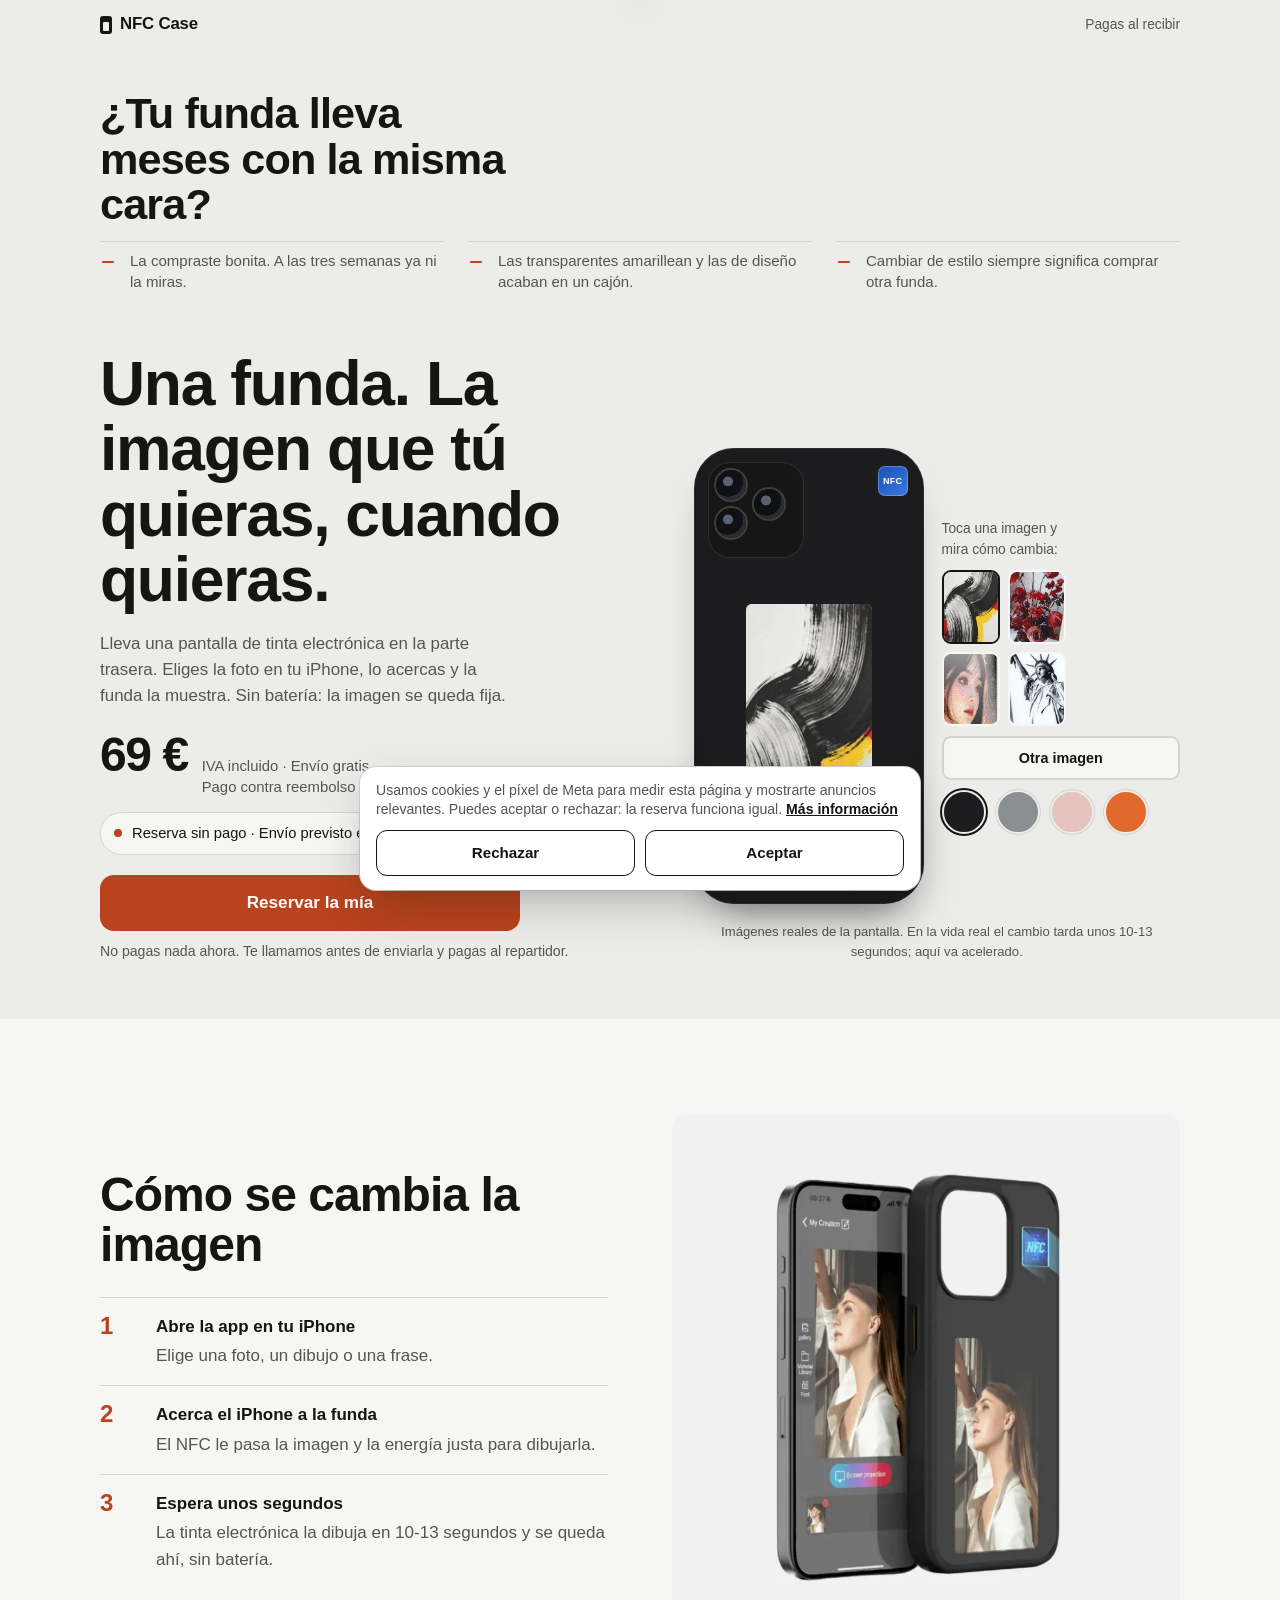
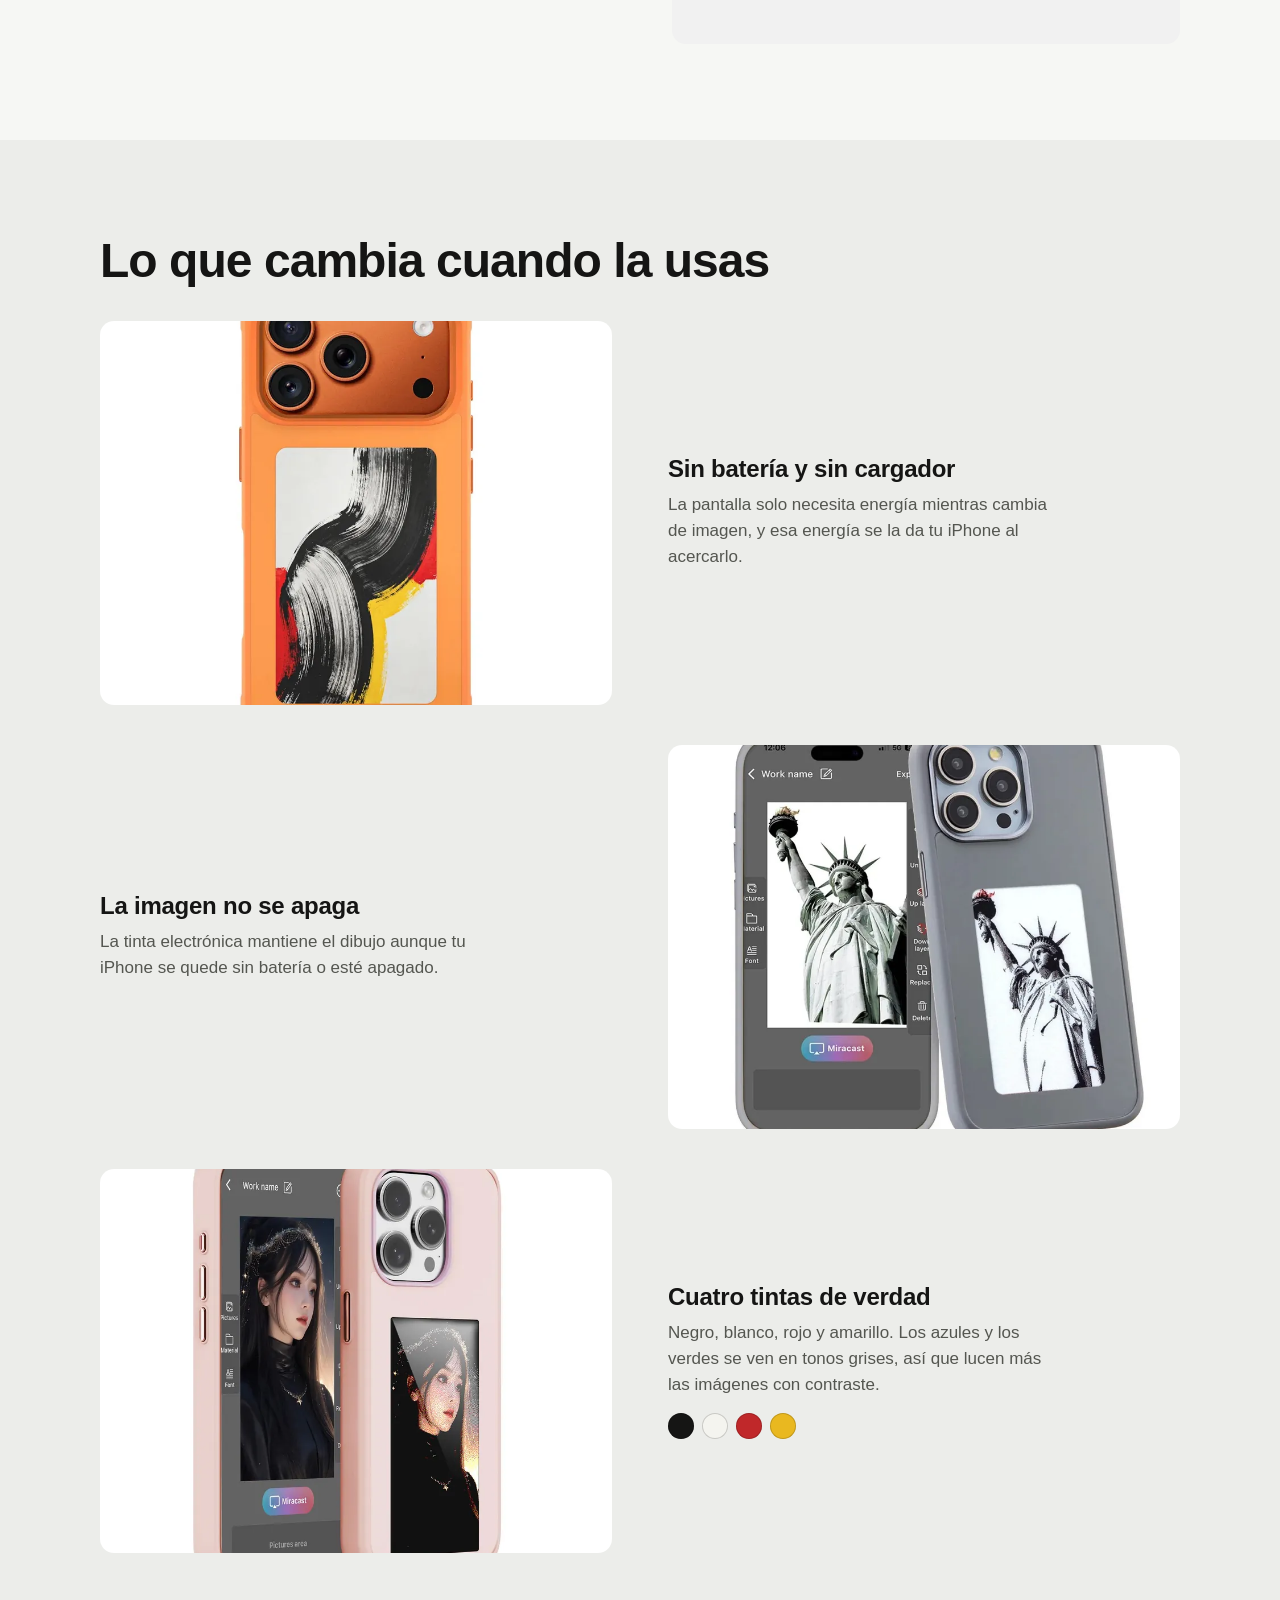
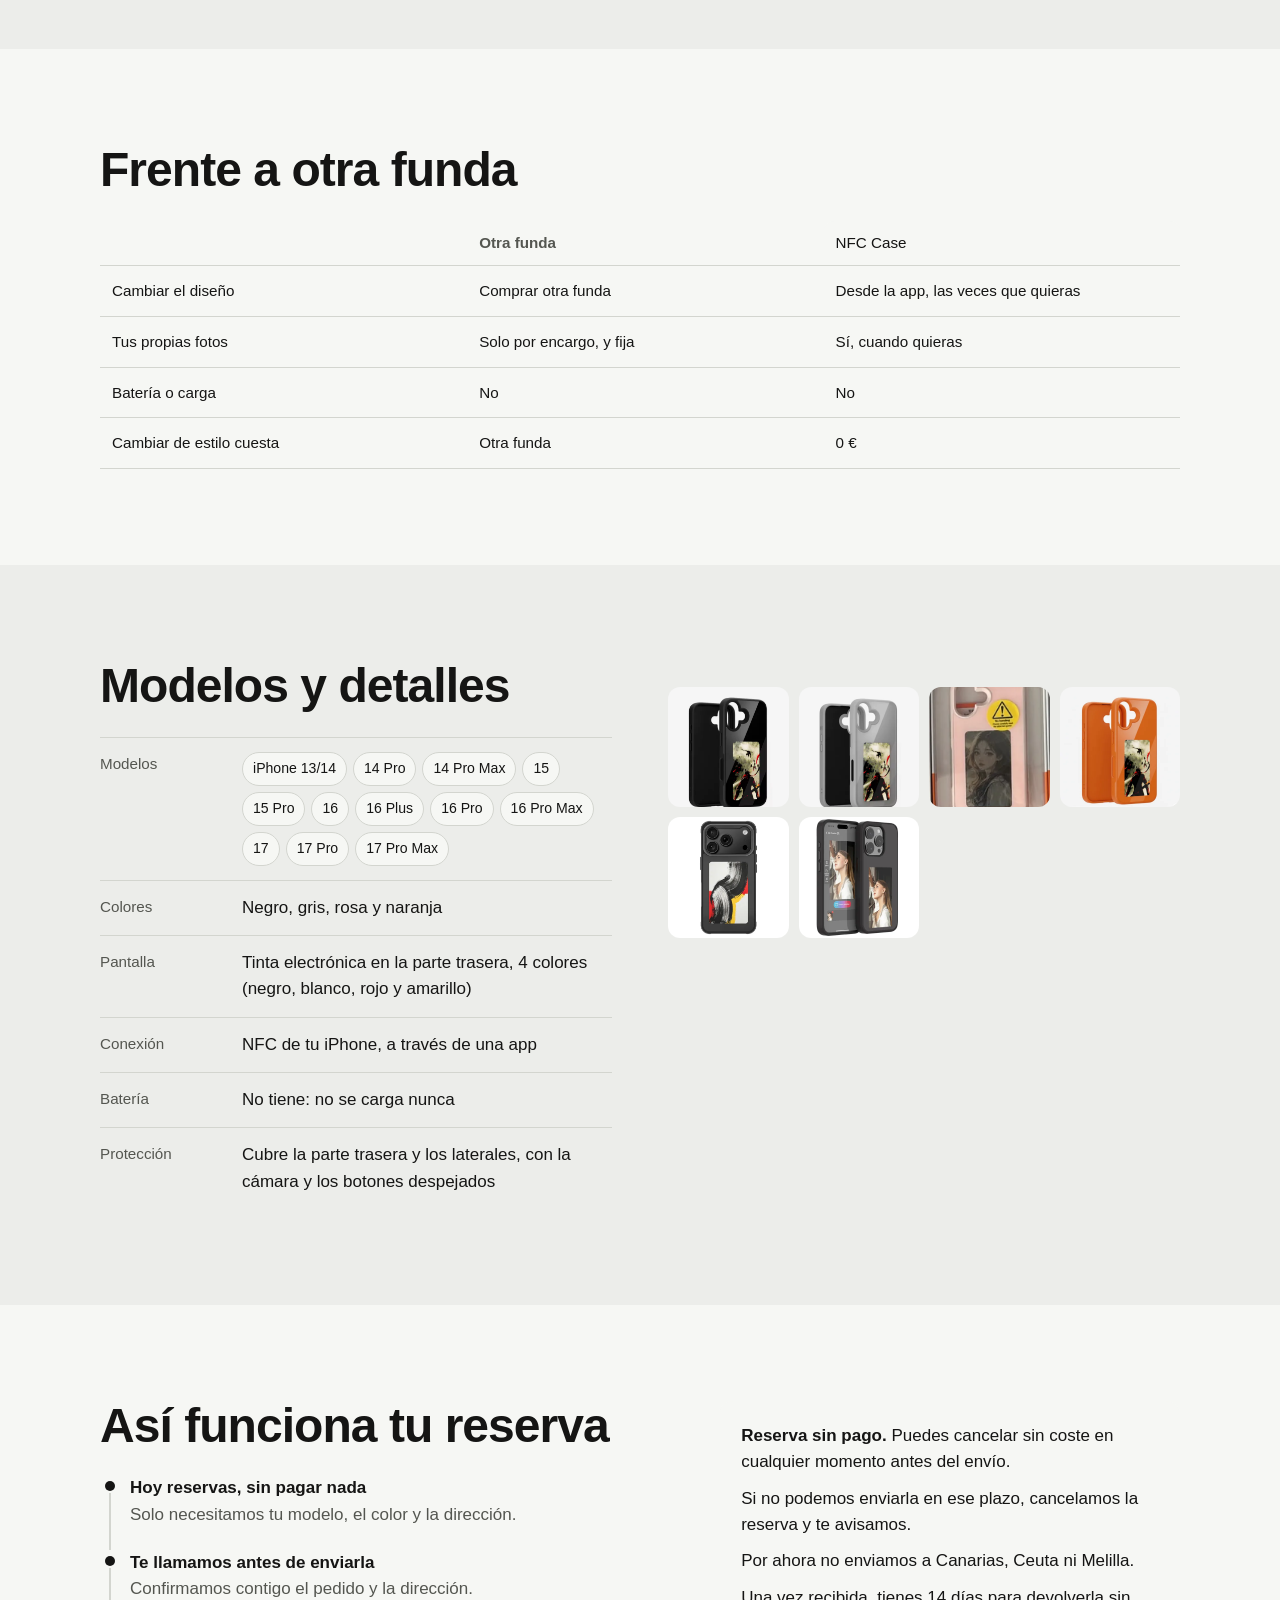
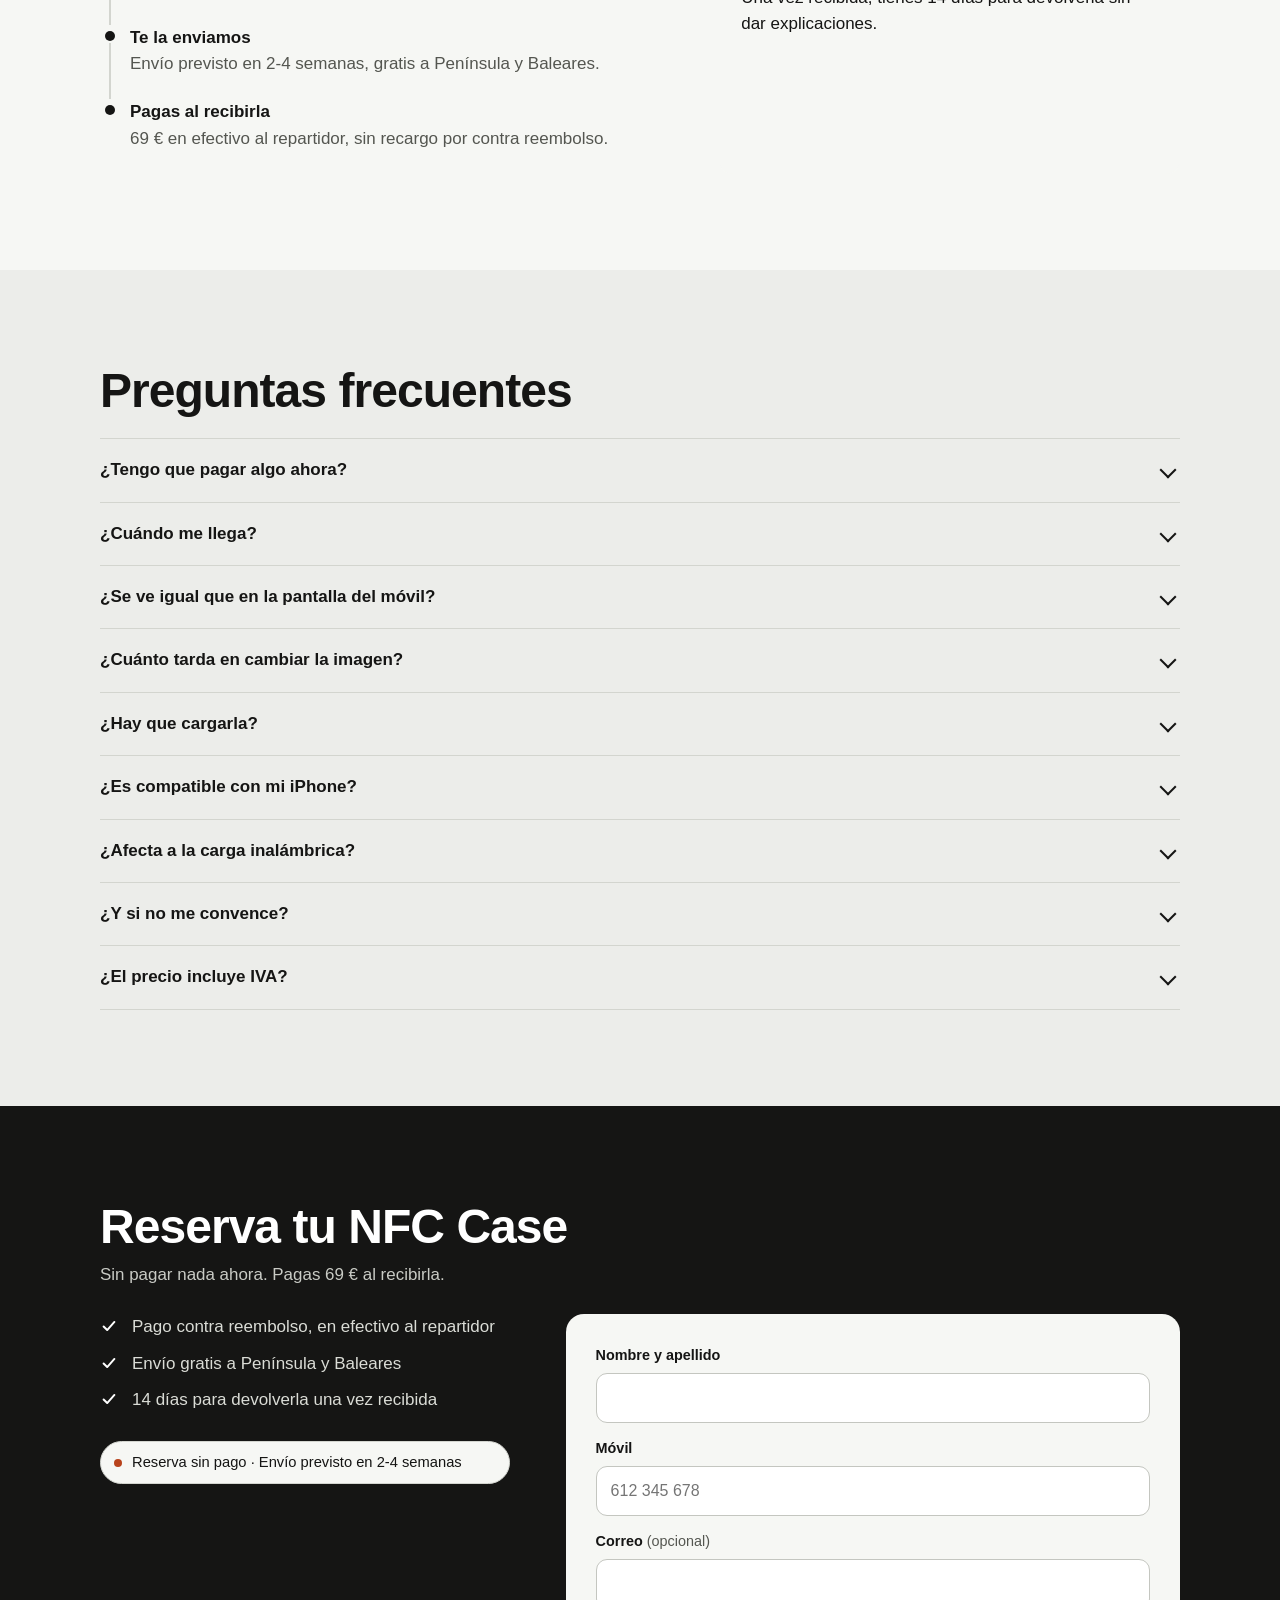
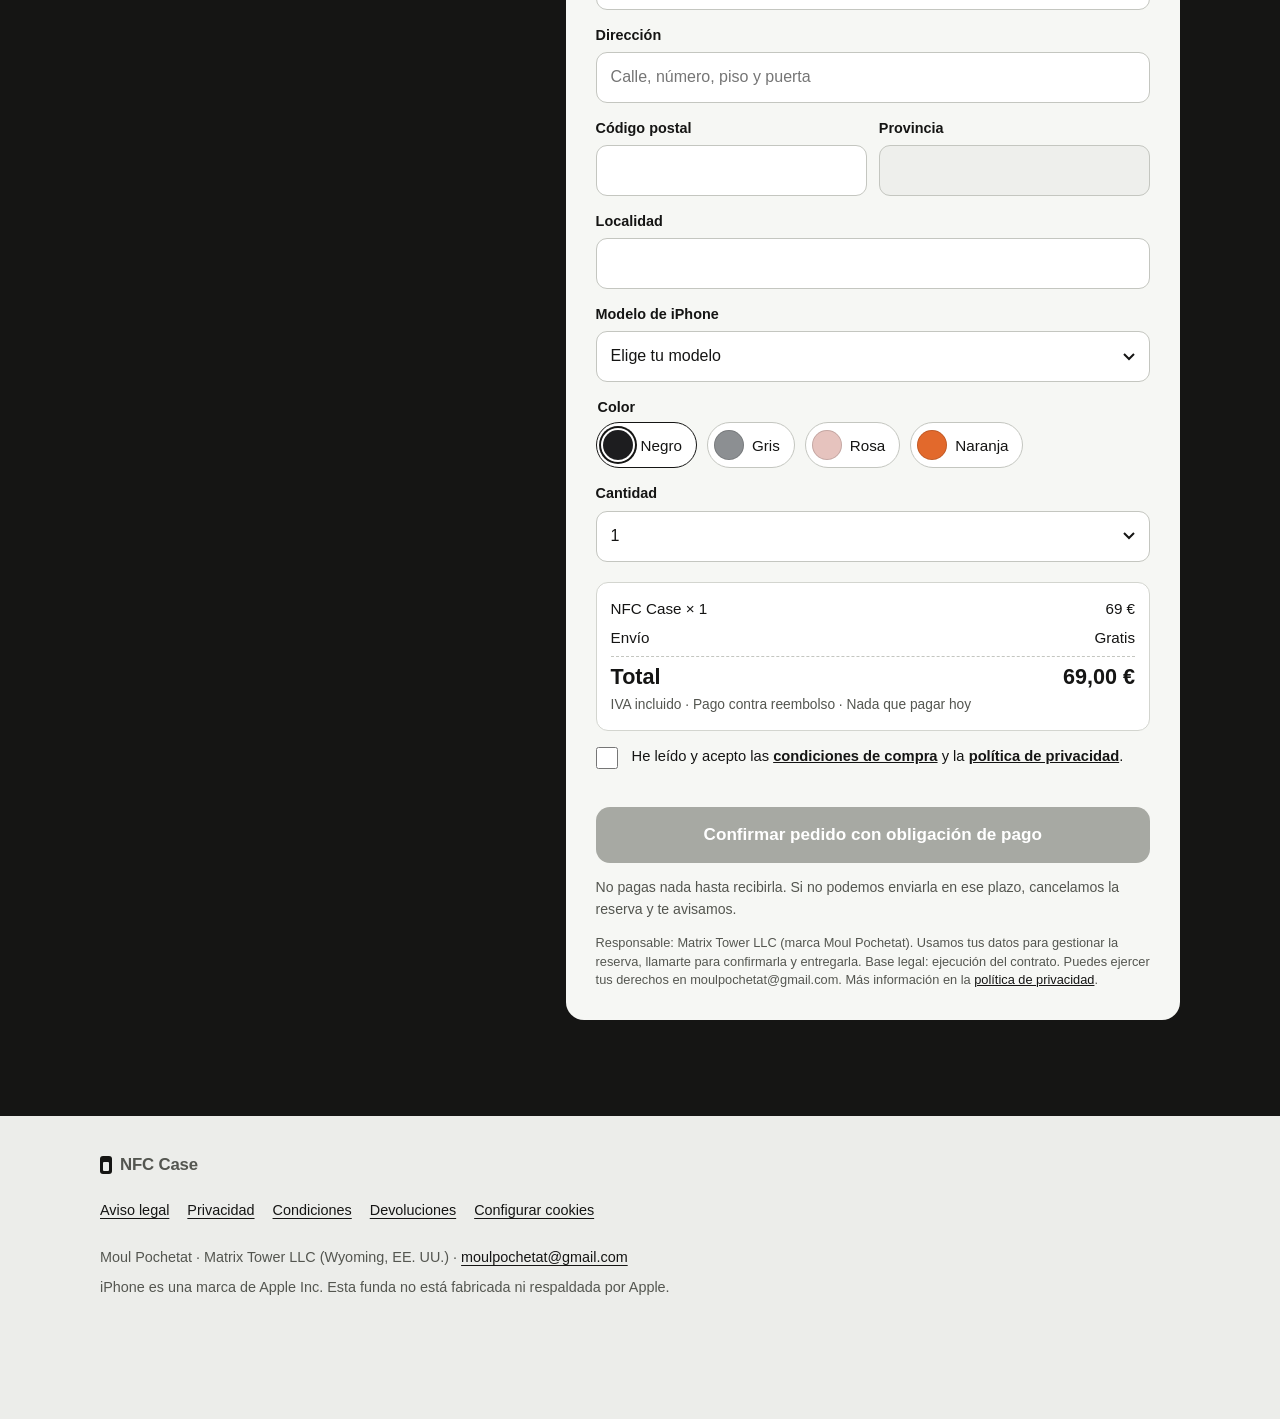
==== index.html @ f8959008 "deploy 2026-09-16T19:04Z from nfc-es@d1babb1" ====
<!doctype html>
<html lang="es">
<head>
<meta charset="utf-8">
<meta name="viewport" content="width=device-width,initial-scale=1,viewport-fit=cover">
<script>
window.ES_CFG={FN:'https://strocqxfyfohwbdntmsu.supabase.co/functions/v1',PIXEL:'',STORE_PIXEL:'619283237929783',PRICE:69,CURRENCY:'EUR',CAPI_VALUE:9.70,DELIVERY_NOTE:'Reserva sin pago · Envío previsto en 2-4 semanas'};
(function(){try{var C=window.ES_CFG,S={},u={},cid;
window.__esBeacon=function(c,x){var p={click_id:cid,event_id:window.__esEid,url:S.landing_url||location.href,ref:document.referrer||'',fbclid:S.fbclid||'',ad_id:u.utm_content||'',adset_id:u.utm_term||'',utm:u,consent:!!c},b,U=C.FN+'/nfc-es-pageview';if(window.__esTestKey)p.test=true;if(x)for(var k in x)p[k]=x[k];b=JSON.stringify(p);if(!(navigator.sendBeacon&&navigator.sendBeacon(U,b)))fetch(U,{method:'POST',body:b,keepalive:true,headers:{'Content-Type':'text/plain'}}).catch(function(){})};
var q=new URLSearchParams(location.search);
/* clé de test : lue puis retirée de l'URL (jamais en base ni chez Meta) */
if(q.get('nfc_test')){window.__esTestKey=q.get('nfc_test');q.delete('nfc_test');try{history.replaceState(null,'',location.pathname+(q.toString()?'?'+q.toString():'')+location.hash)}catch(e){}}
/* attribution : en mémoire + beacon ; sessionStorage seulement après « Aceptar » (LSSI 22.2) */
var ok=false;try{ok=(JSON.parse(localStorage.getItem('nfcConsentV1')||'null')||{}).v==='accept'}catch(e){}
if(ok){try{S=JSON.parse(sessionStorage.getItem('nfcUtmV1')||'{}')||{}}catch(e){S={}}}
var fresh=false,t={};['utm_source','utm_medium','utm_campaign','utm_content','utm_term','utm_id'].forEach(function(k){if(q.get(k)){t[k]=q.get(k);fresh=true}});
if(q.get('fbclid'))fresh=true;if(fresh)S={utm:t,fbclid:q.get('fbclid')||'',landing_url:location.href};u=S.utm||{};
window.__esPersistAttr=function(){try{if(S.landing_url||S.fbclid)sessionStorage.setItem('nfcUtmV1',JSON.stringify(S))}catch(e){}};if(ok)window.__esPersistAttr();
var a=new Uint8Array(8),r='';(window.crypto&&crypto.getRandomValues)?crypto.getRandomValues(a):a.forEach(function(_,i){a[i]=Math.random()*256});a.forEach(function(x){r+=('0'+x.toString(36)).slice(-2)});
cid='es_'+Date.now().toString(36)+r.replace(/[^a-z0-9]/g,'');window.__esClick=cid;window.__esEid='lpv_'+cid;window.__esAttr=S;
window.__esBeacon(false)}catch(e){}})();
</script>
<title>NFC Case · La funda con pantalla de tinta electrónica · Pagas al recibir</title>
<meta name="description" content="Funda para iPhone con pantalla de tinta electrónica: eliges la imagen en tu iPhone y la funda la muestra, sin batería. 69 € IVA incluido, envío gratis, pagas al recibir.">
<meta name="robots" content="noindex,nofollow">
<meta name="theme-color" content="#ECEDEA">
<link rel="icon" href="data:image/svg+xml,%3Csvg xmlns='http://www.w3.org/2000/svg' viewBox='0 0 32 32'%3E%3Crect x='7' y='2' width='18' height='28' rx='5' fill='%23151514'/%3E%3Crect x='11' y='12' width='10' height='14' rx='1.5' fill='%23ECEDEA'/%3E%3Crect x='19' y='5' width='4' height='4' rx='1' fill='%23B8431C'/%3E%3C/svg%3E">
<!--
  LP NFC Case · Espagne · COD « Reserva sin pago »
  VARIANCE 6 / MOTION 5 / DENSITY 5
  SIGNATURE: live DOM e-ink case — la coque est construite en HTML/CSS ; au tap sur une image (ou toutes les 4,5 s à l'écran),
             l'iPhone s'approche, la tinta electrónica fait son rafraîchissement noir/blanc et affiche l'écran RÉEL découpé des photos produit.
  Contrat DOM : docs/DOM_CONTRACT.md · Serveur : nfc-es-order / nfc-es-pageview (projet strocqxfyfohwbdntmsu)
-->

<link rel="preload" href="assets/fonts/bricolage-grotesque.woff2" as="font" type="font/woff2" crossorigin>
<link rel="preload" href="assets/fonts/geist.woff2" as="font" type="font/woff2" crossorigin>
<link rel="preload" as="image" href="assets/img/eink-trazo.webp" fetchpriority="high">
<style>
@font-face{font-family:'Bricolage Grotesque';src:url(assets/fonts/bricolage-grotesque.woff2) format('woff2');font-weight:200 800;font-display:swap}
@font-face{font-family:'Geist';src:url(assets/fonts/geist.woff2) format('woff2');font-weight:100 900;font-display:swap}
:root{
  --paper:#ECEDEA; --surface:#F6F7F4; --ink:#151514; --ink-2:#545650; --muted:#6B6D67; --line:#D3D5CF;
  --accent:#B8431C; --accent-ink:#A33A16; --ok:#2F6B45; --err:#9B2C22; --err-soft:#F6E4E1;
  --case-negro:#1D1D1F; --case-gris:#8C8F92; --case-rosa:#E6C3BE; --case-naranja:#E2692C;
  --case:var(--case-negro);
  --display:'Bricolage Grotesque', 'Geist', ui-sans-serif, sans-serif;
  --body:'Geist', ui-sans-serif, -apple-system, sans-serif;
  --r:14px; --ease:cubic-bezier(.25,1,.5,1);
  --wrap:min(1080px, 100% - 40px);
}
*{box-sizing:border-box}
html{-webkit-text-size-adjust:100%;scroll-behavior:smooth}
@media (prefers-reduced-motion:reduce){html{scroll-behavior:auto}*{animation-duration:.01ms!important;transition-duration:.01ms!important}}
body{margin:0;background:var(--paper);color:var(--ink);font:400 17px/1.55 var(--body);-webkit-font-smoothing:antialiased;padding-bottom:env(safe-area-inset-bottom)}
img{display:block;max-width:100%;height:auto}
a{color:inherit}
button,input,select,textarea{font:inherit;color:inherit}
:focus-visible{outline:3px solid var(--accent);outline-offset:2px;border-radius:6px}
.wrap{width:var(--wrap);margin-inline:auto}
h1,h2,h3{font-family:var(--display);font-weight:600;letter-spacing:-.02em;line-height:1.05;margin:0}
h2{font-size:clamp(1.9rem,6.4vw,3rem)}
h3{font-size:1.22rem;letter-spacing:-.01em;line-height:1.2}
p{margin:0}
.lead{color:var(--ink-2);font-size:1.06rem}
.sec{padding:64px 0}
.hair{border:0;border-top:1px solid var(--line);margin:0}

/* ── Barre du haut */
.top{display:flex;justify-content:space-between;align-items:center;padding:14px 0 0}
.mark{font:600 1.05rem/1 var(--display);letter-spacing:-.01em;display:flex;align-items:center;gap:8px}
.mark i{width:12px;height:18px;border-radius:3px;background:var(--ink);position:relative;display:inline-block}
.mark i:after{content:"";position:absolute;inset:6px 3px 3px;background:var(--paper);border-radius:1px}
.top small{font-size:.86rem;color:var(--ink-2)}

/* ── PROBLEMA */
.problema{padding:22px 0 14px}
.problema h2{font-size:clamp(1.5rem,6.2vw,2.7rem);max-width:17ch}
.pains{list-style:none;padding:0;margin:14px 0 0;display:grid;gap:0}
.pains li{padding:8px 0;border-top:1px solid var(--line);color:var(--ink-2);font-size:.94rem;line-height:1.4;display:grid;grid-template-columns:22px 1fr;gap:8px}
.pains li:last-child{border-bottom:1px solid var(--line)}
.pains svg{width:16px;height:16px;margin-top:4px;color:var(--accent)}

/* ── HERO + DÉMO (signature) */
.hero{padding:20px 0 56px}
.hero-grid{display:grid;gap:18px;align-items:center;grid-template-columns:minmax(0,1fr);grid-template-areas:'head' 'demo' 'body'}
.hero-head{grid-area:head}.hero-body{grid-area:body}#esDemo{grid-area:demo}
.hero h1{font-size:clamp(1.9rem,7.8vw,3.9rem);max-width:15ch}
.hero .lead{max-width:44ch}
.price-row:first-child{margin-top:0}
.price-row{display:flex;align-items:baseline;gap:14px;flex-wrap:wrap;margin-top:22px}
.price{font:600 3rem/1 var(--display);letter-spacing:-.03em}
.price-meta{font-size:.93rem;color:var(--ink-2);line-height:1.4}
.note{margin-top:14px;display:inline-flex;align-items:center;gap:10px;padding:9px 13px;border-radius:999px;background:var(--surface);border:1px solid var(--line);font-size:.92rem;font-weight:500}
.note b{width:8px;height:8px;border-radius:50%;background:var(--accent);flex:none}
.cta{display:flex;align-items:center;justify-content:center;gap:10px;min-height:56px;padding:0 26px;border-radius:14px;border:0;background:var(--accent);color:#fff;font:600 1.07rem/1 var(--body);text-decoration:none;cursor:pointer;transition:background-color .18s var(--ease),transform .12s var(--ease)}
.cta:hover{background:var(--accent-ink)}
.cta:active{transform:translateY(1px)}
.cta[disabled]{background:#A7A9A3;cursor:not-allowed}
.hero .cta{margin-top:20px;width:100%;max-width:420px}
.micro{margin-top:10px;font-size:.88rem;color:var(--ink-2)}

.demo{position:relative;display:grid;grid-template-columns:auto 1fr;gap:18px;align-items:center;justify-content:center}
.stage{position:relative;width:196px;height:388px;margin-inline:auto}
.case{position:absolute;inset:0;border-radius:40px;background:var(--case);box-shadow:inset 0 0 0 1px rgba(255,255,255,.08),inset 0 -10px 24px rgba(0,0,0,.18),0 26px 40px -22px rgba(21,21,20,.55);transition:background-color .35s var(--ease)}
.cam{position:absolute;left:14px;top:14px;width:84px;height:84px;border-radius:22px;background:rgba(0,0,0,.26);box-shadow:inset 0 0 0 1px rgba(255,255,255,.1)}
.cam i{position:absolute;width:30px;height:30px;border-radius:50%;background:radial-gradient(circle at 40% 38%,#5a6170 0 18%,#101114 20% 58%,#2a2c31 60% 100%);box-shadow:0 0 0 2px rgba(255,255,255,.18)}
.cam i:nth-child(1){left:8px;top:8px}.cam i:nth-child(2){left:8px;top:46px}.cam i:nth-child(3){left:46px;top:27px}
.nfc{position:absolute;right:16px;top:18px;width:30px;height:30px;border-radius:7px;background:linear-gradient(135deg,#1c4fb8,#3a7be0);color:#fff;font:700 9px/30px var(--body);text-align:center;letter-spacing:.02em;box-shadow:inset 0 0 0 1px rgba(255,255,255,.25)}
.screen{position:absolute;left:44px;right:44px;top:132px;bottom:34px;border-radius:6px;overflow:hidden;background:#dcdcd6;box-shadow:inset 0 0 0 3px rgba(0,0,0,.35)}
.screen img{width:100%;height:100%;object-fit:cover}
.flash{position:absolute;inset:0;opacity:0;pointer-events:none}
.flash.k{background:#151514}.flash.w{background:#ecece6}
.stage.refresh .flash.k{animation:ink-k .9s var(--ease) both}
.stage.refresh .flash.w{animation:ink-w .9s var(--ease) both}
@keyframes ink-k{0%{opacity:0}18%{opacity:1}34%{opacity:0}52%{opacity:.85}64%{opacity:0}100%{opacity:0}}
@keyframes ink-w{0%{opacity:0}34%{opacity:1}50%{opacity:0}64%{opacity:.9}82%{opacity:0}100%{opacity:0}}
.phone{position:absolute;left:50%;top:-40px;width:170px;height:92px;margin-left:-85px;border-radius:26px 26px 0 0;border:3px solid var(--ink);border-bottom:0;background:linear-gradient(var(--paper),rgba(236,237,234,.0));transform:translateY(-70px);opacity:0;transition:transform .45s var(--ease),opacity .3s var(--ease);pointer-events:none}
.phone:before{content:"";position:absolute;left:50%;top:10px;width:52px;height:12px;margin-left:-26px;border-radius:8px;background:var(--ink)}
.stage.near .phone{transform:translateY(22px);opacity:1}
.bar{position:absolute;left:44px;right:44px;bottom:16px;height:4px;border-radius:4px;background:rgba(255,255,255,.18);overflow:hidden}
.bar i{position:absolute;inset:0;background:#fff;transform:scaleX(0);transform-origin:left}
.stage.near .bar i{transition:transform .8s linear;transform:scaleX(1)}
.picker{display:grid;gap:10px;align-content:center}
.picker p{font-size:.86rem;color:var(--ink-2);max-width:18ch}
.thumbs{display:grid;grid-template-columns:repeat(2,58px);gap:8px}
.thumb{width:58px;height:74px;padding:0;border-radius:9px;border:2px solid transparent;background:var(--surface);overflow:hidden;cursor:pointer;transition:border-color .18s var(--ease)}
.thumb img{width:100%;height:100%;object-fit:cover}
.thumb[aria-pressed="true"]{border-color:var(--ink)}
.demo-note{grid-column:1/-1;text-align:center;font-size:.82rem;color:var(--ink-2)}
.swatches{display:flex;gap:10px;flex-wrap:wrap}
.sw{width:44px;height:44px;border-radius:50%;border:2px solid var(--paper);box-shadow:0 0 0 1px var(--line);cursor:pointer;padding:0;transition:box-shadow .18s var(--ease)}
.sw[aria-pressed="true"]{box-shadow:0 0 0 2px var(--ink)}
.sw-negro{background:var(--case-negro)}.sw-gris{background:var(--case-gris)}.sw-rosa{background:var(--case-rosa)}.sw-naranja{background:var(--case-naranja)}

@media (max-width:374px){
  .demo{gap:12px}
  .stage{width:150px;height:298px}
  .case{border-radius:32px}
  .cam{width:64px;height:64px;left:11px;top:11px;border-radius:17px}
  .cam i{width:23px;height:23px}
  .cam i:nth-child(1){left:6px;top:6px}.cam i:nth-child(2){left:6px;top:35px}.cam i:nth-child(3){left:35px;top:20px}
  .nfc{width:24px;height:24px;font-size:7px;line-height:24px;right:12px;top:14px}
  .screen{left:34px;right:34px;top:100px;bottom:26px}
  .bar{left:34px;right:34px;bottom:12px}
  .phone{width:130px;margin-left:-65px}
  .thumbs{grid-template-columns:repeat(2,50px)}
  .thumb{width:50px;height:64px}
  .picker p{font-size:.8rem}
}
/* ── CÓMO FUNCIONA */
.como{background:var(--surface)}
.como-grid{display:grid;gap:34px;align-items:center}
.steps{list-style:none;margin:26px 0 0;padding:0;counter-reset:s}
.steps li{counter-increment:s;display:grid;grid-template-columns:44px 1fr;gap:12px;padding:16px 0;border-top:1px solid var(--line)}
.steps li:before{content:counter(s);font:600 1.5rem/1 var(--display);color:var(--accent)}
.steps b{display:block;font-weight:600;margin-bottom:3px}
.steps span{color:var(--ink-2)}
.como figure{margin:0;border-radius:var(--r);overflow:hidden;background:#fff}

/* ── BENEFICIOS (zig-zag) */
.ben{display:grid;gap:40px;margin-top:34px}
.ben article{display:grid;gap:18px;align-items:center}
.ben figure{margin:0;border-radius:var(--r);overflow:hidden;background:#fff;aspect-ratio:1/1}
.ben figure img{width:100%;height:100%;object-fit:cover}
.ben h3{font-size:1.5rem}
.ben p{color:var(--ink-2);margin-top:8px;max-width:42ch}
.inks{display:flex;gap:8px;margin-top:14px}
.inks i{width:26px;height:26px;border-radius:50%;box-shadow:inset 0 0 0 1px rgba(0,0,0,.18)}

/* ── COMPARATIVA */
.cmp{margin-top:26px}
table{border-collapse:collapse;width:100%;font-size:.95rem;table-layout:fixed}
col.c1{width:34%}
th,td{text-align:left;padding:13px 12px;border-bottom:1px solid var(--line);vertical-align:top}
thead th{font:600 .95rem/1.2 var(--display);color:var(--ink-2)}
thead th:last-child,tbody td:last-child{background:var(--surface);color:var(--ink);font-weight:500}
thead th:last-child{color:var(--ink);border-radius:10px 10px 0 0}
tbody th{font-weight:500}

/* ── SPECS */
.specs dl{display:grid;grid-template-columns:1fr;margin:26px 0 0}
.specs dl > div{display:grid;grid-template-columns:1fr;gap:6px;padding:14px 0;border-top:1px solid var(--line)}
@media (min-width:600px){.specs dl > div{grid-template-columns:130px 1fr;gap:12px}}
.specs dt{color:var(--ink-2);font-size:.95rem}
.specs dd{margin:0}
.chips{display:flex;flex-wrap:wrap;gap:6px}
.chips span{padding:5px 10px;border-radius:999px;background:var(--surface);border:1px solid var(--line);font-size:.88rem}
.gal{display:grid;grid-template-columns:repeat(2,1fr);gap:10px;margin-top:26px}
.gal figure{margin:0;border-radius:12px;overflow:hidden;background:#fff;aspect-ratio:1/1}
.gal img{width:100%;height:100%;object-fit:cover}
.gal figcaption{position:absolute;left:-9999px}

/* ── ENVÍO */
.envio-grid{display:grid;gap:30px}
.timeline{list-style:none;margin:24px 0 0;padding:0}
.timeline li{position:relative;padding:0 0 22px 30px}
.timeline li:before{content:"";position:absolute;left:5px;top:6px;width:10px;height:10px;border-radius:50%;background:var(--ink)}
.timeline li:after{content:"";position:absolute;left:9px;top:18px;bottom:0;width:2px;background:var(--line)}
.timeline li:last-child:after{display:none}
.timeline b{display:block;font-weight:600}
.timeline span{color:var(--ink-2)}
.box{background:var(--surface);border-radius:var(--r);padding:22px}
.box p+p{margin-top:10px}
.box .warn{color:var(--ink);font-weight:500}

/* ── FAQ */
.faq{margin-top:22px}
.faq details{border-top:1px solid var(--line)}
.faq details:last-child{border-bottom:1px solid var(--line)}
.faq summary{list-style:none;cursor:pointer;padding:18px 34px 18px 0;font-weight:600;position:relative;min-height:44px}
.faq summary::-webkit-details-marker{display:none}
.faq summary:after{content:"";position:absolute;right:6px;top:25px;width:10px;height:10px;border-right:2px solid var(--ink);border-bottom:2px solid var(--ink);transform:rotate(45deg);transition:transform .2s var(--ease)}
.faq details[open] summary:after{transform:rotate(225deg);top:29px}
.faq details p{padding:0 0 18px;color:var(--ink-2);max-width:62ch}

/* ── PEDIDO */
.pedido{background:var(--ink);color:#F3F4F1}
.pedido h2{color:#fff}
.pedido .lead{color:#C9CBC5}
.form-wrap{display:grid;gap:26px;margin-top:26px}
form{background:var(--surface);color:var(--ink);border-radius:18px;padding:22px 18px}
.row{display:grid;gap:14px}
.f{display:grid;gap:6px}
.f label,.f legend{font-size:.9rem;font-weight:600}
.f .opt{font-weight:400;color:var(--ink-2)}
.in{width:100%;min-height:50px;padding:12px 14px;border-radius:11px;border:1.5px solid #C4C6C0;background:#fff;font-size:16px;transition:border-color .15s var(--ease)}
.in:focus{border-color:var(--ink);outline:none;box-shadow:0 0 0 3px rgba(21,21,20,.12)}
.in[aria-invalid="true"]{border-color:var(--err);background:#fff}
.in[readonly]{background:#EEEFEC;color:var(--ink-2)}
select.in{appearance:none;background-image:url("data:image/svg+xml,%3Csvg xmlns='http://www.w3.org/2000/svg' width='12' height='8'%3E%3Cpath d='M1 1l5 5 5-5' stroke='%23151514' stroke-width='2' fill='none'/%3E%3C/svg%3E");background-repeat:no-repeat;background-position:right 14px center;padding-right:38px}
.es-err{min-height:0;font-size:.86rem;color:var(--err);font-weight:500}
.es-err:empty{display:none}
fieldset{border:0;margin:0;padding:0}
.colors{display:flex;gap:10px;flex-wrap:wrap;margin-top:4px}
.colors label{position:relative;display:flex;align-items:center;gap:8px;min-height:46px;padding:6px 14px 6px 6px;border-radius:999px;border:1.5px solid #C4C6C0;background:#fff;cursor:pointer;font-weight:500;font-size:.95rem}
.colors input{position:absolute;opacity:0;width:1px;height:1px}
.colors i{width:30px;height:30px;border-radius:50%;box-shadow:inset 0 0 0 1px rgba(0,0,0,.15)}
.colors input:checked+i{box-shadow:0 0 0 2px #fff,0 0 0 4px var(--ink)}
.colors label:has(input:checked){border-color:var(--ink)}
.colors input:focus-visible+i{outline:3px solid var(--accent);outline-offset:3px}
.two{display:grid;grid-template-columns:1fr 1fr;gap:12px}
.sum{margin-top:6px;padding:14px;border-radius:12px;background:#fff;border:1px solid var(--line);display:grid;gap:6px;font-size:.95rem}
.sum div{display:flex;justify-content:space-between;gap:10px}
.sum .tot{font:600 1.35rem/1.1 var(--display);padding-top:8px;border-top:1px dashed #C4C6C0}
.sum small{color:var(--ink-2);font-size:.86rem}
.terms{display:grid;grid-template-columns:26px 1fr;gap:10px;align-items:start;font-size:.92rem;cursor:pointer;min-height:44px}
.terms input{width:22px;height:22px;margin:2px 0 0;accent-color:var(--ink)}
.terms a{font-weight:600}
.privacy{font-size:.8rem;color:var(--ink-2);line-height:1.45}
.privacy a{color:var(--ink)}
form .cta{width:100%;margin-top:4px}
.cancel-note{font-size:.88rem;color:var(--ink-2)}
.hp{position:absolute!important;left:-10000px;top:auto;width:1px;height:1px;overflow:hidden}
.aside-pedido{display:grid;gap:14px;align-content:start}
.aside-pedido ul{list-style:none;padding:0;margin:0;display:grid;gap:10px}
.aside-pedido li{display:grid;grid-template-columns:22px 1fr;gap:10px;color:#DADCD6}
.aside-pedido svg{width:18px;height:18px;margin-top:3px;color:#fff}

/* ── Pied */
footer{padding:40px 0 120px;font-size:.9rem;color:var(--ink-2)}
footer nav{display:flex;flex-wrap:wrap;gap:8px 18px;margin:14px 0}
footer a,footer button{color:var(--ink);text-underline-offset:3px}
footer button{background:none;border:0;padding:0;text-decoration:underline;cursor:pointer;font-size:.9rem;min-height:44px}
footer nav a{display:inline-flex;align-items:center;min-height:44px}

/* ── Barre collante */
#esSticky{position:fixed;left:0;right:0;bottom:0;z-index:40;padding:10px 16px calc(10px + env(safe-area-inset-bottom));background:rgba(236,237,234,.94);-webkit-backdrop-filter:saturate(1.4) blur(10px);backdrop-filter:saturate(1.4) blur(10px);border-top:1px solid var(--line);display:flex;align-items:center;gap:12px;transform:translateY(110%);transition:transform .3s var(--ease)}
#esSticky.on{transform:none}
#esSticky .p{font:600 1.35rem/1 var(--display)}
#esSticky small{display:block;font:400 .78rem/1.2 var(--body);color:var(--ink-2)}
#esSticky .cta{flex:1;min-height:50px;font-size:1rem}

/* ── Bandeau cookies */
#esConsent{position:fixed;left:10px;right:10px;bottom:calc(10px + env(safe-area-inset-bottom));z-index:60;max-width:560px;margin-inline:auto;background:#fff;border-radius:16px;box-shadow:0 18px 50px -12px rgba(21,21,20,.35),0 0 0 1px var(--line);padding:14px 16px;font-size:.88rem;line-height:1.4;display:none}
#esConsent.on{display:block}
#esConsent p{color:var(--ink-2)}
#esConsent a{color:var(--ink);font-weight:600}
#esConsent .btns{display:grid;grid-template-columns:1fr 1fr;gap:10px;margin-top:10px}
#esConsent button{min-height:46px;border-radius:11px;border:1.5px solid var(--ink);background:#fff;color:var(--ink);font-weight:600;font-size:.95rem;cursor:pointer}

/* ── Toast + modal */
#esToast{position:fixed;left:50%;top:14px;z-index:80;transform:translate(-50%,-160%);max-width:calc(100% - 28px);width:max-content;padding:12px 16px;border-radius:12px;background:var(--err);color:#fff;font-weight:500;font-size:.95rem;box-shadow:0 10px 30px -10px rgba(0,0,0,.4);transition:transform .3s var(--ease)}
#esToast.on{transform:translate(-50%,0)}
#esModal{border:0;padding:0;border-radius:20px;width:min(440px,calc(100% - 28px));max-height:calc(100dvh - 40px);color:var(--ink);background:var(--surface)}
#esModal::backdrop{background:rgba(21,21,20,.55)}
#esModal .in-modal{padding:26px 22px 22px;display:grid;gap:14px}
#esModal .check{width:54px;height:54px;border-radius:50%;background:var(--ok);display:grid;place-items:center}
#esModal .check svg{width:28px;height:28px;color:#fff}
#esModal h3{font-size:1.6rem}
#esModal .ref{font:600 1.05rem/1 var(--body);letter-spacing:.02em;background:#fff;border:1px dashed #BFC1BB;border-radius:10px;padding:11px 12px;display:flex;justify-content:space-between}
#esModal ol{margin:0;padding-left:20px;color:var(--ink-2);display:grid;gap:6px}
#esModal .cta{width:100%}

/* ── Desktop */
@media (min-width:900px){
  .sec{padding:96px 0}
  .problema{padding:56px 0 30px}
  .pains{grid-template-columns:repeat(3,1fr);gap:24px}
  .pains li,.pains li:last-child{border-bottom:0}
  .hero-grid{grid-template-columns:1.05fr .95fr;column-gap:56px;row-gap:18px;grid-template-areas:'head demo' 'body demo';align-items:end}
  .hero-body{align-self:start}
  .stage{width:230px;height:456px}
  .screen{top:156px;left:52px;right:52px;bottom:40px}
  .cam{width:96px;height:96px}
  .como-grid{grid-template-columns:1fr 1fr;gap:64px}
  .ben article{grid-template-columns:1fr 1fr;gap:56px}
  .ben article:nth-child(even) figure{order:2}
  .ben figure{aspect-ratio:4/3}
  .gal{grid-template-columns:repeat(4,1fr)}
  .specs .cols{display:grid;grid-template-columns:1fr 1fr;gap:56px;align-items:start}
  .envio-grid{grid-template-columns:1.1fr .9fr;gap:56px}
  .form-wrap{grid-template-columns:.8fr 1.2fr;gap:56px}
  form{padding:30px}
  #esSticky{display:none}
}
</style>
</head>
<body>

<div class="wrap top" role="banner">
  <span class="mark"><i aria-hidden="true"></i>NFC Case</span>
  <small>Pagas al recibir</small>
</div>

<section class="problema wrap" data-sec="problema" aria-labelledby="t-problema">
  <h2 id="t-problema">¿Tu funda lleva meses con la misma cara?</h2>
  <ul class="pains">
    <li><svg viewBox="0 0 16 16" aria-hidden="true"><path d="M3 8h10" stroke="currentColor" stroke-width="2" stroke-linecap="round"/></svg>La compraste bonita. A las tres semanas ya ni la miras.</li>
    <li><svg viewBox="0 0 16 16" aria-hidden="true"><path d="M3 8h10" stroke="currentColor" stroke-width="2" stroke-linecap="round"/></svg>Las transparentes amarillean y las de diseño acaban en un cajón.</li>
    <li><svg viewBox="0 0 16 16" aria-hidden="true"><path d="M3 8h10" stroke="currentColor" stroke-width="2" stroke-linecap="round"/></svg>Cambiar de estilo siempre significa comprar otra funda.</li>
  </ul>
</section>

<section class="hero wrap" data-sec="hero" id="hero" aria-labelledby="t-hero">
  <div class="hero-grid">
    <div class="hero-head">
      <h1 id="t-hero">Una funda. La imagen que tú quieras, cuando quieras.</h1>
    </div>
    <div class="hero-body">
      <p class="lead">Lleva una pantalla de tinta electrónica en la parte trasera. Eliges la foto en tu iPhone, lo acercas y la funda la muestra. Sin batería: la imagen se queda fija.</p>
      <div class="price-row">
        <span class="price" data-price>69 €</span>
        <span class="price-meta">IVA incluido · Envío gratis<br>Pago contra reembolso</span>
      </div>
      <div class="note" data-delivery-note><b aria-hidden="true"></b><span>Reserva sin pago · Envío previsto en 2-4 semanas</span></div>
      <a class="cta" href="#pedido" id="esHeroCta">Reservar la mía</a>
      <p class="micro">No pagas nada ahora. Te llamamos antes de enviarla y pagas al repartidor.</p>
    </div>

    <div class="demo" id="esDemo" aria-label="Demostración: cambia la imagen de la funda">
      <div class="stage" id="esStage">
        <div class="case" aria-hidden="true">
          <div class="cam"><i></i><i></i><i></i></div>
          <div class="nfc">NFC</div>
        </div>
        <div class="screen">
          <img data-demo-screen src="assets/img/eink-trazo.webp" width="330" height="600" alt="Pantalla de tinta electrónica mostrando un trazo de pincel negro, rojo y amarillo" fetchpriority="high">
          <div class="flash k"></div><div class="flash w"></div>
        </div>
        <div class="bar" aria-hidden="true"><i></i></div>
        <div class="phone" aria-hidden="true"></div>
      </div>
      <div class="picker">
        <p>Toca una imagen y mira cómo cambia:</p>
        <div class="thumbs" role="group" aria-label="Imágenes de ejemplo">
          <button type="button" class="thumb" data-img="trazo" aria-pressed="true" aria-label="Trazo de pincel"><img src="assets/img/eink-trazo.webp" width="330" height="600" alt="" loading="lazy"></button>
          <button type="button" class="thumb" data-img="flores" aria-pressed="false" aria-label="Flores"><img src="assets/img/eink-flores.webp" width="330" height="600" alt="" loading="lazy"></button>
          <button type="button" class="thumb" data-img="anime" aria-pressed="false" aria-label="Ilustración de una chica"><img src="assets/img/eink-anime.webp" width="330" height="600" alt="" loading="lazy"></button>
          <button type="button" class="thumb" data-img="libertad" aria-pressed="false" aria-label="Estatua de la Libertad"><img src="assets/img/eink-libertad.webp" width="330" height="600" alt="" loading="lazy"></button>
        </div>
        <button type="button" class="thumb" data-demo-next style="width:auto;height:44px;padding:0 14px;font-weight:600;font-size:.9rem;background:var(--surface);border-color:var(--line)">Otra imagen</button>
        <div class="swatches" role="group" aria-label="Color de la funda">
          <button type="button" class="sw sw-negro" data-case="negro" aria-pressed="true" aria-label="Negro"></button>
          <button type="button" class="sw sw-gris" data-case="gris" aria-pressed="false" aria-label="Gris"></button>
          <button type="button" class="sw sw-rosa" data-case="rosa" aria-pressed="false" aria-label="Rosa"></button>
          <button type="button" class="sw sw-naranja" data-case="naranja" aria-pressed="false" aria-label="Naranja"></button>
        </div>
      </div>
      <p class="demo-note">Imágenes reales de la pantalla. En la vida real el cambio tarda unos 10-13 segundos; aquí va acelerado.</p>
    </div>
  </div>
</section>

<section class="como sec" data-sec="como" aria-labelledby="t-como">
  <div class="wrap como-grid">
    <div>
      <h2 id="t-como">Cómo se cambia la imagen</h2>
      <ol class="steps">
        <li><div><b>Abre la app en tu iPhone</b><span>Elige una foto, un dibujo o una frase.</span></div></li>
        <li><div><b>Acerca el iPhone a la funda</b><span>El NFC le pasa la imagen y la energía justa para dibujarla.</span></div></li>
        <li><div><b>Espera unos segundos</b><span>La tinta electrónica la dibuja en 10-13 segundos y se queda ahí, sin batería.</span></div></li>
      </ol>
    </div>
    <figure>
      <img src="assets/img/negro-app-900.webp" srcset="assets/img/negro-app-480.webp 480w, assets/img/negro-app-900.webp 900w" sizes="(min-width:900px) 520px, 100vw" width="900" height="938" alt="iPhone con la app abierta junto a la funda NFC Case negra mostrando la misma foto" loading="lazy">
    </figure>
  </div>
</section>

<section class="sec wrap" data-sec="beneficios" aria-labelledby="t-ben">
  <h2 id="t-ben">Lo que cambia cuando la usas</h2>
  <div class="ben">
    <article>
      <figure><img src="assets/img/naranja-pro-900.webp" srcset="assets/img/naranja-pro-480.webp 480w, assets/img/naranja-pro-900.webp 900w" sizes="(min-width:900px) 500px, 100vw" width="900" height="900" alt="Funda NFC Case naranja con un trazo rojo y amarillo en la pantalla" loading="lazy"></figure>
      <div><h3>Sin batería y sin cargador</h3><p>La pantalla solo necesita energía mientras cambia de imagen, y esa energía se la da tu iPhone al acercarlo.</p></div>
    </article>
    <article>
      <figure><img src="assets/img/gris-app-900.webp" srcset="assets/img/gris-app-480.webp 480w, assets/img/gris-app-900.webp 900w" sizes="(min-width:900px) 500px, 100vw" width="900" height="900" alt="Funda gris con la Estatua de la Libertad en la pantalla y el iPhone con la app" loading="lazy"></figure>
      <div><h3>La imagen no se apaga</h3><p>La tinta electrónica mantiene el dibujo aunque tu iPhone se quede sin batería o esté apagado.</p></div>
    </article>
    <article>
      <figure><img src="assets/img/rosa-app-900.webp" srcset="assets/img/rosa-app-480.webp 480w, assets/img/rosa-app-900.webp 900w" sizes="(min-width:900px) 500px, 100vw" width="900" height="900" alt="Funda rosa con un retrato en la pantalla junto al iPhone" loading="lazy"></figure>
      <div>
        <h3>Cuatro tintas de verdad</h3>
        <p>Negro, blanco, rojo y amarillo. Los azules y los verdes se ven en tonos grises, así que lucen más las imágenes con contraste.</p>
        <div class="inks" aria-label="Colores de la tinta"><i style="background:#151514"></i><i style="background:#F4F4EF"></i><i style="background:#C0282A"></i><i style="background:#E9B820"></i></div>
      </div>
    </article>
  </div>
</section>

<section class="sec" data-sec="comparativa" aria-labelledby="t-cmp" style="background:var(--surface)">
  <div class="wrap">
    <h2 id="t-cmp">Frente a otra funda</h2>
    <div class="cmp" role="region" aria-label="Tabla comparativa">
      <table>
        <colgroup><col class="c1"><col><col></colgroup>
        <thead><tr><th scope="col"><span class="hp">Criterio</span></th><th scope="col">Otra funda</th><th scope="col">NFC Case</th></tr></thead>
        <tbody>
          <tr><th scope="row">Cambiar el diseño</th><td>Comprar otra funda</td><td>Desde la app, las veces que quieras</td></tr>
          <tr><th scope="row">Tus propias fotos</th><td>Solo por encargo, y fija</td><td>Sí, cuando quieras</td></tr>
          <tr><th scope="row">Batería o carga</th><td>No</td><td>No</td></tr>
          <tr><th scope="row">Cambiar de estilo cuesta</th><td>Otra funda</td><td>0 €</td></tr>
        </tbody>
      </table>
    </div>
  </div>
</section>

<section class="sec wrap specs" data-sec="specs" aria-labelledby="t-specs">
  <div class="cols">
    <div>
      <h2 id="t-specs">Modelos y detalles</h2>
      <dl>
        <div><dt>Modelos</dt><dd><div class="chips"><span>iPhone 13/14</span><span>14 Pro</span><span>14 Pro Max</span><span>15</span><span>15 Pro</span><span>16</span><span>16 Plus</span><span>16 Pro</span><span>16 Pro Max</span><span>17</span><span>17 Pro</span><span>17 Pro Max</span></div></dd></div>
        <div><dt>Colores</dt><dd>Negro, gris, rosa y naranja</dd></div>
        <div><dt>Pantalla</dt><dd>Tinta electrónica en la parte trasera, 4 colores (negro, blanco, rojo y amarillo)</dd></div>
        <div><dt>Conexión</dt><dd>NFC de tu iPhone, a través de una app</dd></div>
        <div><dt>Batería</dt><dd>No tiene: no se carga nunca</dd></div>
        <div><dt>Protección</dt><dd>Cubre la parte trasera y los laterales, con la cámara y los botones despejados</dd></div>
      </dl>
    </div>
    <div class="gal">
      <figure><img src="assets/img/negro-480.webp" width="480" height="480" alt="Funda NFC Case negra" loading="lazy"></figure>
      <figure><img src="assets/img/gris-480.webp" width="480" height="480" alt="Funda NFC Case gris" loading="lazy"></figure>
      <figure><img src="assets/img/rosa-caja-480.webp" width="480" height="480" alt="Funda NFC Case rosa en su embalaje" loading="lazy"></figure>
      <figure><img src="assets/img/naranja-480.webp" width="480" height="480" alt="Funda NFC Case naranja" loading="lazy"></figure>
      <figure><img src="assets/img/negro-pro-480.webp" width="480" height="480" alt="Funda NFC Case negra para modelos Pro" loading="lazy"></figure>
      <figure><img src="assets/img/negro-app2-480.webp" width="480" height="480" alt="Funda negra y app con la misma imagen" loading="lazy"></figure>
    </div>
  </div>
</section>

<section class="sec" data-sec="envio" aria-labelledby="t-envio" style="background:var(--surface)">
  <div class="wrap envio-grid">
    <div>
      <h2 id="t-envio">Así funciona tu reserva</h2>
      <ol class="timeline">
        <li><b>Hoy reservas, sin pagar nada</b><span>Solo necesitamos tu modelo, el color y la dirección.</span></li>
        <li><b>Te llamamos antes de enviarla</b><span>Confirmamos contigo el pedido y la dirección.</span></li>
        <li><b>Te la enviamos</b><span>Envío previsto en 2-4 semanas, gratis a Península y Baleares.</span></li>
        <li><b>Pagas al recibirla</b><span>69 € en efectivo al repartidor, sin recargo por contra reembolso.</span></li>
      </ol>
    </div>
    <div class="box">
      <p><b>Reserva sin pago.</b> Puedes cancelar sin coste en cualquier momento antes del envío.</p>
      <p class="warn">Si no podemos enviarla en ese plazo, cancelamos la reserva y te avisamos.</p>
      <p>Por ahora no enviamos a Canarias, Ceuta ni Melilla.</p>
      <p>Una vez recibida, tienes 14 días para devolverla sin dar explicaciones.</p>
    </div>
  </div>
</section>

<section class="sec wrap" data-sec="faq" aria-labelledby="t-faq">
  <h2 id="t-faq">Preguntas frecuentes</h2>
  <div class="faq">
    <details><summary>¿Tengo que pagar algo ahora?</summary><p>No. Reservas sin pagar. Pagas 69 € en efectivo al repartidor cuando recibes la funda.</p></details>
    <details><summary>¿Cuándo me llega?</summary><p>El envío está previsto en 2-4 semanas. Te llamamos antes de enviarla. Si no podemos enviarla en ese plazo, cancelamos la reserva y te avisamos.</p></details>
    <details><summary>¿Se ve igual que en la pantalla del móvil?</summary><p>No exactamente. Es tinta electrónica de 4 colores: negro, blanco, rojo y amarillo. De cerca se ven los puntos de tinta y los azules y verdes salen en grises. Las imágenes con contraste son las que mejor quedan.</p></details>
    <details><summary>¿Cuánto tarda en cambiar la imagen?</summary><p>Entre 10 y 13 segundos. Mantén el iPhone quieto sobre la funda hasta que termine.</p></details>
    <details><summary>¿Hay que cargarla?</summary><p>No. No tiene batería: la energía para cambiar la imagen la pone tu iPhone por NFC, y la imagen se queda fija sin consumir nada.</p></details>
    <details><summary>¿Es compatible con mi iPhone?</summary><p>Hay versión para iPhone 13/14, 14 Pro, 14 Pro Max, 15, 15 Pro, 16, 16 Plus, 16 Pro, 16 Pro Max, 17, 17 Pro y 17 Pro Max. Elige tu modelo en el formulario.</p></details>
    <details><summary>¿Afecta a la carga inalámbrica?</summary><p>La funda añade grosor, así que la carga inalámbrica puede ir más lenta. Si quieres cargar rápido, quítala.</p></details>
    <details><summary>¿Y si no me convence?</summary><p>Tienes 14 días desde que la recibes para devolverla sin dar explicaciones. Los gastos de devolución corren a tu cargo y te devolvemos el importe en un máximo de 14 días. Más detalles en <a href="legal/devoluciones.html">Devoluciones</a>.</p></details>
    <details><summary>¿El precio incluye IVA?</summary><p>Sí. 69 € con IVA incluido, envío gratis y sin recargo por pago contra reembolso.</p></details>
  </div>
</section>

<section class="sec pedido" data-sec="pedido" id="pedido" aria-labelledby="t-pedido">
  <div class="wrap">
    <h2 id="t-pedido">Reserva tu NFC Case</h2>
    <p class="lead" style="margin-top:10px">Sin pagar nada ahora. Pagas 69 € al recibirla.</p>
    <div class="form-wrap">
      <div class="aside-pedido">
        <ul>
          <li><svg viewBox="0 0 20 20" aria-hidden="true"><path d="M4 10.5l4 4 8-9" stroke="currentColor" stroke-width="2.2" fill="none" stroke-linecap="round" stroke-linejoin="round"/></svg>Pago contra reembolso, en efectivo al repartidor</li>
          <li><svg viewBox="0 0 20 20" aria-hidden="true"><path d="M4 10.5l4 4 8-9" stroke="currentColor" stroke-width="2.2" fill="none" stroke-linecap="round" stroke-linejoin="round"/></svg>Envío gratis a Península y Baleares</li>
          <li><svg viewBox="0 0 20 20" aria-hidden="true"><path d="M4 10.5l4 4 8-9" stroke="currentColor" stroke-width="2.2" fill="none" stroke-linecap="round" stroke-linejoin="round"/></svg>14 días para devolverla una vez recibida</li>
        </ul>
        <p class="note" data-delivery-note style="color:var(--ink)"><b aria-hidden="true"></b><span>Reserva sin pago · Envío previsto en 2-4 semanas</span></p>
      </div>

      <form id="esForm" novalidate autocomplete="on">
        <div class="row">
          <div class="f"><label for="esName">Nombre y apellido</label>
            <input class="in" id="esName" name="name" type="text" autocomplete="name" enterkeyhint="next" required maxlength="120">
            <div class="es-err" data-for="name" aria-live="polite"></div></div>

          <div class="f"><label for="esPhone">Móvil</label>
            <input class="in" id="esPhone" name="phone" type="tel" inputmode="tel" autocomplete="tel" placeholder="612 345 678" enterkeyhint="next" required>
            <div class="es-err" data-for="phone" aria-live="polite"></div></div>

          <div class="f"><label for="esEmail">Correo <span class="opt">(opcional)</span></label>
            <input class="in" id="esEmail" name="email" type="email" inputmode="email" autocomplete="email" enterkeyhint="next">
            <div class="es-err" data-for="email" aria-live="polite"></div></div>

          <div class="f"><label for="esAddr">Dirección</label>
            <input class="in" id="esAddr" name="address" type="text" autocomplete="street-address" placeholder="Calle, número, piso y puerta" enterkeyhint="next" required maxlength="250">
            <div class="es-err" data-for="address" aria-live="polite"></div></div>

          <div class="two">
            <div class="f"><label for="esCp">Código postal</label>
              <input class="in" id="esCp" name="cp" type="text" inputmode="numeric" autocomplete="postal-code" maxlength="5" pattern="[0-9]{5}" enterkeyhint="next" required></div>
            <div class="f"><label for="esProv">Provincia</label>
              <input class="in" id="esProv" name="provincia" type="text" readonly tabindex="-1" aria-describedby="esProvHelp"></div>
          </div>
          <div class="es-err" data-for="cp" aria-live="polite" style="margin-top:-8px"></div>
          <span id="esProvHelp" class="hp">Se rellena con el código postal</span>

          <div class="f"><label for="esCity">Localidad</label>
            <input class="in" id="esCity" name="city" type="text" autocomplete="address-level2" enterkeyhint="next" required maxlength="80">
            <div class="es-err" data-for="city" aria-live="polite"></div></div>

          <div class="f"><label for="esModel">Modelo de iPhone</label>
            <select class="in" id="esModel" name="model" required>
              <option value="">Elige tu modelo</option>
              <option value="13/14">iPhone 13 / 14</option>
              <option value="14 Pro">iPhone 14 Pro</option>
              <option value="14 Pro Max">iPhone 14 Pro Max</option>
              <option value="15">iPhone 15</option>
              <option value="15 Pro">iPhone 15 Pro</option>
              <option value="16">iPhone 16</option>
              <option value="16 Plus">iPhone 16 Plus</option>
              <option value="16 Pro">iPhone 16 Pro</option>
              <option value="16 Pro Max">iPhone 16 Pro Max</option>
              <option value="17">iPhone 17</option>
              <option value="17 Pro">iPhone 17 Pro</option>
              <option value="17 Pro Max">iPhone 17 Pro Max</option>
            </select>
            <div class="es-err" data-for="model" aria-live="polite"></div></div>

          <fieldset class="f"><legend>Color</legend>
            <div class="colors">
              <label><input type="radio" name="color" value="negro" checked><i style="background:var(--case-negro)"></i>Negro</label>
              <label><input type="radio" name="color" value="gris"><i style="background:var(--case-gris)"></i>Gris</label>
              <label><input type="radio" name="color" value="rosa"><i style="background:var(--case-rosa)"></i>Rosa</label>
              <label><input type="radio" name="color" value="naranja"><i style="background:var(--case-naranja)"></i>Naranja</label>
            </div>
            <div class="es-err" data-for="color" aria-live="polite"></div>
          </fieldset>

          <div class="f"><label for="esQty">Cantidad</label>
            <select class="in" id="esQty" name="quantity"><option value="1">1</option><option value="2">2</option><option value="3">3</option></select>
            <div class="es-err" data-for="quantity" aria-live="polite"></div></div>

          <div class="sum" aria-live="polite">
            <div><span>NFC Case × <span id="esQtyLbl">1</span></span><span data-price id="esLine">69 €</span></div>
            <div><span>Envío</span><span>Gratis</span></div>
            <div class="tot"><span>Total</span><span id="esTotal">69,00 €</span></div>
            <small>IVA incluido · Pago contra reembolso · Nada que pagar hoy</small>
          </div>

          <label class="terms"><input type="checkbox" id="esTerms" name="terms" required><span>He leído y acepto las <a href="legal/condiciones.html" target="_blank" rel="noopener">condiciones de compra</a> y la <a href="legal/privacidad.html" target="_blank" rel="noopener">política de privacidad</a>.</span></label>
          <div class="es-err" data-for="consent_terms" aria-live="polite"></div>

          <div class="hp" aria-hidden="true"><label for="esHp">No rellenar</label><input id="esHp" name="es_ref_9c41" type="text" tabindex="-1" autocomplete="off"></div>

          <button class="cta" id="esSubmit" type="submit" disabled>Confirmar pedido con obligación de pago</button>
          <p class="cancel-note">No pagas nada hasta recibirla. Si no podemos enviarla en ese plazo, cancelamos la reserva y te avisamos.</p>
          <p class="privacy">Responsable: Matrix Tower LLC (marca Moul Pochetat). Usamos tus datos para gestionar la reserva, llamarte para confirmarla y entregarla. Base legal: ejecución del contrato. Puedes ejercer tus derechos en moulpochetat@gmail.com. Más información en la <a href="legal/privacidad.html">política de privacidad</a>.</p>
        </div>
      </form>
    </div>
  </div>
</section>

<footer class="wrap" data-sec="legal">
  <span class="mark"><i aria-hidden="true"></i>NFC Case</span>
  <nav aria-label="Información legal">
    <a href="legal/aviso-legal.html">Aviso legal</a>
    <a href="legal/privacidad.html">Privacidad</a>
    <a href="legal/condiciones.html">Condiciones</a>
    <a href="legal/devoluciones.html">Devoluciones</a>
    <button type="button" id="esCookieSettings">Configurar cookies</button>
  </nav>
  <p>Moul Pochetat · Matrix Tower LLC (Wyoming, EE. UU.) · <a href="mailto:moulpochetat@gmail.com">moulpochetat@gmail.com</a></p>
  <p style="margin-top:8px">iPhone es una marca de Apple Inc. Esta funda no está fabricada ni respaldada por Apple.</p>
</footer>

<div id="esSticky" aria-hidden="true">
  <div><span class="p" data-price>69 €</span><small>Pagas al recibir</small></div>
  <a class="cta" href="#pedido" tabindex="-1">Reservar la mía</a>
</div>

<div id="esConsent" role="dialog" aria-live="polite" aria-label="Cookies">
  <p>Usamos cookies y el píxel de Meta para medir esta página y mostrarte anuncios relevantes. Puedes aceptar o rechazar: la reserva funciona igual. <a id="esConsentMore" href="legal/privacidad.html#cookies">Más información</a></p>
  <div class="btns">
    <button type="button" id="esConsentReject">Rechazar</button>
    <button type="button" id="esConsentAccept">Aceptar</button>
  </div>
</div>

<div id="esToast" role="alert" aria-live="assertive"></div>

<dialog id="esModal" aria-labelledby="esModalT">
  <div class="in-modal">
    <div class="check"><svg viewBox="0 0 24 24" aria-hidden="true"><path d="M5 12.5l4.5 4.5L19 7.5" stroke="currentColor" stroke-width="2.6" fill="none" stroke-linecap="round" stroke-linejoin="round"/></svg></div>
    <h3 id="esModalT">Reserva recibida</h3>
    <p id="esModalSub">No pagas nada ahora.</p>
    <div class="ref"><span>Nº de reserva</span><span id="esModalRef"></span></div>
    <ol>
      <li>Te llamaremos para confirmar antes de enviarla.</li>
      <li>Envío previsto en 2-4 semanas, gratis.</li>
      <li>Pagas <span data-price id="esModalTot">69 €</span> al repartidor al recibirla.</li>
    </ol>
    <p class="cancel-note">Si no podemos enviarla en ese plazo, cancelamos la reserva y te avisamos.</p>
    <button type="button" class="cta" id="esModalClose">Entendido</button>
  </div>
</dialog>

<script>
(function () {
  'use strict';
  var CFG = window.ES_CFG, $ = function (s, r) { return (r || document).querySelector(s); }, $$ = function (s, r) { return Array.prototype.slice.call((r || document).querySelectorAll(s)); };
  var reduce = window.matchMedia && matchMedia('(prefers-reduced-motion: reduce)').matches;
  var eur = function (n) { return (Math.round(n * 100) / 100).toFixed(2).replace('.', ',') + ' €'; };
  var eurShort = function (n) { return (n % 1 ? n.toFixed(2).replace('.', ',') : String(n)) + ' €'; };
  var testKey = window.__esTestKey || '';
  var sticky = $('#esSticky'), banner = $('#esConsent'), heroOut = false, formIn = false;
  function updateSticky() { if (sticky && banner) sticky.classList.toggle('on', heroOut && !formIn && !banner.classList.contains('on')); }

  /* ── Consentement + pixel (jamais avant « Aceptar », jamais le pixel boutique) */
  var consent = null; try { var c = JSON.parse(localStorage.getItem('nfcConsentV1') || 'null'); if (c && (c.v === 'accept' || c.v === 'reject')) consent = c.v; } catch (e) {}
  var pixelOn = false, fired = {};
  function loadPixel() {
    if (pixelOn || !CFG.PIXEL || CFG.PIXEL === CFG.STORE_PIXEL) return;
    pixelOn = true;
    !function (f, b, e, v, n, t, s) { if (f.fbq) return; n = f.fbq = function () { n.callMethod ? n.callMethod.apply(n, arguments) : n.queue.push(arguments); }; if (!f._fbq) f._fbq = n; n.push = n; n.loaded = !0; n.version = '2.0'; n.queue = []; t = b.createElement(e); t.async = !0; t.src = v; s = b.getElementsByTagName(e)[0]; s.parentNode.insertBefore(t, s); }(window, document, 'script', 'https://connect.facebook.net/en_US/fbevents.js');
    fbq('init', CFG.PIXEL);
    fbq('track', 'PageView', {}, { eventID: window.__esEid });
    track('ViewContent', { content_name: 'nfc-case-es', content_type: 'product', value: CFG.PRICE, currency: CFG.CURRENCY });
  }
  function track(ev, data, opts) { if (consent !== 'accept' || !pixelOn || typeof window.fbq !== 'function') return; try { opts ? fbq('track', ev, data || {}, opts) : fbq('track', ev, data || {}); } catch (e) {} }
  function cookie(n) { var m = document.cookie.match(new RegExp('(?:^|;\\s*)' + n + '=([^;]+)')); return m ? decodeURIComponent(m[1]) : ''; }
  function grant() {
    if (window.__esPersistAttr) window.__esPersistAttr();
    loadPixel();
    setTimeout(function () { window.__esBeacon && window.__esBeacon(true, { fbp: cookie('_fbp'), fbc: cookie('_fbc') }); }, pixelOn ? 1200 : 0);
  }
  function showBanner(on) { banner.classList.toggle('on', !!on); updateSticky(); }
  function choose(v) {
    consent = v; try { localStorage.setItem('nfcConsentV1', JSON.stringify({ v: v, at: Date.now() })); } catch (e) {}
    showBanner(false);
    if (v === 'accept') grant();
  }
  $('#esConsentAccept').addEventListener('click', function () { choose('accept'); });
  $('#esConsentReject').addEventListener('click', function () { choose('reject'); });
  $('#esCookieSettings').addEventListener('click', function () { showBanner(true); $('#esConsentAccept').focus(); });
  if (consent === 'accept') grant(); else if (consent !== 'reject') showBanner(true);

  /* ── Démo e-ink (signature) */
  var stage = $('#esStage'), screenImg = $('[data-demo-screen]'), thumbs = $$('.thumb[data-img]'), order = thumbs.map(function (t) { return t.getAttribute('data-img'); });
  var ALT = { trazo: 'un trazo de pincel negro, rojo y amarillo', flores: 'un ramo de flores rojas', retrato: 'el retrato de una mujer', libertad: 'la Estatua de la Libertad', anime: 'la ilustración de una chica' };
  var cur = 0, timer = null, visible = false, T = [];
  function clearT() { T.forEach(clearTimeout); T = []; }
  function swap(name) { screenImg.src = 'assets/img/eink-' + name + '.webp'; screenImg.alt = 'Pantalla de tinta electrónica mostrando ' + ALT[name]; screenImg.setAttribute('data-current', name); }
  function show(i) {
    i = (i + order.length) % order.length;
    if (i === cur) return;
    clearT(); stage.classList.remove('refresh', 'near'); void stage.offsetWidth;   /* un nouveau clic interrompt l'animation en cours */
    cur = i; var name = order[i];
    thumbs.forEach(function (t, k) { t.setAttribute('aria-pressed', String(k === i)); });
    if (reduce) { swap(name); return; }
    stage.classList.add('near');
    T.push(setTimeout(function () {
      stage.classList.add('refresh');
      T.push(setTimeout(function () { swap(name); }, 420));
      T.push(setTimeout(function () { stage.classList.remove('refresh', 'near'); }, 950));
    }, 450));
  }
  thumbs.forEach(function (t, k) { t.addEventListener('click', function () { stop(); show(k); }); });
  $('[data-demo-next]').addEventListener('click', function () { stop(); show(cur + 1); });
  function stop() { if (timer) { clearInterval(timer); timer = null; } }
  function start() { if (reduce || timer) return; timer = setInterval(function () { if (visible && !document.hidden) show(cur + 1); }, 4500); }
  if ('IntersectionObserver' in window) new IntersectionObserver(function (es) { visible = es[0].isIntersecting; }, { threshold: .4 }).observe(stage); else visible = true;
  start();

  /* Couleur de coque : démo ↔ formulaire synchronisés */
  function setCase(v, fromForm) {
    document.documentElement.style.setProperty('--case', 'var(--case-' + v + ')');
    $$('.sw').forEach(function (b) { b.setAttribute('aria-pressed', String(b.getAttribute('data-case') === v)); });
    if (!fromForm) { var r = $('input[name=color][value="' + v + '"]'); if (r) { r.checked = true; validate(); } }
  }
  $$('.sw').forEach(function (b) { b.addEventListener('click', function () { setCase(b.getAttribute('data-case')); }); });

  /* ── Formulaire */
  var PROV = { '01':'Araba/Álava','02':'Albacete','03':'Alicante','04':'Almería','05':'Ávila','06':'Badajoz','07':'Illes Balears','08':'Barcelona','09':'Burgos','10':'Cáceres','11':'Cádiz','12':'Castellón','13':'Ciudad Real','14':'Córdoba','15':'A Coruña','16':'Cuenca','17':'Girona','18':'Granada','19':'Guadalajara','20':'Gipuzkoa','21':'Huelva','22':'Huesca','23':'Jaén','24':'León','25':'Lleida','26':'La Rioja','27':'Lugo','28':'Madrid','29':'Málaga','30':'Murcia','31':'Navarra','32':'Ourense','33':'Asturias','34':'Palencia','35':'Las Palmas','36':'Pontevedra','37':'Salamanca','38':'Santa Cruz de Tenerife','39':'Cantabria','40':'Segovia','41':'Sevilla','42':'Soria','43':'Tarragona','44':'Teruel','45':'Toledo','46':'Valencia','47':'Valladolid','48':'Bizkaia','49':'Zamora','50':'Zaragoza','51':'Ceuta','52':'Melilla' };
  var EXCL = ['35', '38', '51', '52'];
  var PHONE_RE = /^(?:\+34|0034|34)?(6\d{8}|7[1-9]\d{7})$/, CP_RE = /^(0[1-9]|[1-4]\d|5[0-2])\d{3}$/, MAIL_RE = /^[^\s@]{1,64}@[^\s@]{1,190}\.[a-z]{2,24}$/i;
  var form = $('#esForm'), submit = $('#esSubmit'), touched = {};
  var F = { name: $('#esName'), phone: $('#esPhone'), email: $('#esEmail'), address: $('#esAddr'), cp: $('#esCp'), city: $('#esCity'), model: $('#esModel'), quantity: $('#esQty'), terms: $('#esTerms') };
  function val(k) { return (F[k].value || '').trim(); }
  function rules() {
    var e = {}, n = val('name').replace(/\s+/g, ' ');
    if (n.length < 3 || n.indexOf(' ') < 0) e.name = 'Escribe tu nombre y apellido';
    if (!PHONE_RE.test(val('phone').replace(/[\s.\-()]/g, ''))) e.phone = 'Escribe un móvil español válido (6XX XXX XXX)';
    if (val('email') && !MAIL_RE.test(val('email'))) e.email = 'El correo no es válido';
    if (val('address').length < 8) e.address = 'Escribe la dirección completa (calle, número, piso)';
    var cp = val('cp');
    if (!CP_RE.test(cp)) e.cp = 'El código postal no es válido';
    else if (EXCL.indexOf(cp.slice(0, 2)) >= 0) e.cp = 'Por ahora no enviamos a Canarias, Ceuta ni Melilla';
    if (val('city').length < 2) e.city = 'Escribe tu localidad';
    if (!val('model')) e.model = 'Elige el modelo de tu iPhone';
    if (!$('input[name=color]:checked')) e.color = 'Elige un color';
    if (!F.terms.checked) e.consent_terms = 'Acepta las condiciones para confirmar el pedido';
    return e;
  }
  var serverErr = {};
  function paint(errs, all) {
    Object.keys({ name: 1, phone: 1, email: 1, address: 1, cp: 1, city: 1, model: 1, color: 1, consent_terms: 1 }).forEach(function (k) {
      var show = all || touched[k], msg = (show ? (errs[k] || '') : '') || serverErr[k] || '';
      var box = $('.es-err[data-for="' + k + '"]'); if (box) box.textContent = msg;
      var input = k === 'consent_terms' ? F.terms : (k === 'color' ? null : F[k]);
      if (input) { if (msg) input.setAttribute('aria-invalid', 'true'); else input.removeAttribute('aria-invalid'); }
    });
  }
  function totals() {
    var q = parseInt(F.quantity.value, 10) || 1;
    $('#esQtyLbl').textContent = q; $('#esTotal').textContent = eur(CFG.PRICE * q);
    $('#esLine').textContent = eurShort(CFG.PRICE * q); $('#esModalTot').textContent = eurShort(CFG.PRICE * q);
  }
  function validate() {
    var cp = val('cp'); F.cp.value = cp.replace(/\D/g, '').slice(0, 5);
    $('#esProv').value = CP_RE.test(F.cp.value) ? PROV[F.cp.value.slice(0, 2)] : '';
    var errs = rules(); paint(errs, false); totals();
    submit.disabled = Object.keys(errs).length > 0;
    return errs;
  }
  Object.keys(F).forEach(function (k) {
    var el = F[k], key = k === 'terms' ? 'consent_terms' : k;
    el.addEventListener('input', function () { delete serverErr[key]; validate(); }); el.addEventListener('change', function () { delete serverErr[key]; touched[key] = true; validate(); });
    el.addEventListener('blur', function () { if (el.value || k === 'terms') { touched[key] = true; validate(); } });
  });
  $$('input[name=color]').forEach(function (r) { r.addEventListener('change', function () { setCase(r.value, true); validate(); }); });
  var atc = false, ic = false;
  F.model.addEventListener('change', function () { if (!atc && F.model.value) { atc = true; track('AddToCart', { content_name: 'nfc-case-es', value: CFG.PRICE, currency: CFG.CURRENCY }); } });
  form.addEventListener('focusin', function () { if (!ic) { ic = true; track('InitiateCheckout', { value: CFG.PRICE, currency: CFG.CURRENCY }); } });

  var toastT = null;
  function toast(msg) { var t = $('#esToast'); t.textContent = msg; t.classList.add('on'); clearTimeout(toastT); toastT = setTimeout(function () { t.classList.remove('on'); }, 5200); }
  var modal = $('#esModal');
  function openModal(ref, dup) {
    $('#esModalRef').textContent = ref || '';
    $('#esModalT').textContent = dup ? 'Ya tenemos tu reserva' : 'Reserva recibida';
    $('#esModalSub').textContent = dup ? 'Ya registramos una reserva con este móvil hoy. No hace falta repetirla.' : 'No pagas nada ahora.';
    if (modal.showModal) { try { modal.showModal(); } catch (e) { modal.setAttribute('open', ''); } } else modal.setAttribute('open', '');
    modal.classList.add('is-open');
  }
  $('#esModalClose').addEventListener('click', function () { modal.classList.remove('is-open'); if (modal.close) modal.close(); else modal.removeAttribute('open'); });
  modal.addEventListener('close', function () { modal.classList.remove('is-open'); });

  var sending = false;
  form.addEventListener('submit', function (ev) {
    ev.preventDefault();
    var errs = validate();
    if (Object.keys(errs).length) { paint(errs, true); var first = Object.keys(errs)[0]; var el = first === 'consent_terms' ? F.terms : (F[first] || null); if (el) el.focus(); return; }
    if (sending) return;
    if ($('#esHp').value) { toast('No hemos podido enviar la reserva. Inténtalo de nuevo.'); return; }
    sending = true; submit.setAttribute('aria-busy', 'true'); submit.disabled = true; var label = submit.textContent; submit.textContent = 'Enviando…';
    var A = window.__esAttr || {}, q = parseInt(F.quantity.value, 10) || 1;
    var body = {
      name: val('name').replace(/\s+/g, ' '), phone: val('phone'), email: val('email'), address: val('address'), cp: val('cp'), city: val('city'),
      model: F.model.value, color: ($('input[name=color]:checked') || {}).value, quantity: q,
      consent_terms: true, consent_ads: consent === 'accept', click_id: window.__esClick,
      url: A.landing_url || location.href, utm: A.utm || {}, fbclid: A.fbclid || '',
      fbp: consent === 'accept' ? cookie('_fbp') : '', fbc: consent === 'accept' ? cookie('_fbc') : '', hp: $('#esHp').value
    };
    if (testKey) body.test_key = testKey;
    fetch(CFG.FN + '/nfc-es-order', { method: 'POST', headers: { 'Content-Type': 'application/json' }, body: JSON.stringify(body) })
      .then(function (r) { return r.json().catch(function () { return {}; }).then(function (j) { return { s: r.status, j: j }; }); })
      .then(function (res) {
        var s = res.s, j = res.j || {};
        if (s === 200 && j.success) {
          openModal(j.order_ref, false);
          track('Purchase', { value: Math.round(CFG.CAPI_VALUE * q * 100) / 100, currency: CFG.CURRENCY, content_type: 'product', content_name: 'nfc-case-es', num_items: q }, { eventID: 'es_' + j.lead_id });
        } else if (s === 409) {
          openModal(j.order_ref, true);
        } else {
          toast(j.error || 'No hemos podido enviar la reserva. Inténtalo de nuevo.');
          if (j.field) {
            serverErr[j.field] = j.error || 'Revisa este campo';
            var fld = j.field === 'consent_terms' ? F.terms : F[j.field];
            var box = $('.es-err[data-for="' + j.field + '"]'); if (box) box.textContent = j.error || '';
            if (fld) { fld.setAttribute('aria-invalid', 'true'); fld.focus(); }
          }
        }
      })
      .catch(function () { toast('Sin conexión. Comprueba tu red e inténtalo de nuevo.'); })
      .then(function () { sending = false; submit.removeAttribute('aria-busy'); submit.textContent = label; validate(); });
  });
  validate();

  /* ── Prix : le serveur fait foi (congruence pub ↔ page ↔ serveur) */
  fetch(CFG.FN + '/nfc-es-order?config=1').then(function (r) { return r.json(); }).then(function (c) {
    if (c && typeof c.price_eur === 'number' && c.price_eur !== CFG.PRICE) {
      CFG.PRICE = c.price_eur; $$('[data-price]').forEach(function (el) { if (!el.id) el.textContent = eurShort(c.price_eur); }); totals();
    }
  }).catch(function () {});

  /* ── Barre collante : après le hero, masquée sur le formulaire et sous le bandeau cookies */

  /* Position recalculée au défilement (1×/frame) : un IntersectionObserver rate le cas où le défilement saute par-dessus le CTA. */
  var heroCta = $('#esHeroCta'), pedido = $('#pedido'), ticking = false;
  function measure() { ticking = false; heroOut = heroCta.getBoundingClientRect().bottom < 0; var r = pedido.getBoundingClientRect(); formIn = r.top < innerHeight * .9 && r.bottom > 0; updateSticky(); }
  addEventListener('scroll', function () { if (!ticking) { ticking = true; requestAnimationFrame(measure); } }, { passive: true });
  addEventListener('resize', measure, { passive: true });
  measure();
})();
</script>
</body>
</html>
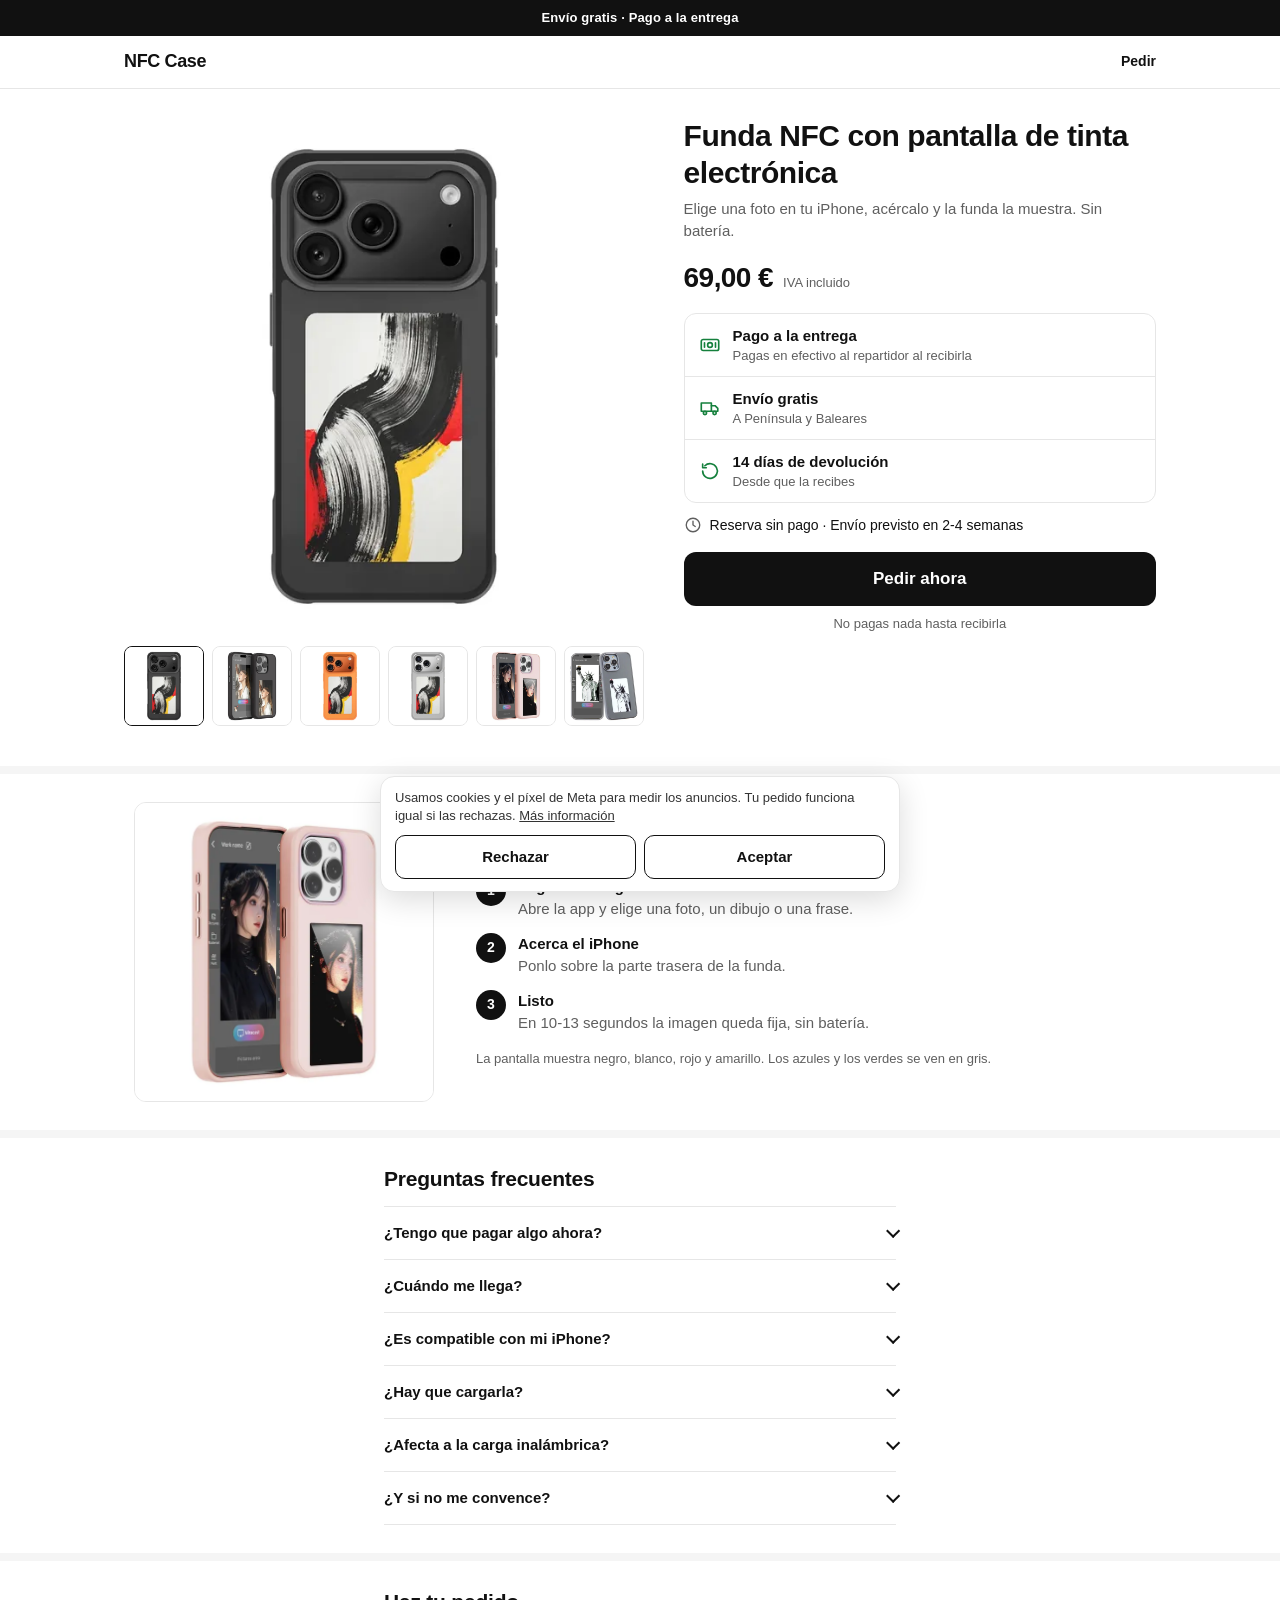
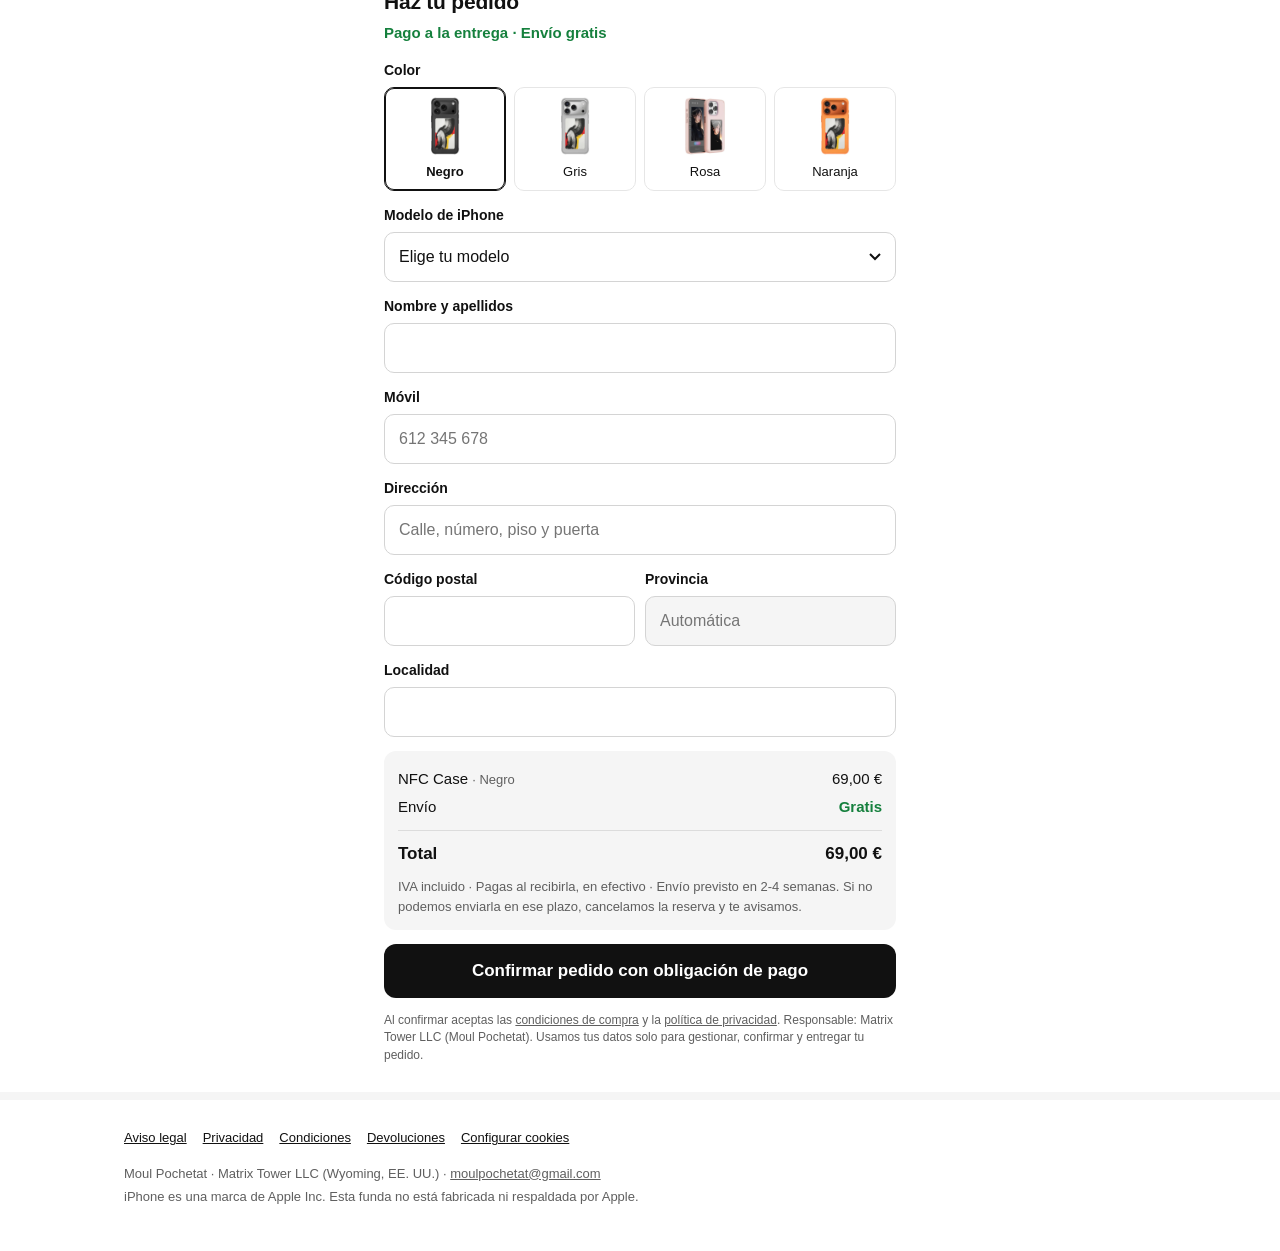
==== commit 56041d0d: "deploy 2026-09-16T20:04Z from nfc-es@0e513f4" ====
--- a/index.html
+++ b/index.html
@@ -4,7 +4,7 @@
 <meta charset="utf-8">
 <meta name="viewport" content="width=device-width,initial-scale=1,viewport-fit=cover">
 <script>
-window.ES_CFG={FN:'https://strocqxfyfohwbdntmsu.supabase.co/functions/v1',PIXEL:'',STORE_PIXEL:'619283237929783',PRICE:69,CURRENCY:'EUR',CAPI_VALUE:9.70,DELIVERY_NOTE:'Reserva sin pago · Envío previsto en 2-4 semanas'};
+window.ES_CFG={FN:'https://strocqxfyfohwbdntmsu.supabase.co/functions/v1',PIXEL:'619283237929783',PRICE:69,CURRENCY:'EUR',CAPI_VALUE:9.70,DELIVERY_NOTE:'Reserva sin pago · Envío previsto en 2-4 semanas'};
 (function(){try{var C=window.ES_CFG,S={},u={},cid;
 window.__esBeacon=function(c,x){var p={click_id:cid,event_id:window.__esEid,url:S.landing_url||location.href,ref:document.referrer||'',fbclid:S.fbclid||'',ad_id:u.utm_content||'',adset_id:u.utm_term||'',utm:u,consent:!!c},b,U=C.FN+'/nfc-es-pageview';if(window.__esTestKey)p.test=true;if(x)for(var k in x)p[k]=x[k];b=JSON.stringify(p);if(!(navigator.sendBeacon&&navigator.sendBeacon(U,b)))fetch(U,{method:'POST',body:b,keepalive:true,headers:{'Content-Type':'text/plain'}}).catch(function(){})};
 var q=new URLSearchParams(location.search);
@@ -20,622 +20,349 @@
 cid='es_'+Date.now().toString(36)+r.replace(/[^a-z0-9]/g,'');window.__esClick=cid;window.__esEid='lpv_'+cid;window.__esAttr=S;
 window.__esBeacon(false)}catch(e){}})();
 </script>
-<title>NFC Case · La funda con pantalla de tinta electrónica · Pagas al recibir</title>
-<meta name="description" content="Funda para iPhone con pantalla de tinta electrónica: eliges la imagen en tu iPhone y la funda la muestra, sin batería. 69 € IVA incluido, envío gratis, pagas al recibir.">
+<title>Funda NFC con pantalla de tinta electrónica · Pago a la entrega · Envío gratis</title>
+<meta name="description" content="Funda para iPhone con pantalla de tinta electrónica: eliges la imagen en tu iPhone y la funda la muestra, sin batería. 69 € IVA incluido, envío gratis y pago a la entrega.">
 <meta name="robots" content="noindex,nofollow">
-<meta name="theme-color" content="#ECEDEA">
-<link rel="icon" href="data:image/svg+xml,%3Csvg xmlns='http://www.w3.org/2000/svg' viewBox='0 0 32 32'%3E%3Crect x='7' y='2' width='18' height='28' rx='5' fill='%23151514'/%3E%3Crect x='11' y='12' width='10' height='14' rx='1.5' fill='%23ECEDEA'/%3E%3Crect x='19' y='5' width='4' height='4' rx='1' fill='%23B8431C'/%3E%3C/svg%3E">
+<meta name="theme-color" content="#ffffff">
+<meta name="format-detection" content="telephone=no">
+<link rel="icon" href="data:image/svg+xml,%3Csvg xmlns='http://www.w3.org/2000/svg' viewBox='0 0 32 32'%3E%3Crect x='7' y='2' width='18' height='28' rx='5' fill='%23111'/%3E%3Crect x='11' y='12' width='10' height='14' rx='1.5' fill='%23fff'/%3E%3C/svg%3E">
+<link rel="preload" as="image" href="assets/img/p-negro-600.webp" imagesrcset="assets/img/p-negro-600.webp 600w, assets/img/p-negro-1000.webp 1000w" imagesizes="(min-width:900px) 520px, 100vw" fetchpriority="high">
 <!--
-  LP NFC Case · Espagne · COD « Reserva sin pago »
-  VARIANCE 6 / MOTION 5 / DENSITY 5
-  SIGNATURE: live DOM e-ink case — la coque est construite en HTML/CSS ; au tap sur une image (ou toutes les 4,5 s à l'écran),
-             l'iPhone s'approche, la tinta electrónica fait son rafraîchissement noir/blanc et affiche l'écran RÉEL découpé des photos produit.
-  Contrat DOM : docs/DOM_CONTRACT.md · Serveur : nfc-es-order / nfc-es-pageview (projet strocqxfyfohwbdntmsu)
+  LP NFC Case · Espagne · COD — v2 (16/09, owner : « trop de détails, photos produit, choix simplifié, mobile, pas l'air IA,
+  pago a la entrega + envío gratis »). Fiche produit classique : galerie de VRAIES photos, prix, 3 garanties, 3 étapes, FAQ, formulaire.
+  Police système (SF Pro sur iPhone : 100 % du trafic ciblé iOS), aucun webfont. Contrat DOM : docs/DOM_CONTRACT.md.
 -->
-
-<link rel="preload" href="assets/fonts/bricolage-grotesque.woff2" as="font" type="font/woff2" crossorigin>
-<link rel="preload" href="assets/fonts/geist.woff2" as="font" type="font/woff2" crossorigin>
-<link rel="preload" as="image" href="assets/img/eink-trazo.webp" fetchpriority="high">
 <style>
-@font-face{font-family:'Bricolage Grotesque';src:url(assets/fonts/bricolage-grotesque.woff2) format('woff2');font-weight:200 800;font-display:swap}
-@font-face{font-family:'Geist';src:url(assets/fonts/geist.woff2) format('woff2');font-weight:100 900;font-display:swap}
-:root{
-  --paper:#ECEDEA; --surface:#F6F7F4; --ink:#151514; --ink-2:#545650; --muted:#6B6D67; --line:#D3D5CF;
-  --accent:#B8431C; --accent-ink:#A33A16; --ok:#2F6B45; --err:#9B2C22; --err-soft:#F6E4E1;
-  --case-negro:#1D1D1F; --case-gris:#8C8F92; --case-rosa:#E6C3BE; --case-naranja:#E2692C;
-  --case:var(--case-negro);
-  --display:'Bricolage Grotesque', 'Geist', ui-sans-serif, sans-serif;
-  --body:'Geist', ui-sans-serif, -apple-system, sans-serif;
-  --r:14px; --ease:cubic-bezier(.25,1,.5,1);
-  --wrap:min(1080px, 100% - 40px);
-}
-*{box-sizing:border-box}
+:root{--ink:#111;--mute:#5f5f5f;--line:#e6e6e6;--soft:#f5f5f5;--ok:#15803d;--okbg:#effaf2;--err:#b42318;--r:12px;
+  --font:-apple-system,BlinkMacSystemFont,"SF Pro Text","Helvetica Neue",Helvetica,Arial,sans-serif}
+*,*::before,*::after{box-sizing:border-box}
 html{-webkit-text-size-adjust:100%;scroll-behavior:smooth}
-@media (prefers-reduced-motion:reduce){html{scroll-behavior:auto}*{animation-duration:.01ms!important;transition-duration:.01ms!important}}
-body{margin:0;background:var(--paper);color:var(--ink);font:400 17px/1.55 var(--body);-webkit-font-smoothing:antialiased;padding-bottom:env(safe-area-inset-bottom)}
+@media (prefers-reduced-motion:reduce){html{scroll-behavior:auto}}
+body{margin:0;background:#fff;color:var(--ink);font:16px/1.5 var(--font);-webkit-font-smoothing:antialiased;overflow-x:hidden}
 img{display:block;max-width:100%;height:auto}
 a{color:inherit}
-button,input,select,textarea{font:inherit;color:inherit}
-:focus-visible{outline:3px solid var(--accent);outline-offset:2px;border-radius:6px}
-.wrap{width:var(--wrap);margin-inline:auto}
-h1,h2,h3{font-family:var(--display);font-weight:600;letter-spacing:-.02em;line-height:1.05;margin:0}
-h2{font-size:clamp(1.9rem,6.4vw,3rem)}
-h3{font-size:1.22rem;letter-spacing:-.01em;line-height:1.2}
-p{margin:0}
-.lead{color:var(--ink-2);font-size:1.06rem}
-.sec{padding:64px 0}
-.hair{border:0;border-top:1px solid var(--line);margin:0}
-
-/* ── Barre du haut */
-.top{display:flex;justify-content:space-between;align-items:center;padding:14px 0 0}
-.mark{font:600 1.05rem/1 var(--display);letter-spacing:-.01em;display:flex;align-items:center;gap:8px}
-.mark i{width:12px;height:18px;border-radius:3px;background:var(--ink);position:relative;display:inline-block}
-.mark i:after{content:"";position:absolute;inset:6px 3px 3px;background:var(--paper);border-radius:1px}
-.top small{font-size:.86rem;color:var(--ink-2)}
-
-/* ── PROBLEMA */
-.problema{padding:22px 0 14px}
-.problema h2{font-size:clamp(1.5rem,6.2vw,2.7rem);max-width:17ch}
-.pains{list-style:none;padding:0;margin:14px 0 0;display:grid;gap:0}
-.pains li{padding:8px 0;border-top:1px solid var(--line);color:var(--ink-2);font-size:.94rem;line-height:1.4;display:grid;grid-template-columns:22px 1fr;gap:8px}
-.pains li:last-child{border-bottom:1px solid var(--line)}
-.pains svg{width:16px;height:16px;margin-top:4px;color:var(--accent)}
-
-/* ── HERO + DÉMO (signature) */
-.hero{padding:20px 0 56px}
-.hero-grid{display:grid;gap:18px;align-items:center;grid-template-columns:minmax(0,1fr);grid-template-areas:'head' 'demo' 'body'}
-.hero-head{grid-area:head}.hero-body{grid-area:body}#esDemo{grid-area:demo}
-.hero h1{font-size:clamp(1.9rem,7.8vw,3.9rem);max-width:15ch}
-.hero .lead{max-width:44ch}
-.price-row:first-child{margin-top:0}
-.price-row{display:flex;align-items:baseline;gap:14px;flex-wrap:wrap;margin-top:22px}
-.price{font:600 3rem/1 var(--display);letter-spacing:-.03em}
-.price-meta{font-size:.93rem;color:var(--ink-2);line-height:1.4}
-.note{margin-top:14px;display:inline-flex;align-items:center;gap:10px;padding:9px 13px;border-radius:999px;background:var(--surface);border:1px solid var(--line);font-size:.92rem;font-weight:500}
-.note b{width:8px;height:8px;border-radius:50%;background:var(--accent);flex:none}
-.cta{display:flex;align-items:center;justify-content:center;gap:10px;min-height:56px;padding:0 26px;border-radius:14px;border:0;background:var(--accent);color:#fff;font:600 1.07rem/1 var(--body);text-decoration:none;cursor:pointer;transition:background-color .18s var(--ease),transform .12s var(--ease)}
-.cta:hover{background:var(--accent-ink)}
-.cta:active{transform:translateY(1px)}
-.cta[disabled]{background:#A7A9A3;cursor:not-allowed}
-.hero .cta{margin-top:20px;width:100%;max-width:420px}
-.micro{margin-top:10px;font-size:.88rem;color:var(--ink-2)}
-
-.demo{position:relative;display:grid;grid-template-columns:auto 1fr;gap:18px;align-items:center;justify-content:center}
-.stage{position:relative;width:196px;height:388px;margin-inline:auto}
-.case{position:absolute;inset:0;border-radius:40px;background:var(--case);box-shadow:inset 0 0 0 1px rgba(255,255,255,.08),inset 0 -10px 24px rgba(0,0,0,.18),0 26px 40px -22px rgba(21,21,20,.55);transition:background-color .35s var(--ease)}
-.cam{position:absolute;left:14px;top:14px;width:84px;height:84px;border-radius:22px;background:rgba(0,0,0,.26);box-shadow:inset 0 0 0 1px rgba(255,255,255,.1)}
-.cam i{position:absolute;width:30px;height:30px;border-radius:50%;background:radial-gradient(circle at 40% 38%,#5a6170 0 18%,#101114 20% 58%,#2a2c31 60% 100%);box-shadow:0 0 0 2px rgba(255,255,255,.18)}
-.cam i:nth-child(1){left:8px;top:8px}.cam i:nth-child(2){left:8px;top:46px}.cam i:nth-child(3){left:46px;top:27px}
-.nfc{position:absolute;right:16px;top:18px;width:30px;height:30px;border-radius:7px;background:linear-gradient(135deg,#1c4fb8,#3a7be0);color:#fff;font:700 9px/30px var(--body);text-align:center;letter-spacing:.02em;box-shadow:inset 0 0 0 1px rgba(255,255,255,.25)}
-.screen{position:absolute;left:44px;right:44px;top:132px;bottom:34px;border-radius:6px;overflow:hidden;background:#dcdcd6;box-shadow:inset 0 0 0 3px rgba(0,0,0,.35)}
-.screen img{width:100%;height:100%;object-fit:cover}
-.flash{position:absolute;inset:0;opacity:0;pointer-events:none}
-.flash.k{background:#151514}.flash.w{background:#ecece6}
-.stage.refresh .flash.k{animation:ink-k .9s var(--ease) both}
-.stage.refresh .flash.w{animation:ink-w .9s var(--ease) both}
-@keyframes ink-k{0%{opacity:0}18%{opacity:1}34%{opacity:0}52%{opacity:.85}64%{opacity:0}100%{opacity:0}}
-@keyframes ink-w{0%{opacity:0}34%{opacity:1}50%{opacity:0}64%{opacity:.9}82%{opacity:0}100%{opacity:0}}
-.phone{position:absolute;left:50%;top:-40px;width:170px;height:92px;margin-left:-85px;border-radius:26px 26px 0 0;border:3px solid var(--ink);border-bottom:0;background:linear-gradient(var(--paper),rgba(236,237,234,.0));transform:translateY(-70px);opacity:0;transition:transform .45s var(--ease),opacity .3s var(--ease);pointer-events:none}
-.phone:before{content:"";position:absolute;left:50%;top:10px;width:52px;height:12px;margin-left:-26px;border-radius:8px;background:var(--ink)}
-.stage.near .phone{transform:translateY(22px);opacity:1}
-.bar{position:absolute;left:44px;right:44px;bottom:16px;height:4px;border-radius:4px;background:rgba(255,255,255,.18);overflow:hidden}
-.bar i{position:absolute;inset:0;background:#fff;transform:scaleX(0);transform-origin:left}
-.stage.near .bar i{transition:transform .8s linear;transform:scaleX(1)}
-.picker{display:grid;gap:10px;align-content:center}
-.picker p{font-size:.86rem;color:var(--ink-2);max-width:18ch}
-.thumbs{display:grid;grid-template-columns:repeat(2,58px);gap:8px}
-.thumb{width:58px;height:74px;padding:0;border-radius:9px;border:2px solid transparent;background:var(--surface);overflow:hidden;cursor:pointer;transition:border-color .18s var(--ease)}
-.thumb img{width:100%;height:100%;object-fit:cover}
-.thumb[aria-pressed="true"]{border-color:var(--ink)}
-.demo-note{grid-column:1/-1;text-align:center;font-size:.82rem;color:var(--ink-2)}
-.swatches{display:flex;gap:10px;flex-wrap:wrap}
-.sw{width:44px;height:44px;border-radius:50%;border:2px solid var(--paper);box-shadow:0 0 0 1px var(--line);cursor:pointer;padding:0;transition:box-shadow .18s var(--ease)}
-.sw[aria-pressed="true"]{box-shadow:0 0 0 2px var(--ink)}
-.sw-negro{background:var(--case-negro)}.sw-gris{background:var(--case-gris)}.sw-rosa{background:var(--case-rosa)}.sw-naranja{background:var(--case-naranja)}
-
-@media (max-width:374px){
-  .demo{gap:12px}
-  .stage{width:150px;height:298px}
-  .case{border-radius:32px}
-  .cam{width:64px;height:64px;left:11px;top:11px;border-radius:17px}
-  .cam i{width:23px;height:23px}
-  .cam i:nth-child(1){left:6px;top:6px}.cam i:nth-child(2){left:6px;top:35px}.cam i:nth-child(3){left:35px;top:20px}
-  .nfc{width:24px;height:24px;font-size:7px;line-height:24px;right:12px;top:14px}
-  .screen{left:34px;right:34px;top:100px;bottom:26px}
-  .bar{left:34px;right:34px;bottom:12px}
-  .phone{width:130px;margin-left:-65px}
-  .thumbs{grid-template-columns:repeat(2,50px)}
-  .thumb{width:50px;height:64px}
-  .picker p{font-size:.8rem}
+button,input,select{font:inherit;color:inherit}
+.wrap{width:100%;max-width:1080px;margin:0 auto;padding:0 16px}
+.bar{background:var(--ink);color:#fff;text-align:center;font-size:13px;font-weight:600;padding:8px 12px;letter-spacing:.01em}
+.bar span{white-space:nowrap}
+header.top{border-bottom:1px solid var(--line)}
+header.top .wrap{display:flex;align-items:center;justify-content:space-between;height:52px}
+.logo{font-weight:800;font-size:18px;letter-spacing:-.02em;text-decoration:none}
+.top a.go{font-size:14px;font-weight:600;text-decoration:none;padding:8px 0}
+
+/* Produit */
+.product{display:grid;gap:18px;padding-top:12px;padding-bottom:28px}
+.gal{position:relative;margin:0 -16px}
+.slides{display:flex;overflow-x:auto;scroll-snap-type:x mandatory;scrollbar-width:none;-webkit-overflow-scrolling:touch}
+.slides::-webkit-scrollbar{display:none}
+.slides figure{flex:0 0 100%;margin:0;scroll-snap-align:center;aspect-ratio:1/1;background:#fff}
+.slides img{width:100%;height:100%;object-fit:contain}
+.dots{display:flex;justify-content:center;gap:6px;margin-top:8px}
+.dots i{width:6px;height:6px;border-radius:50%;background:#cfcfcf;transition:background .2s}
+.dots i.on{background:var(--ink)}
+.thumbs{display:none}
+.info h1{font-size:23px;line-height:1.25;letter-spacing:-.015em;margin:0 0 6px;font-weight:700}
+.info .sub{margin:0;color:var(--mute);font-size:15px}
+.price{display:flex;align-items:baseline;gap:10px;margin:14px 0 4px}
+.price b{font-size:28px;letter-spacing:-.02em}
+.price small{color:var(--mute);font-size:13px}
+.perks{list-style:none;margin:14px 0 0;padding:0;border:1px solid var(--line);border-radius:var(--r)}
+.perks li{display:flex;gap:12px;align-items:center;padding:11px 14px;font-size:15px}
+.perks li+li{border-top:1px solid var(--line)}
+.perks svg{flex:0 0 22px;width:22px;height:22px;color:var(--ok)}
+.perks b{display:block;font-weight:650}
+.perks span{display:block;color:var(--mute);font-size:13px;line-height:1.35}
+.note{display:flex;gap:8px;align-items:center;margin:12px 0 0;font-size:14px;color:var(--ink)}
+.note svg{flex:0 0 18px;width:18px;height:18px;color:var(--mute)}
+.btn{display:flex;align-items:center;justify-content:center;width:100%;min-height:54px;border:0;border-radius:var(--r);background:var(--ink);color:#fff;font-size:17px;font-weight:700;text-decoration:none;cursor:pointer;-webkit-tap-highlight-color:transparent}
+.btn:active{transform:scale(.99)}
+.btn[aria-busy=true]{opacity:.7}
+.info .btn{margin-top:16px}
+.under{text-align:center;color:var(--mute);font-size:13px;margin:8px 0 0}
+
+/* Sections */
+.sec{padding:28px 0;border-top:8px solid var(--soft)}
+.sec h2{font-size:21px;line-height:1.25;letter-spacing:-.01em;margin:0 0 14px;font-weight:700}
+.how{display:grid;gap:16px}
+.how img{border-radius:var(--r);background:#fff;border:1px solid var(--line);width:100%;max-width:300px;margin:0 auto}
+.steps{list-style:none;margin:0;padding:0;counter-reset:s;display:grid;gap:12px}
+.steps li{counter-increment:s;display:grid;grid-template-columns:30px 1fr;gap:12px;align-items:start;font-size:15px}
+.steps li::before{content:counter(s);width:30px;height:30px;border-radius:50%;background:var(--ink);color:#fff;font-weight:700;font-size:14px;display:grid;place-items:center}
+.steps b{display:block}
+.steps span{color:var(--mute)}
+.fine{color:var(--mute);font-size:13px;margin:14px 0 0}
+details{border-bottom:1px solid var(--line)}
+details:first-of-type{border-top:1px solid var(--line)}
+summary{list-style:none;cursor:pointer;display:flex;justify-content:space-between;align-items:center;gap:12px;min-height:52px;padding:10px 0;font-weight:600;font-size:15px}
+summary::-webkit-details-marker{display:none}
+summary::after{content:"";flex:0 0 10px;width:10px;height:10px;border-right:2px solid var(--ink);border-bottom:2px solid var(--ink);transform:rotate(45deg) translateY(-3px);transition:transform .2s}
+details[open] summary::after{transform:rotate(225deg) translateY(-2px)}
+details p{margin:0 0 14px;color:#333;font-size:15px}
+
+/* Formulaire */
+.pedido .lead{margin:-8px 0 16px;color:var(--ok);font-weight:600;font-size:15px}
+form{display:grid;gap:14px}
+.lbl,legend{display:block;font-size:14px;font-weight:600;margin:0 0 6px;padding:0}
+fieldset{border:0;margin:0;padding:0;min-width:0}
+.colors{display:grid;grid-template-columns:repeat(4,minmax(0,1fr));gap:8px}
+.colors label{position:relative;display:grid;justify-items:center;gap:4px;padding:6px 4px 8px;border:1.5px solid var(--line);border-radius:10px;font-size:13px;cursor:pointer;-webkit-tap-highlight-color:transparent}
+.colors img{width:100%;max-width:64px;aspect-ratio:1/1;object-fit:contain}
+.colors input{position:absolute;opacity:0;pointer-events:none}
+.colors label:has(input:checked){border-color:var(--ink);box-shadow:inset 0 0 0 1px var(--ink);font-weight:600}
+.colors label.on{border-color:var(--ink);box-shadow:inset 0 0 0 1px var(--ink);font-weight:600}
+.colors label:has(input:focus-visible){outline:2px solid var(--ink);outline-offset:2px}
+.in{display:block;width:100%;min-height:50px;padding:12px 14px;border:1.5px solid #d4d4d4;border-radius:10px;background:#fff;font-size:16px;-webkit-appearance:none;appearance:none}
+select.in{background:#fff url("data:image/svg+xml,%3Csvg xmlns='http://www.w3.org/2000/svg' width='12' height='8'%3E%3Cpath d='M1 1l5 5 5-5' stroke='%23111' stroke-width='2' fill='none'/%3E%3C/svg%3E") no-repeat right 14px center;padding-right:36px}
+.in:focus{outline:none;border-color:var(--ink);box-shadow:0 0 0 3px rgba(17,17,17,.08)}
+.in[aria-invalid=true]{border-color:var(--err)}
+.in[readonly]{background:var(--soft);color:var(--mute)}
+.two{display:grid;grid-template-columns:minmax(0,1fr) minmax(0,1fr);gap:10px}
+.es-err{color:var(--err);font-size:13px;margin-top:4px;min-height:0}
+.es-err:empty{display:none}
+.sum{background:var(--soft);border-radius:var(--r);padding:14px;font-size:15px}
+.sum div{display:flex;justify-content:space-between;gap:12px;padding:3px 0}
+.sum .sel{color:var(--mute);font-size:13px}
+.sum .tot{border-top:1px solid #dcdcdc;margin-top:8px;padding-top:10px;font-weight:700;font-size:17px}
+.sum .ok{color:var(--ok);font-weight:600}
+.sum p{margin:8px 0 0;font-size:13px;color:var(--mute)}
+.legal-note{font-size:12px;line-height:1.45;color:var(--mute);margin:0}
+.hp{position:absolute!important;left:-9999px;width:1px;height:1px;overflow:hidden}
+
+footer{border-top:8px solid var(--soft);padding:22px 0 110px;font-size:13px;color:var(--mute)}
+footer nav{display:flex;flex-wrap:wrap;gap:6px 16px;margin-bottom:10px}
+footer nav a,footer nav button{color:var(--ink);text-decoration:underline;background:none;border:0;padding:6px 0;font-size:13px;cursor:pointer}
+footer p{margin:4px 0}
+
+/* Barre collante */
+#esSticky{position:fixed;left:0;right:0;bottom:0;z-index:40;background:#fff;border-top:1px solid var(--line);padding:10px 16px calc(10px + env(safe-area-inset-bottom));display:flex;align-items:center;gap:12px;transform:translateY(110%);transition:transform .25s}
+#esSticky.on{transform:none}
+#esSticky .p{line-height:1.2}
+#esSticky .p b{display:block;font-size:17px}
+#esSticky .p span{font-size:12px;color:var(--ok);font-weight:600}
+#esSticky .btn{flex:1;min-height:48px;font-size:16px}
+
+/* Cookies */
+#esConsent{position:fixed;left:8px;right:8px;bottom:8px;z-index:60;background:#fff;border:1px solid var(--line);border-radius:14px;box-shadow:0 8px 30px rgba(0,0,0,.14);padding:12px 14px calc(12px + env(safe-area-inset-bottom));display:none;max-width:520px;margin:0 auto}
+#esConsent.on{display:block}
+#esConsent p{margin:0 0 10px;font-size:13px;line-height:1.4;color:#333}
+#esConsent .row{display:grid;grid-template-columns:1fr 1fr;gap:8px}
+#esConsent button{min-height:44px;border-radius:10px;border:1.5px solid var(--ink);background:#fff;font-size:15px;font-weight:600;cursor:pointer}
+
+/* Toast + modal */
+#esToast{position:fixed;left:12px;right:12px;top:12px;z-index:70;background:var(--err);color:#fff;border-radius:10px;padding:12px 14px;font-size:14px;font-weight:600;transform:translateY(calc(-100% - 24px));visibility:hidden;transition:transform .25s,visibility 0s .25s;max-width:520px;margin:0 auto}
+#esToast.on{transform:none;visibility:visible;transition:transform .25s}
+#esModal{border:0;border-radius:16px;padding:0;width:min(92vw,420px);max-width:420px}
+#esModal::backdrop{background:rgba(0,0,0,.45)}
+#esModal .in-m{padding:24px 20px 20px;text-align:center}
+#esModal .chk{width:52px;height:52px;border-radius:50%;background:var(--okbg);color:var(--ok);display:grid;place-items:center;margin:0 auto 12px}
+#esModal h3{margin:0 0 4px;font-size:20px}
+#esModal .ref{display:inline-block;margin:10px 0;padding:6px 12px;border-radius:8px;background:var(--soft);font-weight:700;letter-spacing:.02em}
+#esModal ul{list-style:none;padding:0;margin:8px 0 16px;text-align:left;font-size:14px;color:#333;display:grid;gap:6px}
+#esModal li{position:relative;padding-left:22px}
+#esModal li::before{content:"✓";position:absolute;left:0;top:0;color:var(--ok);font-weight:700}
+
+@media (min-width:900px){
+  .wrap{padding:0 24px}
+  .product{grid-template-columns:minmax(0,1.1fr) minmax(0,1fr);gap:40px;padding-top:28px;padding-bottom:40px;align-items:start}
+  .gal{margin:0}
+  .slides figure{border-radius:var(--r)}
+  .dots{display:none}
+  .thumbs{display:grid;grid-template-columns:repeat(6,1fr);gap:8px;margin-top:10px}
+  .thumbs button{padding:0;border:1.5px solid var(--line);border-radius:8px;background:#fff;cursor:pointer;aspect-ratio:1/1;overflow:hidden}
+  .thumbs button[aria-current=true]{border-color:var(--ink)}
+  .info{position:sticky;top:20px}
+  .info h1{font-size:30px}
+  .how{grid-template-columns:320px 1fr;align-items:center;gap:32px}
+  .sec .narrow,.pedido .narrow{max-width:560px}
+  .pedido .narrow{margin:0 auto}
+  #esSticky{display:none}
+  footer{padding-bottom:40px}
 }
-/* ── CÓMO FUNCIONA */
-.como{background:var(--surface)}
-.como-grid{display:grid;gap:34px;align-items:center}
-.steps{list-style:none;margin:26px 0 0;padding:0;counter-reset:s}
-.steps li{counter-increment:s;display:grid;grid-template-columns:44px 1fr;gap:12px;padding:16px 0;border-top:1px solid var(--line)}
-.steps li:before{content:counter(s);font:600 1.5rem/1 var(--display);color:var(--accent)}
-.steps b{display:block;font-weight:600;margin-bottom:3px}
-.steps span{color:var(--ink-2)}
-.como figure{margin:0;border-radius:var(--r);overflow:hidden;background:#fff}
-
-/* ── BENEFICIOS (zig-zag) */
-.ben{display:grid;gap:40px;margin-top:34px}
-.ben article{display:grid;gap:18px;align-items:center}
-.ben figure{margin:0;border-radius:var(--r);overflow:hidden;background:#fff;aspect-ratio:1/1}
-.ben figure img{width:100%;height:100%;object-fit:cover}
-.ben h3{font-size:1.5rem}
-.ben p{color:var(--ink-2);margin-top:8px;max-width:42ch}
-.inks{display:flex;gap:8px;margin-top:14px}
-.inks i{width:26px;height:26px;border-radius:50%;box-shadow:inset 0 0 0 1px rgba(0,0,0,.18)}
-
-/* ── COMPARATIVA */
-.cmp{margin-top:26px}
-table{border-collapse:collapse;width:100%;font-size:.95rem;table-layout:fixed}
-col.c1{width:34%}
-th,td{text-align:left;padding:13px 12px;border-bottom:1px solid var(--line);vertical-align:top}
-thead th{font:600 .95rem/1.2 var(--display);color:var(--ink-2)}
-thead th:last-child,tbody td:last-child{background:var(--surface);color:var(--ink);font-weight:500}
-thead th:last-child{color:var(--ink);border-radius:10px 10px 0 0}
-tbody th{font-weight:500}
-
-/* ── SPECS */
-.specs dl{display:grid;grid-template-columns:1fr;margin:26px 0 0}
-.specs dl > div{display:grid;grid-template-columns:1fr;gap:6px;padding:14px 0;border-top:1px solid var(--line)}
-@media (min-width:600px){.specs dl > div{grid-template-columns:130px 1fr;gap:12px}}
-.specs dt{color:var(--ink-2);font-size:.95rem}
-.specs dd{margin:0}
-.chips{display:flex;flex-wrap:wrap;gap:6px}
-.chips span{padding:5px 10px;border-radius:999px;background:var(--surface);border:1px solid var(--line);font-size:.88rem}
-.gal{display:grid;grid-template-columns:repeat(2,1fr);gap:10px;margin-top:26px}
-.gal figure{margin:0;border-radius:12px;overflow:hidden;background:#fff;aspect-ratio:1/1}
-.gal img{width:100%;height:100%;object-fit:cover}
-.gal figcaption{position:absolute;left:-9999px}
-
-/* ── ENVÍO */
-.envio-grid{display:grid;gap:30px}
-.timeline{list-style:none;margin:24px 0 0;padding:0}
-.timeline li{position:relative;padding:0 0 22px 30px}
-.timeline li:before{content:"";position:absolute;left:5px;top:6px;width:10px;height:10px;border-radius:50%;background:var(--ink)}
-.timeline li:after{content:"";position:absolute;left:9px;top:18px;bottom:0;width:2px;background:var(--line)}
-.timeline li:last-child:after{display:none}
-.timeline b{display:block;font-weight:600}
-.timeline span{color:var(--ink-2)}
-.box{background:var(--surface);border-radius:var(--r);padding:22px}
-.box p+p{margin-top:10px}
-.box .warn{color:var(--ink);font-weight:500}
-
-/* ── FAQ */
-.faq{margin-top:22px}
-.faq details{border-top:1px solid var(--line)}
-.faq details:last-child{border-bottom:1px solid var(--line)}
-.faq summary{list-style:none;cursor:pointer;padding:18px 34px 18px 0;font-weight:600;position:relative;min-height:44px}
-.faq summary::-webkit-details-marker{display:none}
-.faq summary:after{content:"";position:absolute;right:6px;top:25px;width:10px;height:10px;border-right:2px solid var(--ink);border-bottom:2px solid var(--ink);transform:rotate(45deg);transition:transform .2s var(--ease)}
-.faq details[open] summary:after{transform:rotate(225deg);top:29px}
-.faq details p{padding:0 0 18px;color:var(--ink-2);max-width:62ch}
-
-/* ── PEDIDO */
-.pedido{background:var(--ink);color:#F3F4F1}
-.pedido h2{color:#fff}
-.pedido .lead{color:#C9CBC5}
-.form-wrap{display:grid;gap:26px;margin-top:26px}
-form{background:var(--surface);color:var(--ink);border-radius:18px;padding:22px 18px}
-.row{display:grid;gap:14px}
-.f{display:grid;gap:6px}
-.f label,.f legend{font-size:.9rem;font-weight:600}
-.f .opt{font-weight:400;color:var(--ink-2)}
-.in{width:100%;min-height:50px;padding:12px 14px;border-radius:11px;border:1.5px solid #C4C6C0;background:#fff;font-size:16px;transition:border-color .15s var(--ease)}
-.in:focus{border-color:var(--ink);outline:none;box-shadow:0 0 0 3px rgba(21,21,20,.12)}
-.in[aria-invalid="true"]{border-color:var(--err);background:#fff}
-.in[readonly]{background:#EEEFEC;color:var(--ink-2)}
-select.in{appearance:none;background-image:url("data:image/svg+xml,%3Csvg xmlns='http://www.w3.org/2000/svg' width='12' height='8'%3E%3Cpath d='M1 1l5 5 5-5' stroke='%23151514' stroke-width='2' fill='none'/%3E%3C/svg%3E");background-repeat:no-repeat;background-position:right 14px center;padding-right:38px}
-.es-err{min-height:0;font-size:.86rem;color:var(--err);font-weight:500}
-.es-err:empty{display:none}
-fieldset{border:0;margin:0;padding:0}
-.colors{display:flex;gap:10px;flex-wrap:wrap;margin-top:4px}
-.colors label{position:relative;display:flex;align-items:center;gap:8px;min-height:46px;padding:6px 14px 6px 6px;border-radius:999px;border:1.5px solid #C4C6C0;background:#fff;cursor:pointer;font-weight:500;font-size:.95rem}
-.colors input{position:absolute;opacity:0;width:1px;height:1px}
-.colors i{width:30px;height:30px;border-radius:50%;box-shadow:inset 0 0 0 1px rgba(0,0,0,.15)}
-.colors input:checked+i{box-shadow:0 0 0 2px #fff,0 0 0 4px var(--ink)}
-.colors label:has(input:checked){border-color:var(--ink)}
-.colors input:focus-visible+i{outline:3px solid var(--accent);outline-offset:3px}
-.two{display:grid;grid-template-columns:1fr 1fr;gap:12px}
-.sum{margin-top:6px;padding:14px;border-radius:12px;background:#fff;border:1px solid var(--line);display:grid;gap:6px;font-size:.95rem}
-.sum div{display:flex;justify-content:space-between;gap:10px}
-.sum .tot{font:600 1.35rem/1.1 var(--display);padding-top:8px;border-top:1px dashed #C4C6C0}
-.sum small{color:var(--ink-2);font-size:.86rem}
-.terms{display:grid;grid-template-columns:26px 1fr;gap:10px;align-items:start;font-size:.92rem;cursor:pointer;min-height:44px}
-.terms input{width:22px;height:22px;margin:2px 0 0;accent-color:var(--ink)}
-.terms a{font-weight:600}
-.privacy{font-size:.8rem;color:var(--ink-2);line-height:1.45}
-.privacy a{color:var(--ink)}
-form .cta{width:100%;margin-top:4px}
-.cancel-note{font-size:.88rem;color:var(--ink-2)}
-.hp{position:absolute!important;left:-10000px;top:auto;width:1px;height:1px;overflow:hidden}
-.aside-pedido{display:grid;gap:14px;align-content:start}
-.aside-pedido ul{list-style:none;padding:0;margin:0;display:grid;gap:10px}
-.aside-pedido li{display:grid;grid-template-columns:22px 1fr;gap:10px;color:#DADCD6}
-.aside-pedido svg{width:18px;height:18px;margin-top:3px;color:#fff}
-
-/* ── Pied */
-footer{padding:40px 0 120px;font-size:.9rem;color:var(--ink-2)}
-footer nav{display:flex;flex-wrap:wrap;gap:8px 18px;margin:14px 0}
-footer a,footer button{color:var(--ink);text-underline-offset:3px}
-footer button{background:none;border:0;padding:0;text-decoration:underline;cursor:pointer;font-size:.9rem;min-height:44px}
-footer nav a{display:inline-flex;align-items:center;min-height:44px}
-
-/* ── Barre collante */
-#esSticky{position:fixed;left:0;right:0;bottom:0;z-index:40;padding:10px 16px calc(10px + env(safe-area-inset-bottom));background:rgba(236,237,234,.94);-webkit-backdrop-filter:saturate(1.4) blur(10px);backdrop-filter:saturate(1.4) blur(10px);border-top:1px solid var(--line);display:flex;align-items:center;gap:12px;transform:translateY(110%);transition:transform .3s var(--ease)}
-#esSticky.on{transform:none}
-#esSticky .p{font:600 1.35rem/1 var(--display)}
-#esSticky small{display:block;font:400 .78rem/1.2 var(--body);color:var(--ink-2)}
-#esSticky .cta{flex:1;min-height:50px;font-size:1rem}
-
-/* ── Bandeau cookies */
-#esConsent{position:fixed;left:10px;right:10px;bottom:calc(10px + env(safe-area-inset-bottom));z-index:60;max-width:560px;margin-inline:auto;background:#fff;border-radius:16px;box-shadow:0 18px 50px -12px rgba(21,21,20,.35),0 0 0 1px var(--line);padding:14px 16px;font-size:.88rem;line-height:1.4;display:none}
-#esConsent.on{display:block}
-#esConsent p{color:var(--ink-2)}
-#esConsent a{color:var(--ink);font-weight:600}
-#esConsent .btns{display:grid;grid-template-columns:1fr 1fr;gap:10px;margin-top:10px}
-#esConsent button{min-height:46px;border-radius:11px;border:1.5px solid var(--ink);background:#fff;color:var(--ink);font-weight:600;font-size:.95rem;cursor:pointer}
-
-/* ── Toast + modal */
-#esToast{position:fixed;left:50%;top:14px;z-index:80;transform:translate(-50%,-160%);max-width:calc(100% - 28px);width:max-content;padding:12px 16px;border-radius:12px;background:var(--err);color:#fff;font-weight:500;font-size:.95rem;box-shadow:0 10px 30px -10px rgba(0,0,0,.4);transition:transform .3s var(--ease)}
-#esToast.on{transform:translate(-50%,0)}
-#esModal{border:0;padding:0;border-radius:20px;width:min(440px,calc(100% - 28px));max-height:calc(100dvh - 40px);color:var(--ink);background:var(--surface)}
-#esModal::backdrop{background:rgba(21,21,20,.55)}
-#esModal .in-modal{padding:26px 22px 22px;display:grid;gap:14px}
-#esModal .check{width:54px;height:54px;border-radius:50%;background:var(--ok);display:grid;place-items:center}
-#esModal .check svg{width:28px;height:28px;color:#fff}
-#esModal h3{font-size:1.6rem}
-#esModal .ref{font:600 1.05rem/1 var(--body);letter-spacing:.02em;background:#fff;border:1px dashed #BFC1BB;border-radius:10px;padding:11px 12px;display:flex;justify-content:space-between}
-#esModal ol{margin:0;padding-left:20px;color:var(--ink-2);display:grid;gap:6px}
-#esModal .cta{width:100%}
-
-/* ── Desktop */
-@media (min-width:900px){
-  .sec{padding:96px 0}
-  .problema{padding:56px 0 30px}
-  .pains{grid-template-columns:repeat(3,1fr);gap:24px}
-  .pains li,.pains li:last-child{border-bottom:0}
-  .hero-grid{grid-template-columns:1.05fr .95fr;column-gap:56px;row-gap:18px;grid-template-areas:'head demo' 'body demo';align-items:end}
-  .hero-body{align-self:start}
-  .stage{width:230px;height:456px}
-  .screen{top:156px;left:52px;right:52px;bottom:40px}
-  .cam{width:96px;height:96px}
-  .como-grid{grid-template-columns:1fr 1fr;gap:64px}
-  .ben article{grid-template-columns:1fr 1fr;gap:56px}
-  .ben article:nth-child(even) figure{order:2}
-  .ben figure{aspect-ratio:4/3}
-  .gal{grid-template-columns:repeat(4,1fr)}
-  .specs .cols{display:grid;grid-template-columns:1fr 1fr;gap:56px;align-items:start}
-  .envio-grid{grid-template-columns:1.1fr .9fr;gap:56px}
-  .form-wrap{grid-template-columns:.8fr 1.2fr;gap:56px}
-  form{padding:30px}
-  #esSticky{display:none}
-}
+@media (max-width:359px){.colors{grid-template-columns:repeat(2,minmax(0,1fr))}.two{grid-template-columns:1fr}.price b{font-size:25px}}
 </style>
 </head>
 <body>
 
-<div class="wrap top" role="banner">
-  <span class="mark"><i aria-hidden="true"></i>NFC Case</span>
-  <small>Pagas al recibir</small>
+<div class="bar" role="note"><span>Envío gratis</span> · <span>Pago a la entrega</span></div>
+<header class="top"><div class="wrap"><a class="logo" href="#">NFC Case</a><a class="go" href="#pedido">Pedir</a></div></header>
+
+<main>
+<section class="wrap product" data-sec="hero" aria-labelledby="t-hero">
+  <div class="gal">
+    <div class="slides" id="esSlides" aria-label="Fotos del producto" tabindex="0">
+      <figure data-color="negro"><img src="assets/img/p-negro-600.webp" srcset="assets/img/p-negro-600.webp 600w, assets/img/p-negro-1000.webp 1000w" sizes="(min-width:900px) 520px, 100vw" width="600" height="600" alt="Funda NFC negra con una imagen en la pantalla trasera" fetchpriority="high"></figure>
+      <figure data-color="negro"><img src="assets/img/p-negro-app-600.webp" srcset="assets/img/p-negro-app-600.webp 600w, assets/img/p-negro-app-1000.webp 1000w" sizes="(min-width:900px) 520px, 100vw" width="600" height="600" loading="lazy" alt="La misma foto en la app del iPhone y en la funda negra"></figure>
+      <figure data-color="naranja"><img src="assets/img/p-naranja-600.webp" srcset="assets/img/p-naranja-600.webp 600w, assets/img/p-naranja-1000.webp 1000w" sizes="(min-width:900px) 520px, 100vw" width="600" height="600" loading="lazy" alt="Funda NFC naranja"></figure>
+      <figure data-color="gris"><img src="assets/img/p-gris-600.webp" srcset="assets/img/p-gris-600.webp 600w, assets/img/p-gris-1000.webp 1000w" sizes="(min-width:900px) 520px, 100vw" width="600" height="600" loading="lazy" alt="Funda NFC gris"></figure>
+      <figure data-color="rosa"><img src="assets/img/p-rosa-app-600.webp" srcset="assets/img/p-rosa-app-600.webp 600w, assets/img/p-rosa-app-1000.webp 1000w" sizes="(min-width:900px) 520px, 100vw" width="600" height="600" loading="lazy" alt="Funda NFC rosa junto a la app del iPhone"></figure>
+      <figure data-color="gris"><img src="assets/img/p-gris-app-600.webp" srcset="assets/img/p-gris-app-600.webp 600w, assets/img/p-gris-app-1000.webp 1000w" sizes="(min-width:900px) 520px, 100vw" width="600" height="600" loading="lazy" alt="Funda NFC gris con la Estatua de la Libertad en la pantalla"></figure>
+    </div>
+    <div class="dots" id="esDots" aria-hidden="true"><i class="on"></i><i></i><i></i><i></i><i></i><i></i></div>
+    <div class="thumbs" id="esThumbs">
+      <button type="button" aria-label="Foto 1" aria-current="true"><img src="assets/img/p-negro-600.webp" width="600" height="600" alt="" loading="lazy"></button>
+      <button type="button" aria-label="Foto 2"><img src="assets/img/p-negro-app-600.webp" width="600" height="600" alt="" loading="lazy"></button>
+      <button type="button" aria-label="Foto 3"><img src="assets/img/p-naranja-600.webp" width="600" height="600" alt="" loading="lazy"></button>
+      <button type="button" aria-label="Foto 4"><img src="assets/img/p-gris-600.webp" width="600" height="600" alt="" loading="lazy"></button>
+      <button type="button" aria-label="Foto 5"><img src="assets/img/p-rosa-app-600.webp" width="600" height="600" alt="" loading="lazy"></button>
+      <button type="button" aria-label="Foto 6"><img src="assets/img/p-gris-app-600.webp" width="600" height="600" alt="" loading="lazy"></button>
+    </div>
+  </div>
+
+  <div class="info">
+    <h1 id="t-hero">Funda NFC con pantalla de tinta electrónica</h1>
+    <p class="sub">Elige una foto en tu iPhone, acércalo y la funda la muestra. Sin batería.</p>
+    <div class="price"><b data-price>69,00 €</b><small>IVA incluido</small></div>
+    <ul class="perks">
+      <li><svg viewBox="0 0 24 24" fill="none" stroke="currentColor" stroke-width="1.8" stroke-linecap="round" stroke-linejoin="round" aria-hidden="true"><rect x="2.5" y="6" width="19" height="12" rx="2"/><circle cx="12" cy="12" r="2.6"/><path d="M6 9.5v5M18 9.5v5"/></svg><div><b>Pago a la entrega</b><span>Pagas en efectivo al repartidor al recibirla</span></div></li>
+      <li><svg viewBox="0 0 24 24" fill="none" stroke="currentColor" stroke-width="1.8" stroke-linecap="round" stroke-linejoin="round" aria-hidden="true"><path d="M2.5 6.5h11v9h-11z"/><path d="M13.5 9.5h4l3 3v3h-7"/><circle cx="6.5" cy="17.5" r="1.8"/><circle cx="17" cy="17.5" r="1.8"/></svg><div><b>Envío gratis</b><span>A Península y Baleares</span></div></li>
+      <li><svg viewBox="0 0 24 24" fill="none" stroke="currentColor" stroke-width="1.8" stroke-linecap="round" stroke-linejoin="round" aria-hidden="true"><path d="M4 12a8 8 0 1 0 2.4-5.7"/><path d="M4 4.5v4h4"/></svg><div><b>14 días de devolución</b><span>Desde que la recibes</span></div></li>
+    </ul>
+    <p class="note" data-delivery-note><svg viewBox="0 0 24 24" fill="none" stroke="currentColor" stroke-width="1.8" stroke-linecap="round" aria-hidden="true"><circle cx="12" cy="12" r="9"/><path d="M12 7v5l3 2"/></svg><span>Reserva sin pago · Envío previsto en 2-4 semanas</span></p>
+    <a class="btn" id="esHeroCta" href="#pedido">Pedir ahora</a>
+    <p class="under">No pagas nada hasta recibirla</p>
+  </div>
+</section>
+
+<section class="sec" data-sec="como" aria-labelledby="t-como">
+  <div class="wrap how">
+    <img src="assets/img/p-rosa-app-600.webp" srcset="assets/img/p-rosa-app-600.webp 600w, assets/img/p-rosa-app-1000.webp 1000w" sizes="(min-width:900px) 320px, 100vw" width="600" height="600" loading="lazy" alt="La foto elegida en la app aparece en la funda">
+    <div class="narrow">
+      <h2 id="t-como">Cómo funciona</h2>
+      <ol class="steps">
+        <li><div><b>Elige una imagen</b><span>Abre la app y elige una foto, un dibujo o una frase.</span></div></li>
+        <li><div><b>Acerca el iPhone</b><span>Ponlo sobre la parte trasera de la funda.</span></div></li>
+        <li><div><b>Listo</b><span>En 10-13 segundos la imagen queda fija, sin batería.</span></div></li>
+      </ol>
+      <p class="fine">La pantalla muestra negro, blanco, rojo y amarillo. Los azules y los verdes se ven en gris.</p>
+    </div>
+  </div>
+</section>
+
+<section class="sec" data-sec="faq" aria-labelledby="t-faq">
+  <div class="wrap narrow">
+    <h2 id="t-faq">Preguntas frecuentes</h2>
+    <details><summary>¿Tengo que pagar algo ahora?</summary><p>No. Pagas 69 € en efectivo al repartidor cuando recibes la funda. Sin recargo por pago a la entrega.</p></details>
+    <details><summary>¿Cuándo me llega?</summary><p>El envío está previsto en 2-4 semanas y te llamamos antes de enviarla. Si no podemos enviarla en ese plazo, cancelamos la reserva y te avisamos. Por ahora no enviamos a Canarias, Ceuta ni Melilla.</p></details>
+    <details><summary>¿Es compatible con mi iPhone?</summary><p>Hay versión para iPhone 13/14, 14 Pro, 14 Pro Max, 15, 15 Pro, 16, 16 Plus, 16 Pro, 16 Pro Max, 17, 17 Pro y 17 Pro Max.</p></details>
+    <details><summary>¿Hay que cargarla?</summary><p>No. La energía para cambiar la imagen la da tu iPhone al acercarlo, y la imagen se queda aunque el móvil esté apagado.</p></details>
+    <details><summary>¿Afecta a la carga inalámbrica?</summary><p>Puede ir más lenta por el grosor de la funda. Si quieres cargar rápido, quítala.</p></details>
+    <details><summary>¿Y si no me convence?</summary><p>Tienes 14 días desde que la recibes para devolverla sin dar explicaciones. Los gastos de devolución corren a tu cargo. Más detalles en <a href="legal/devoluciones.html">Devoluciones</a>.</p></details>
+  </div>
+</section>
+
+<section class="sec pedido" data-sec="pedido" id="pedido" aria-labelledby="t-pedido">
+  <div class="wrap narrow">
+    <h2 id="t-pedido">Haz tu pedido</h2>
+    <p class="lead">Pago a la entrega · Envío gratis</p>
+
+    <form id="esForm" novalidate autocomplete="on">
+      <fieldset><legend>Color</legend>
+        <div class="colors">
+          <label class="on"><input type="radio" name="color" value="negro" checked><img src="assets/img/p-negro-600.webp" width="600" height="600" alt="" loading="lazy">Negro</label>
+          <label><input type="radio" name="color" value="gris"><img src="assets/img/p-gris-600.webp" width="600" height="600" alt="" loading="lazy">Gris</label>
+          <label><input type="radio" name="color" value="rosa"><img src="assets/img/p-rosa-app-600.webp" width="600" height="600" alt="" loading="lazy">Rosa</label>
+          <label><input type="radio" name="color" value="naranja"><img src="assets/img/p-naranja-600.webp" width="600" height="600" alt="" loading="lazy">Naranja</label>
+        </div>
+        <div class="es-err" data-for="color" aria-live="polite"></div>
+      </fieldset>
+
+      <div><label class="lbl" for="esModel">Modelo de iPhone</label>
+        <select class="in" id="esModel" name="model" required>
+          <option value="">Elige tu modelo</option>
+          <option value="13/14">iPhone 13 / 14</option>
+          <option value="14 Pro">iPhone 14 Pro</option>
+          <option value="14 Pro Max">iPhone 14 Pro Max</option>
+          <option value="15">iPhone 15</option>
+          <option value="15 Pro">iPhone 15 Pro</option>
+          <option value="16">iPhone 16</option>
+          <option value="16 Plus">iPhone 16 Plus</option>
+          <option value="16 Pro">iPhone 16 Pro</option>
+          <option value="16 Pro Max">iPhone 16 Pro Max</option>
+          <option value="17">iPhone 17</option>
+          <option value="17 Pro">iPhone 17 Pro</option>
+          <option value="17 Pro Max">iPhone 17 Pro Max</option>
+        </select>
+        <div class="es-err" data-for="model" aria-live="polite"></div></div>
+
+      <div><label class="lbl" for="esName">Nombre y apellidos</label>
+        <input class="in" id="esName" name="name" type="text" autocomplete="name" enterkeyhint="next" required maxlength="120">
+        <div class="es-err" data-for="name" aria-live="polite"></div></div>
+
+      <div><label class="lbl" for="esPhone">Móvil</label>
+        <input class="in" id="esPhone" name="phone" type="tel" inputmode="tel" autocomplete="tel" placeholder="612 345 678" enterkeyhint="next" required>
+        <div class="es-err" data-for="phone" aria-live="polite"></div></div>
+
+      <div><label class="lbl" for="esAddr">Dirección</label>
+        <input class="in" id="esAddr" name="address" type="text" autocomplete="street-address" placeholder="Calle, número, piso y puerta" enterkeyhint="next" required maxlength="250">
+        <div class="es-err" data-for="address" aria-live="polite"></div></div>
+
+      <div><div class="two">
+          <div><label class="lbl" for="esCp">Código postal</label>
+            <input class="in" id="esCp" name="cp" type="text" inputmode="numeric" autocomplete="postal-code" maxlength="5" pattern="[0-9]{5}" enterkeyhint="next" required></div>
+          <div><label class="lbl" for="esProv">Provincia</label>
+            <input class="in" id="esProv" name="provincia" type="text" readonly tabindex="-1" placeholder="Automática"></div>
+        </div>
+        <div class="es-err" data-for="cp" aria-live="polite"></div></div>
+
+      <div><label class="lbl" for="esCity">Localidad</label>
+        <input class="in" id="esCity" name="city" type="text" autocomplete="address-level2" enterkeyhint="done" required maxlength="80">
+        <div class="es-err" data-for="city" aria-live="polite"></div></div>
+
+      <div class="sum" aria-live="polite">
+        <div><span>NFC Case <span class="sel" id="esSel">· Negro</span></span><span data-price id="esLine">69,00 €</span></div>
+        <div><span>Envío</span><span class="ok">Gratis</span></div>
+        <div class="tot"><span>Total</span><span id="esTotal">69,00 €</span></div>
+        <p>IVA incluido · Pagas al recibirla, en efectivo · Envío previsto en 2-4 semanas. Si no podemos enviarla en ese plazo, cancelamos la reserva y te avisamos.</p>
+      </div>
+
+      <div class="hp" aria-hidden="true"><label for="esHp">No rellenar</label><input id="esHp" name="es_ref_9c41" type="text" tabindex="-1" autocomplete="off"></div>
+
+      <button class="btn" id="esSubmit" type="submit">Confirmar pedido con obligación de pago</button>
+      <p class="legal-note">Al confirmar aceptas las <a href="legal/condiciones.html" target="_blank" rel="noopener">condiciones de compra</a> y la <a href="legal/privacidad.html" target="_blank" rel="noopener">política de privacidad</a>. Responsable: Matrix Tower LLC (Moul Pochetat). Usamos tus datos solo para gestionar, confirmar y entregar tu pedido.</p>
+    </form>
+  </div>
+</section>
+</main>
+
+<footer data-sec="legal">
+  <div class="wrap">
+    <nav aria-label="Información legal">
+      <a href="legal/aviso-legal.html">Aviso legal</a>
+      <a href="legal/privacidad.html">Privacidad</a>
+      <a href="legal/condiciones.html">Condiciones</a>
+      <a href="legal/devoluciones.html">Devoluciones</a>
+      <button type="button" id="esCookieSettings">Configurar cookies</button>
+    </nav>
+    <p>Moul Pochetat · Matrix Tower LLC (Wyoming, EE. UU.) · <a href="mailto:moulpochetat@gmail.com">moulpochetat@gmail.com</a></p>
+    <p>iPhone es una marca de Apple Inc. Esta funda no está fabricada ni respaldada por Apple.</p>
+  </div>
+</footer>
+
+<div id="esSticky" aria-hidden="true">
+  <div class="p"><b data-price>69,00 €</b><span>Pago a la entrega</span></div>
+  <a class="btn" href="#pedido" tabindex="-1">Pedir ahora</a>
 </div>
 
-<section class="problema wrap" data-sec="problema" aria-labelledby="t-problema">
-  <h2 id="t-problema">¿Tu funda lleva meses con la misma cara?</h2>
-  <ul class="pains">
-    <li><svg viewBox="0 0 16 16" aria-hidden="true"><path d="M3 8h10" stroke="currentColor" stroke-width="2" stroke-linecap="round"/></svg>La compraste bonita. A las tres semanas ya ni la miras.</li>
-    <li><svg viewBox="0 0 16 16" aria-hidden="true"><path d="M3 8h10" stroke="currentColor" stroke-width="2" stroke-linecap="round"/></svg>Las transparentes amarillean y las de diseño acaban en un cajón.</li>
-    <li><svg viewBox="0 0 16 16" aria-hidden="true"><path d="M3 8h10" stroke="currentColor" stroke-width="2" stroke-linecap="round"/></svg>Cambiar de estilo siempre significa comprar otra funda.</li>
-  </ul>
-</section>
-
-<section class="hero wrap" data-sec="hero" id="hero" aria-labelledby="t-hero">
-  <div class="hero-grid">
-    <div class="hero-head">
-      <h1 id="t-hero">Una funda. La imagen que tú quieras, cuando quieras.</h1>
-    </div>
-    <div class="hero-body">
-      <p class="lead">Lleva una pantalla de tinta electrónica en la parte trasera. Eliges la foto en tu iPhone, lo acercas y la funda la muestra. Sin batería: la imagen se queda fija.</p>
-      <div class="price-row">
-        <span class="price" data-price>69 €</span>
-        <span class="price-meta">IVA incluido · Envío gratis<br>Pago contra reembolso</span>
-      </div>
-      <div class="note" data-delivery-note><b aria-hidden="true"></b><span>Reserva sin pago · Envío previsto en 2-4 semanas</span></div>
-      <a class="cta" href="#pedido" id="esHeroCta">Reservar la mía</a>
-      <p class="micro">No pagas nada ahora. Te llamamos antes de enviarla y pagas al repartidor.</p>
-    </div>
-
-    <div class="demo" id="esDemo" aria-label="Demostración: cambia la imagen de la funda">
-      <div class="stage" id="esStage">
-        <div class="case" aria-hidden="true">
-          <div class="cam"><i></i><i></i><i></i></div>
-          <div class="nfc">NFC</div>
-        </div>
-        <div class="screen">
-          <img data-demo-screen src="assets/img/eink-trazo.webp" width="330" height="600" alt="Pantalla de tinta electrónica mostrando un trazo de pincel negro, rojo y amarillo" fetchpriority="high">
-          <div class="flash k"></div><div class="flash w"></div>
-        </div>
-        <div class="bar" aria-hidden="true"><i></i></div>
-        <div class="phone" aria-hidden="true"></div>
-      </div>
-      <div class="picker">
-        <p>Toca una imagen y mira cómo cambia:</p>
-        <div class="thumbs" role="group" aria-label="Imágenes de ejemplo">
-          <button type="button" class="thumb" data-img="trazo" aria-pressed="true" aria-label="Trazo de pincel"><img src="assets/img/eink-trazo.webp" width="330" height="600" alt="" loading="lazy"></button>
-          <button type="button" class="thumb" data-img="flores" aria-pressed="false" aria-label="Flores"><img src="assets/img/eink-flores.webp" width="330" height="600" alt="" loading="lazy"></button>
-          <button type="button" class="thumb" data-img="anime" aria-pressed="false" aria-label="Ilustración de una chica"><img src="assets/img/eink-anime.webp" width="330" height="600" alt="" loading="lazy"></button>
-          <button type="button" class="thumb" data-img="libertad" aria-pressed="false" aria-label="Estatua de la Libertad"><img src="assets/img/eink-libertad.webp" width="330" height="600" alt="" loading="lazy"></button>
-        </div>
-        <button type="button" class="thumb" data-demo-next style="width:auto;height:44px;padding:0 14px;font-weight:600;font-size:.9rem;background:var(--surface);border-color:var(--line)">Otra imagen</button>
-        <div class="swatches" role="group" aria-label="Color de la funda">
-          <button type="button" class="sw sw-negro" data-case="negro" aria-pressed="true" aria-label="Negro"></button>
-          <button type="button" class="sw sw-gris" data-case="gris" aria-pressed="false" aria-label="Gris"></button>
-          <button type="button" class="sw sw-rosa" data-case="rosa" aria-pressed="false" aria-label="Rosa"></button>
-          <button type="button" class="sw sw-naranja" data-case="naranja" aria-pressed="false" aria-label="Naranja"></button>
-        </div>
-      </div>
-      <p class="demo-note">Imágenes reales de la pantalla. En la vida real el cambio tarda unos 10-13 segundos; aquí va acelerado.</p>
-    </div>
-  </div>
-</section>
-
-<section class="como sec" data-sec="como" aria-labelledby="t-como">
-  <div class="wrap como-grid">
-    <div>
-      <h2 id="t-como">Cómo se cambia la imagen</h2>
-      <ol class="steps">
-        <li><div><b>Abre la app en tu iPhone</b><span>Elige una foto, un dibujo o una frase.</span></div></li>
-        <li><div><b>Acerca el iPhone a la funda</b><span>El NFC le pasa la imagen y la energía justa para dibujarla.</span></div></li>
-        <li><div><b>Espera unos segundos</b><span>La tinta electrónica la dibuja en 10-13 segundos y se queda ahí, sin batería.</span></div></li>
-      </ol>
-    </div>
-    <figure>
-      <img src="assets/img/negro-app-900.webp" srcset="assets/img/negro-app-480.webp 480w, assets/img/negro-app-900.webp 900w" sizes="(min-width:900px) 520px, 100vw" width="900" height="938" alt="iPhone con la app abierta junto a la funda NFC Case negra mostrando la misma foto" loading="lazy">
-    </figure>
-  </div>
-</section>
-
-<section class="sec wrap" data-sec="beneficios" aria-labelledby="t-ben">
-  <h2 id="t-ben">Lo que cambia cuando la usas</h2>
-  <div class="ben">
-    <article>
-      <figure><img src="assets/img/naranja-pro-900.webp" srcset="assets/img/naranja-pro-480.webp 480w, assets/img/naranja-pro-900.webp 900w" sizes="(min-width:900px) 500px, 100vw" width="900" height="900" alt="Funda NFC Case naranja con un trazo rojo y amarillo en la pantalla" loading="lazy"></figure>
-      <div><h3>Sin batería y sin cargador</h3><p>La pantalla solo necesita energía mientras cambia de imagen, y esa energía se la da tu iPhone al acercarlo.</p></div>
-    </article>
-    <article>
-      <figure><img src="assets/img/gris-app-900.webp" srcset="assets/img/gris-app-480.webp 480w, assets/img/gris-app-900.webp 900w" sizes="(min-width:900px) 500px, 100vw" width="900" height="900" alt="Funda gris con la Estatua de la Libertad en la pantalla y el iPhone con la app" loading="lazy"></figure>
-      <div><h3>La imagen no se apaga</h3><p>La tinta electrónica mantiene el dibujo aunque tu iPhone se quede sin batería o esté apagado.</p></div>
-    </article>
-    <article>
-      <figure><img src="assets/img/rosa-app-900.webp" srcset="assets/img/rosa-app-480.webp 480w, assets/img/rosa-app-900.webp 900w" sizes="(min-width:900px) 500px, 100vw" width="900" height="900" alt="Funda rosa con un retrato en la pantalla junto al iPhone" loading="lazy"></figure>
-      <div>
-        <h3>Cuatro tintas de verdad</h3>
-        <p>Negro, blanco, rojo y amarillo. Los azules y los verdes se ven en tonos grises, así que lucen más las imágenes con contraste.</p>
-        <div class="inks" aria-label="Colores de la tinta"><i style="background:#151514"></i><i style="background:#F4F4EF"></i><i style="background:#C0282A"></i><i style="background:#E9B820"></i></div>
-      </div>
-    </article>
-  </div>
-</section>
-
-<section class="sec" data-sec="comparativa" aria-labelledby="t-cmp" style="background:var(--surface)">
-  <div class="wrap">
-    <h2 id="t-cmp">Frente a otra funda</h2>
-    <div class="cmp" role="region" aria-label="Tabla comparativa">
-      <table>
-        <colgroup><col class="c1"><col><col></colgroup>
-        <thead><tr><th scope="col"><span class="hp">Criterio</span></th><th scope="col">Otra funda</th><th scope="col">NFC Case</th></tr></thead>
-        <tbody>
-          <tr><th scope="row">Cambiar el diseño</th><td>Comprar otra funda</td><td>Desde la app, las veces que quieras</td></tr>
-          <tr><th scope="row">Tus propias fotos</th><td>Solo por encargo, y fija</td><td>Sí, cuando quieras</td></tr>
-          <tr><th scope="row">Batería o carga</th><td>No</td><td>No</td></tr>
-          <tr><th scope="row">Cambiar de estilo cuesta</th><td>Otra funda</td><td>0 €</td></tr>
-        </tbody>
-      </table>
-    </div>
-  </div>
-</section>
-
-<section class="sec wrap specs" data-sec="specs" aria-labelledby="t-specs">
-  <div class="cols">
-    <div>
-      <h2 id="t-specs">Modelos y detalles</h2>
-      <dl>
-        <div><dt>Modelos</dt><dd><div class="chips"><span>iPhone 13/14</span><span>14 Pro</span><span>14 Pro Max</span><span>15</span><span>15 Pro</span><span>16</span><span>16 Plus</span><span>16 Pro</span><span>16 Pro Max</span><span>17</span><span>17 Pro</span><span>17 Pro Max</span></div></dd></div>
-        <div><dt>Colores</dt><dd>Negro, gris, rosa y naranja</dd></div>
-        <div><dt>Pantalla</dt><dd>Tinta electrónica en la parte trasera, 4 colores (negro, blanco, rojo y amarillo)</dd></div>
-        <div><dt>Conexión</dt><dd>NFC de tu iPhone, a través de una app</dd></div>
-        <div><dt>Batería</dt><dd>No tiene: no se carga nunca</dd></div>
-        <div><dt>Protección</dt><dd>Cubre la parte trasera y los laterales, con la cámara y los botones despejados</dd></div>
-      </dl>
-    </div>
-    <div class="gal">
-      <figure><img src="assets/img/negro-480.webp" width="480" height="480" alt="Funda NFC Case negra" loading="lazy"></figure>
-      <figure><img src="assets/img/gris-480.webp" width="480" height="480" alt="Funda NFC Case gris" loading="lazy"></figure>
-      <figure><img src="assets/img/rosa-caja-480.webp" width="480" height="480" alt="Funda NFC Case rosa en su embalaje" loading="lazy"></figure>
-      <figure><img src="assets/img/naranja-480.webp" width="480" height="480" alt="Funda NFC Case naranja" loading="lazy"></figure>
-      <figure><img src="assets/img/negro-pro-480.webp" width="480" height="480" alt="Funda NFC Case negra para modelos Pro" loading="lazy"></figure>
-      <figure><img src="assets/img/negro-app2-480.webp" width="480" height="480" alt="Funda negra y app con la misma imagen" loading="lazy"></figure>
-    </div>
-  </div>
-</section>
-
-<section class="sec" data-sec="envio" aria-labelledby="t-envio" style="background:var(--surface)">
-  <div class="wrap envio-grid">
-    <div>
-      <h2 id="t-envio">Así funciona tu reserva</h2>
-      <ol class="timeline">
-        <li><b>Hoy reservas, sin pagar nada</b><span>Solo necesitamos tu modelo, el color y la dirección.</span></li>
-        <li><b>Te llamamos antes de enviarla</b><span>Confirmamos contigo el pedido y la dirección.</span></li>
-        <li><b>Te la enviamos</b><span>Envío previsto en 2-4 semanas, gratis a Península y Baleares.</span></li>
-        <li><b>Pagas al recibirla</b><span>69 € en efectivo al repartidor, sin recargo por contra reembolso.</span></li>
-      </ol>
-    </div>
-    <div class="box">
-      <p><b>Reserva sin pago.</b> Puedes cancelar sin coste en cualquier momento antes del envío.</p>
-      <p class="warn">Si no podemos enviarla en ese plazo, cancelamos la reserva y te avisamos.</p>
-      <p>Por ahora no enviamos a Canarias, Ceuta ni Melilla.</p>
-      <p>Una vez recibida, tienes 14 días para devolverla sin dar explicaciones.</p>
-    </div>
-  </div>
-</section>
-
-<section class="sec wrap" data-sec="faq" aria-labelledby="t-faq">
-  <h2 id="t-faq">Preguntas frecuentes</h2>
-  <div class="faq">
-    <details><summary>¿Tengo que pagar algo ahora?</summary><p>No. Reservas sin pagar. Pagas 69 € en efectivo al repartidor cuando recibes la funda.</p></details>
-    <details><summary>¿Cuándo me llega?</summary><p>El envío está previsto en 2-4 semanas. Te llamamos antes de enviarla. Si no podemos enviarla en ese plazo, cancelamos la reserva y te avisamos.</p></details>
-    <details><summary>¿Se ve igual que en la pantalla del móvil?</summary><p>No exactamente. Es tinta electrónica de 4 colores: negro, blanco, rojo y amarillo. De cerca se ven los puntos de tinta y los azules y verdes salen en grises. Las imágenes con contraste son las que mejor quedan.</p></details>
-    <details><summary>¿Cuánto tarda en cambiar la imagen?</summary><p>Entre 10 y 13 segundos. Mantén el iPhone quieto sobre la funda hasta que termine.</p></details>
-    <details><summary>¿Hay que cargarla?</summary><p>No. No tiene batería: la energía para cambiar la imagen la pone tu iPhone por NFC, y la imagen se queda fija sin consumir nada.</p></details>
-    <details><summary>¿Es compatible con mi iPhone?</summary><p>Hay versión para iPhone 13/14, 14 Pro, 14 Pro Max, 15, 15 Pro, 16, 16 Plus, 16 Pro, 16 Pro Max, 17, 17 Pro y 17 Pro Max. Elige tu modelo en el formulario.</p></details>
-    <details><summary>¿Afecta a la carga inalámbrica?</summary><p>La funda añade grosor, así que la carga inalámbrica puede ir más lenta. Si quieres cargar rápido, quítala.</p></details>
-    <details><summary>¿Y si no me convence?</summary><p>Tienes 14 días desde que la recibes para devolverla sin dar explicaciones. Los gastos de devolución corren a tu cargo y te devolvemos el importe en un máximo de 14 días. Más detalles en <a href="legal/devoluciones.html">Devoluciones</a>.</p></details>
-    <details><summary>¿El precio incluye IVA?</summary><p>Sí. 69 € con IVA incluido, envío gratis y sin recargo por pago contra reembolso.</p></details>
-  </div>
-</section>
-
-<section class="sec pedido" data-sec="pedido" id="pedido" aria-labelledby="t-pedido">
-  <div class="wrap">
-    <h2 id="t-pedido">Reserva tu NFC Case</h2>
-    <p class="lead" style="margin-top:10px">Sin pagar nada ahora. Pagas 69 € al recibirla.</p>
-    <div class="form-wrap">
-      <div class="aside-pedido">
-        <ul>
-          <li><svg viewBox="0 0 20 20" aria-hidden="true"><path d="M4 10.5l4 4 8-9" stroke="currentColor" stroke-width="2.2" fill="none" stroke-linecap="round" stroke-linejoin="round"/></svg>Pago contra reembolso, en efectivo al repartidor</li>
-          <li><svg viewBox="0 0 20 20" aria-hidden="true"><path d="M4 10.5l4 4 8-9" stroke="currentColor" stroke-width="2.2" fill="none" stroke-linecap="round" stroke-linejoin="round"/></svg>Envío gratis a Península y Baleares</li>
-          <li><svg viewBox="0 0 20 20" aria-hidden="true"><path d="M4 10.5l4 4 8-9" stroke="currentColor" stroke-width="2.2" fill="none" stroke-linecap="round" stroke-linejoin="round"/></svg>14 días para devolverla una vez recibida</li>
-        </ul>
-        <p class="note" data-delivery-note style="color:var(--ink)"><b aria-hidden="true"></b><span>Reserva sin pago · Envío previsto en 2-4 semanas</span></p>
-      </div>
-
-      <form id="esForm" novalidate autocomplete="on">
-        <div class="row">
-          <div class="f"><label for="esName">Nombre y apellido</label>
-            <input class="in" id="esName" name="name" type="text" autocomplete="name" enterkeyhint="next" required maxlength="120">
-            <div class="es-err" data-for="name" aria-live="polite"></div></div>
-
-          <div class="f"><label for="esPhone">Móvil</label>
-            <input class="in" id="esPhone" name="phone" type="tel" inputmode="tel" autocomplete="tel" placeholder="612 345 678" enterkeyhint="next" required>
-            <div class="es-err" data-for="phone" aria-live="polite"></div></div>
-
-          <div class="f"><label for="esEmail">Correo <span class="opt">(opcional)</span></label>
-            <input class="in" id="esEmail" name="email" type="email" inputmode="email" autocomplete="email" enterkeyhint="next">
-            <div class="es-err" data-for="email" aria-live="polite"></div></div>
-
-          <div class="f"><label for="esAddr">Dirección</label>
-            <input class="in" id="esAddr" name="address" type="text" autocomplete="street-address" placeholder="Calle, número, piso y puerta" enterkeyhint="next" required maxlength="250">
-            <div class="es-err" data-for="address" aria-live="polite"></div></div>
-
-          <div class="two">
-            <div class="f"><label for="esCp">Código postal</label>
-              <input class="in" id="esCp" name="cp" type="text" inputmode="numeric" autocomplete="postal-code" maxlength="5" pattern="[0-9]{5}" enterkeyhint="next" required></div>
-            <div class="f"><label for="esProv">Provincia</label>
-              <input class="in" id="esProv" name="provincia" type="text" readonly tabindex="-1" aria-describedby="esProvHelp"></div>
-          </div>
-          <div class="es-err" data-for="cp" aria-live="polite" style="margin-top:-8px"></div>
-          <span id="esProvHelp" class="hp">Se rellena con el código postal</span>
-
-          <div class="f"><label for="esCity">Localidad</label>
-            <input class="in" id="esCity" name="city" type="text" autocomplete="address-level2" enterkeyhint="next" required maxlength="80">
-            <div class="es-err" data-for="city" aria-live="polite"></div></div>
-
-          <div class="f"><label for="esModel">Modelo de iPhone</label>
-            <select class="in" id="esModel" name="model" required>
-              <option value="">Elige tu modelo</option>
-              <option value="13/14">iPhone 13 / 14</option>
-              <option value="14 Pro">iPhone 14 Pro</option>
-              <option value="14 Pro Max">iPhone 14 Pro Max</option>
-              <option value="15">iPhone 15</option>
-              <option value="15 Pro">iPhone 15 Pro</option>
-              <option value="16">iPhone 16</option>
-              <option value="16 Plus">iPhone 16 Plus</option>
-              <option value="16 Pro">iPhone 16 Pro</option>
-              <option value="16 Pro Max">iPhone 16 Pro Max</option>
-              <option value="17">iPhone 17</option>
-              <option value="17 Pro">iPhone 17 Pro</option>
-              <option value="17 Pro Max">iPhone 17 Pro Max</option>
-            </select>
-            <div class="es-err" data-for="model" aria-live="polite"></div></div>
-
-          <fieldset class="f"><legend>Color</legend>
-            <div class="colors">
-              <label><input type="radio" name="color" value="negro" checked><i style="background:var(--case-negro)"></i>Negro</label>
-              <label><input type="radio" name="color" value="gris"><i style="background:var(--case-gris)"></i>Gris</label>
-              <label><input type="radio" name="color" value="rosa"><i style="background:var(--case-rosa)"></i>Rosa</label>
-              <label><input type="radio" name="color" value="naranja"><i style="background:var(--case-naranja)"></i>Naranja</label>
-            </div>
-            <div class="es-err" data-for="color" aria-live="polite"></div>
-          </fieldset>
-
-          <div class="f"><label for="esQty">Cantidad</label>
-            <select class="in" id="esQty" name="quantity"><option value="1">1</option><option value="2">2</option><option value="3">3</option></select>
-            <div class="es-err" data-for="quantity" aria-live="polite"></div></div>
-
-          <div class="sum" aria-live="polite">
-            <div><span>NFC Case × <span id="esQtyLbl">1</span></span><span data-price id="esLine">69 €</span></div>
-            <div><span>Envío</span><span>Gratis</span></div>
-            <div class="tot"><span>Total</span><span id="esTotal">69,00 €</span></div>
-            <small>IVA incluido · Pago contra reembolso · Nada que pagar hoy</small>
-          </div>
-
-          <label class="terms"><input type="checkbox" id="esTerms" name="terms" required><span>He leído y acepto las <a href="legal/condiciones.html" target="_blank" rel="noopener">condiciones de compra</a> y la <a href="legal/privacidad.html" target="_blank" rel="noopener">política de privacidad</a>.</span></label>
-          <div class="es-err" data-for="consent_terms" aria-live="polite"></div>
-
-          <div class="hp" aria-hidden="true"><label for="esHp">No rellenar</label><input id="esHp" name="es_ref_9c41" type="text" tabindex="-1" autocomplete="off"></div>
-
-          <button class="cta" id="esSubmit" type="submit" disabled>Confirmar pedido con obligación de pago</button>
-          <p class="cancel-note">No pagas nada hasta recibirla. Si no podemos enviarla en ese plazo, cancelamos la reserva y te avisamos.</p>
-          <p class="privacy">Responsable: Matrix Tower LLC (marca Moul Pochetat). Usamos tus datos para gestionar la reserva, llamarte para confirmarla y entregarla. Base legal: ejecución del contrato. Puedes ejercer tus derechos en moulpochetat@gmail.com. Más información en la <a href="legal/privacidad.html">política de privacidad</a>.</p>
-        </div>
-      </form>
-    </div>
-  </div>
-</section>
-
-<footer class="wrap" data-sec="legal">
-  <span class="mark"><i aria-hidden="true"></i>NFC Case</span>
-  <nav aria-label="Información legal">
-    <a href="legal/aviso-legal.html">Aviso legal</a>
-    <a href="legal/privacidad.html">Privacidad</a>
-    <a href="legal/condiciones.html">Condiciones</a>
-    <a href="legal/devoluciones.html">Devoluciones</a>
-    <button type="button" id="esCookieSettings">Configurar cookies</button>
-  </nav>
-  <p>Moul Pochetat · Matrix Tower LLC (Wyoming, EE. UU.) · <a href="mailto:moulpochetat@gmail.com">moulpochetat@gmail.com</a></p>
-  <p style="margin-top:8px">iPhone es una marca de Apple Inc. Esta funda no está fabricada ni respaldada por Apple.</p>
-</footer>
-
-<div id="esSticky" aria-hidden="true">
-  <div><span class="p" data-price>69 €</span><small>Pagas al recibir</small></div>
-  <a class="cta" href="#pedido" tabindex="-1">Reservar la mía</a>
+<div id="esConsent" role="dialog" aria-live="polite" aria-label="Cookies">
+  <p>Usamos cookies y el píxel de Meta para medir los anuncios. Tu pedido funciona igual si las rechazas. <a id="esConsentMore" href="legal/privacidad.html#cookies">Más información</a></p>
+  <div class="row"><button type="button" id="esConsentReject">Rechazar</button><button type="button" id="esConsentAccept">Aceptar</button></div>
 </div>
 
-<div id="esConsent" role="dialog" aria-live="polite" aria-label="Cookies">
-  <p>Usamos cookies y el píxel de Meta para medir esta página y mostrarte anuncios relevantes. Puedes aceptar o rechazar: la reserva funciona igual. <a id="esConsentMore" href="legal/privacidad.html#cookies">Más información</a></p>
-  <div class="btns">
-    <button type="button" id="esConsentReject">Rechazar</button>
-    <button type="button" id="esConsentAccept">Aceptar</button>
-  </div>
-</div>
-
-<div id="esToast" role="alert" aria-live="assertive"></div>
+<div id="esToast" role="alert"></div>
 
 <dialog id="esModal" aria-labelledby="esModalT">
-  <div class="in-modal">
-    <div class="check"><svg viewBox="0 0 24 24" aria-hidden="true"><path d="M5 12.5l4.5 4.5L19 7.5" stroke="currentColor" stroke-width="2.6" fill="none" stroke-linecap="round" stroke-linejoin="round"/></svg></div>
-    <h3 id="esModalT">Reserva recibida</h3>
-    <p id="esModalSub">No pagas nada ahora.</p>
-    <div class="ref"><span>Nº de reserva</span><span id="esModalRef"></span></div>
-    <ol>
-      <li>Te llamaremos para confirmar antes de enviarla.</li>
+  <div class="in-m">
+    <div class="chk"><svg width="26" height="26" viewBox="0 0 24 24" fill="none" stroke="currentColor" stroke-width="2.6" stroke-linecap="round" stroke-linejoin="round" aria-hidden="true"><path d="M5 12.5l4.5 4.5L19 7.5"/></svg></div>
+    <h3 id="esModalT">Pedido recibido</h3>
+    <p id="esModalSub" style="margin:0;color:#555">No pagas nada ahora.</p>
+    <div class="ref">Nº de pedido <span id="esModalRef"></span></div>
+    <ul>
+      <li>Te llamaremos para confirmarlo antes de enviarlo.</li>
       <li>Envío previsto en 2-4 semanas, gratis.</li>
-      <li>Pagas <span data-price id="esModalTot">69 €</span> al repartidor al recibirla.</li>
-    </ol>
-    <p class="cancel-note">Si no podemos enviarla en ese plazo, cancelamos la reserva y te avisamos.</p>
-    <button type="button" class="cta" id="esModalClose">Entendido</button>
+      <li>Pagas <span id="esModalTot">69 €</span> al repartidor al recibirla.</li>
+      <li>Si no podemos enviarla en ese plazo, cancelamos la reserva y te avisamos.</li>
+    </ul>
+    <button type="button" class="btn" id="esModalClose">Entendido</button>
   </div>
 </dialog>
 
@@ -643,18 +370,17 @@
 (function () {
   'use strict';
   var CFG = window.ES_CFG, $ = function (s, r) { return (r || document).querySelector(s); }, $$ = function (s, r) { return Array.prototype.slice.call((r || document).querySelectorAll(s)); };
-  var reduce = window.matchMedia && matchMedia('(prefers-reduced-motion: reduce)').matches;
   var eur = function (n) { return (Math.round(n * 100) / 100).toFixed(2).replace('.', ',') + ' €'; };
   var eurShort = function (n) { return (n % 1 ? n.toFixed(2).replace('.', ',') : String(n)) + ' €'; };
   var testKey = window.__esTestKey || '';
   var sticky = $('#esSticky'), banner = $('#esConsent'), heroOut = false, formIn = false;
   function updateSticky() { if (sticky && banner) sticky.classList.toggle('on', heroOut && !formIn && !banner.classList.contains('on')); }
 
-  /* ── Consentement + pixel (jamais avant « Aceptar », jamais le pixel boutique) */
+  /* ── Consentement + pixel (jamais avant « Aceptar ») */
   var consent = null; try { var c = JSON.parse(localStorage.getItem('nfcConsentV1') || 'null'); if (c && (c.v === 'accept' || c.v === 'reject')) consent = c.v; } catch (e) {}
-  var pixelOn = false, fired = {};
+  var pixelOn = false;
   function loadPixel() {
-    if (pixelOn || !CFG.PIXEL || CFG.PIXEL === CFG.STORE_PIXEL) return;
+    if (pixelOn || !/^\d{10,20}$/.test(CFG.PIXEL || '')) return;
     pixelOn = true;
     !function (f, b, e, v, n, t, s) { if (f.fbq) return; n = f.fbq = function () { n.callMethod ? n.callMethod.apply(n, arguments) : n.queue.push(arguments); }; if (!f._fbq) f._fbq = n; n.push = n; n.loaded = !0; n.version = '2.0'; n.queue = []; t = b.createElement(e); t.async = !0; t.src = v; s = b.getElementsByTagName(e)[0]; s.parentNode.insertBefore(t, s); }(window, document, 'script', 'https://connect.facebook.net/en_US/fbevents.js');
     fbq('init', CFG.PIXEL);
@@ -679,90 +405,68 @@
   $('#esCookieSettings').addEventListener('click', function () { showBanner(true); $('#esConsentAccept').focus(); });
   if (consent === 'accept') grant(); else if (consent !== 'reject') showBanner(true);
 
-  /* ── Démo e-ink (signature) */
-  var stage = $('#esStage'), screenImg = $('[data-demo-screen]'), thumbs = $$('.thumb[data-img]'), order = thumbs.map(function (t) { return t.getAttribute('data-img'); });
-  var ALT = { trazo: 'un trazo de pincel negro, rojo y amarillo', flores: 'un ramo de flores rojas', retrato: 'el retrato de una mujer', libertad: 'la Estatua de la Libertad', anime: 'la ilustración de una chica' };
-  var cur = 0, timer = null, visible = false, T = [];
-  function clearT() { T.forEach(clearTimeout); T = []; }
-  function swap(name) { screenImg.src = 'assets/img/eink-' + name + '.webp'; screenImg.alt = 'Pantalla de tinta electrónica mostrando ' + ALT[name]; screenImg.setAttribute('data-current', name); }
-  function show(i) {
-    i = (i + order.length) % order.length;
-    if (i === cur) return;
-    clearT(); stage.classList.remove('refresh', 'near'); void stage.offsetWidth;   /* un nouveau clic interrompt l'animation en cours */
-    cur = i; var name = order[i];
-    thumbs.forEach(function (t, k) { t.setAttribute('aria-pressed', String(k === i)); });
-    if (reduce) { swap(name); return; }
-    stage.classList.add('near');
-    T.push(setTimeout(function () {
-      stage.classList.add('refresh');
-      T.push(setTimeout(function () { swap(name); }, 420));
-      T.push(setTimeout(function () { stage.classList.remove('refresh', 'near'); }, 950));
-    }, 450));
-  }
-  thumbs.forEach(function (t, k) { t.addEventListener('click', function () { stop(); show(k); }); });
-  $('[data-demo-next]').addEventListener('click', function () { stop(); show(cur + 1); });
-  function stop() { if (timer) { clearInterval(timer); timer = null; } }
-  function start() { if (reduce || timer) return; timer = setInterval(function () { if (visible && !document.hidden) show(cur + 1); }, 4500); }
-  if ('IntersectionObserver' in window) new IntersectionObserver(function (es) { visible = es[0].isIntersecting; }, { threshold: .4 }).observe(stage); else visible = true;
-  start();
-
-  /* Couleur de coque : démo ↔ formulaire synchronisés */
-  function setCase(v, fromForm) {
-    document.documentElement.style.setProperty('--case', 'var(--case-' + v + ')');
-    $$('.sw').forEach(function (b) { b.setAttribute('aria-pressed', String(b.getAttribute('data-case') === v)); });
-    if (!fromForm) { var r = $('input[name=color][value="' + v + '"]'); if (r) { r.checked = true; validate(); } }
-  }
-  $$('.sw').forEach(function (b) { b.addEventListener('click', function () { setCase(b.getAttribute('data-case')); }); });
+  /* ── Galerie : défilement natif (swipe), points et vignettes synchronisés */
+  var slides = $('#esSlides'), figs = $$('figure', slides), dots = $$('#esDots i'), thumbs = $$('#esThumbs button'), cur = 0;
+  function mark(i) {
+    cur = i;
+    dots.forEach(function (d, k) { d.classList.toggle('on', k === i); });
+    thumbs.forEach(function (t, k) { t.setAttribute('aria-current', String(k === i)); });
+  }
+  function go(i) { slides.scrollTo({ left: figs[i].offsetLeft - slides.offsetLeft, behavior: 'smooth' }); mark(i); }
+  var gt = false;
+  slides.addEventListener('scroll', function () { if (gt) return; gt = true; requestAnimationFrame(function () { gt = false; var i = Math.round(slides.scrollLeft / Math.max(1, slides.clientWidth)); if (i !== cur && figs[i]) mark(i); }); }, { passive: true });
+  thumbs.forEach(function (t, k) { t.addEventListener('click', function () { go(k); }); });
 
   /* ── Formulaire */
   var PROV = { '01':'Araba/Álava','02':'Albacete','03':'Alicante','04':'Almería','05':'Ávila','06':'Badajoz','07':'Illes Balears','08':'Barcelona','09':'Burgos','10':'Cáceres','11':'Cádiz','12':'Castellón','13':'Ciudad Real','14':'Córdoba','15':'A Coruña','16':'Cuenca','17':'Girona','18':'Granada','19':'Guadalajara','20':'Gipuzkoa','21':'Huelva','22':'Huesca','23':'Jaén','24':'León','25':'Lleida','26':'La Rioja','27':'Lugo','28':'Madrid','29':'Málaga','30':'Murcia','31':'Navarra','32':'Ourense','33':'Asturias','34':'Palencia','35':'Las Palmas','36':'Pontevedra','37':'Salamanca','38':'Santa Cruz de Tenerife','39':'Cantabria','40':'Segovia','41':'Sevilla','42':'Soria','43':'Tarragona','44':'Teruel','45':'Toledo','46':'Valencia','47':'Valladolid','48':'Bizkaia','49':'Zamora','50':'Zaragoza','51':'Ceuta','52':'Melilla' };
   var EXCL = ['35', '38', '51', '52'];
-  var PHONE_RE = /^(?:\+34|0034|34)?(6\d{8}|7[1-9]\d{7})$/, CP_RE = /^(0[1-9]|[1-4]\d|5[0-2])\d{3}$/, MAIL_RE = /^[^\s@]{1,64}@[^\s@]{1,190}\.[a-z]{2,24}$/i;
-  var form = $('#esForm'), submit = $('#esSubmit'), touched = {};
-  var F = { name: $('#esName'), phone: $('#esPhone'), email: $('#esEmail'), address: $('#esAddr'), cp: $('#esCp'), city: $('#esCity'), model: $('#esModel'), quantity: $('#esQty'), terms: $('#esTerms') };
+  var PHONE_RE = /^(?:\+34|0034|34)?(6\d{8}|7[1-9]\d{7})$/, CP_RE = /^(0[1-9]|[1-4]\d|5[0-2])\d{3}$/;
+  var COLOR_LBL = { negro: 'Negro', gris: 'Gris', rosa: 'Rosa', naranja: 'Naranja' };
+  var form = $('#esForm'), submit = $('#esSubmit'), touched = {}, serverErr = {};
+  var F = { color: null, model: $('#esModel'), name: $('#esName'), phone: $('#esPhone'), address: $('#esAddr'), cp: $('#esCp'), city: $('#esCity') };
+  var ORDER = ['color', 'model', 'name', 'phone', 'address', 'cp', 'city'];
   function val(k) { return (F[k].value || '').trim(); }
+  function color() { return ($('input[name=color]:checked') || {}).value || ''; }
   function rules() {
     var e = {}, n = val('name').replace(/\s+/g, ' ');
+    if (!color()) e.color = 'Elige un color';
+    if (!val('model')) e.model = 'Elige el modelo de tu iPhone';
     if (n.length < 3 || n.indexOf(' ') < 0) e.name = 'Escribe tu nombre y apellido';
     if (!PHONE_RE.test(val('phone').replace(/[\s.\-()]/g, ''))) e.phone = 'Escribe un móvil español válido (6XX XXX XXX)';
-    if (val('email') && !MAIL_RE.test(val('email'))) e.email = 'El correo no es válido';
     if (val('address').length < 8) e.address = 'Escribe la dirección completa (calle, número, piso)';
     var cp = val('cp');
     if (!CP_RE.test(cp)) e.cp = 'El código postal no es válido';
     else if (EXCL.indexOf(cp.slice(0, 2)) >= 0) e.cp = 'Por ahora no enviamos a Canarias, Ceuta ni Melilla';
     if (val('city').length < 2) e.city = 'Escribe tu localidad';
-    if (!val('model')) e.model = 'Elige el modelo de tu iPhone';
-    if (!$('input[name=color]:checked')) e.color = 'Elige un color';
-    if (!F.terms.checked) e.consent_terms = 'Acepta las condiciones para confirmar el pedido';
     return e;
   }
-  var serverErr = {};
   function paint(errs, all) {
-    Object.keys({ name: 1, phone: 1, email: 1, address: 1, cp: 1, city: 1, model: 1, color: 1, consent_terms: 1 }).forEach(function (k) {
-      var show = all || touched[k], msg = (show ? (errs[k] || '') : '') || serverErr[k] || '';
+    ORDER.forEach(function (k) {
+      var msg = ((all || touched[k]) ? (errs[k] || '') : '') || serverErr[k] || '';
       var box = $('.es-err[data-for="' + k + '"]'); if (box) box.textContent = msg;
-      var input = k === 'consent_terms' ? F.terms : (k === 'color' ? null : F[k]);
+      var input = F[k];
       if (input) { if (msg) input.setAttribute('aria-invalid', 'true'); else input.removeAttribute('aria-invalid'); }
     });
   }
-  function totals() {
-    var q = parseInt(F.quantity.value, 10) || 1;
-    $('#esQtyLbl').textContent = q; $('#esTotal').textContent = eur(CFG.PRICE * q);
-    $('#esLine').textContent = eurShort(CFG.PRICE * q); $('#esModalTot').textContent = eurShort(CFG.PRICE * q);
-  }
-  function validate() {
-    var cp = val('cp'); F.cp.value = cp.replace(/\D/g, '').slice(0, 5);
+  function summary() {
+    var m = F.model.value;
+    $('#esSel').textContent = '· ' + (COLOR_LBL[color()] || '') + (m ? ' · iPhone ' + m : '');
+    $('#esTotal').textContent = eur(CFG.PRICE); $('#esLine').textContent = eur(CFG.PRICE); $('#esModalTot').textContent = eurShort(CFG.PRICE);
+    $$('.colors label').forEach(function (l) { l.classList.toggle('on', !!$('input', l).checked); });
+  }
+  function validate(all) {
+    F.cp.value = val('cp').replace(/\D/g, '').slice(0, 5);
     $('#esProv').value = CP_RE.test(F.cp.value) ? PROV[F.cp.value.slice(0, 2)] : '';
-    var errs = rules(); paint(errs, false); totals();
-    submit.disabled = Object.keys(errs).length > 0;
+    var errs = rules(); paint(errs, all); summary();
     return errs;
   }
-  Object.keys(F).forEach(function (k) {
-    var el = F[k], key = k === 'terms' ? 'consent_terms' : k;
-    el.addEventListener('input', function () { delete serverErr[key]; validate(); }); el.addEventListener('change', function () { delete serverErr[key]; touched[key] = true; validate(); });
-    el.addEventListener('blur', function () { if (el.value || k === 'terms') { touched[key] = true; validate(); } });
+  ['model', 'name', 'phone', 'address', 'cp', 'city'].forEach(function (k) {
+    var el = F[k];
+    el.addEventListener('input', function () { delete serverErr[k]; validate(); });
+    el.addEventListener('change', function () { delete serverErr[k]; touched[k] = true; validate(); });
+    el.addEventListener('blur', function () { if (el.value) { touched[k] = true; validate(); } });
   });
-  $$('input[name=color]').forEach(function (r) { r.addEventListener('change', function () { setCase(r.value, true); validate(); }); });
+  $$('input[name=color]').forEach(function (r) { r.addEventListener('change', function () { delete serverErr.color; validate(); }); });
   var atc = false, ic = false;
   F.model.addEventListener('change', function () { if (!atc && F.model.value) { atc = true; track('AddToCart', { content_name: 'nfc-case-es', value: CFG.PRICE, currency: CFG.CURRENCY }); } });
   form.addEventListener('focusin', function () { if (!ic) { ic = true; track('InitiateCheckout', { value: CFG.PRICE, currency: CFG.CURRENCY }); } });
@@ -772,26 +476,33 @@
   var modal = $('#esModal');
   function openModal(ref, dup) {
     $('#esModalRef').textContent = ref || '';
-    $('#esModalT').textContent = dup ? 'Ya tenemos tu reserva' : 'Reserva recibida';
-    $('#esModalSub').textContent = dup ? 'Ya registramos una reserva con este móvil hoy. No hace falta repetirla.' : 'No pagas nada ahora.';
+    $('#esModalT').textContent = dup ? 'Ya tenemos tu pedido' : 'Pedido recibido';
+    $('#esModalSub').textContent = dup ? 'Ya registramos un pedido con este móvil hoy. No hace falta repetirlo.' : 'No pagas nada ahora.';
     if (modal.showModal) { try { modal.showModal(); } catch (e) { modal.setAttribute('open', ''); } } else modal.setAttribute('open', '');
     modal.classList.add('is-open');
   }
   $('#esModalClose').addEventListener('click', function () { modal.classList.remove('is-open'); if (modal.close) modal.close(); else modal.removeAttribute('open'); });
   modal.addEventListener('close', function () { modal.classList.remove('is-open'); });
 
-  var sending = false;
+  var sending = false, done = {};
   form.addEventListener('submit', function (ev) {
     ev.preventDefault();
-    var errs = validate();
-    if (Object.keys(errs).length) { paint(errs, true); var first = Object.keys(errs)[0]; var el = first === 'consent_terms' ? F.terms : (F[first] || null); if (el) el.focus(); return; }
     if (sending) return;
-    if ($('#esHp').value) { toast('No hemos podido enviar la reserva. Inténtalo de nuevo.'); return; }
+    var errs = validate(true);
+    if (Object.keys(errs).length) {
+      var first = ORDER.filter(function (k) { return errs[k]; })[0];
+      var el = first === 'color' ? $('input[name=color]') : F[first];
+      var box = $('.es-err[data-for="' + first + '"]');
+      (box && box.parentNode ? box.parentNode : el).scrollIntoView({ block: 'center', behavior: 'smooth' });
+      if (el && first !== 'color') setTimeout(function () { el.focus({ preventScroll: true }); }, 350);
+      return;
+    }
+    if ($('#esHp').value) { toast('No hemos podido enviar el pedido. Inténtalo de nuevo.'); return; }
     sending = true; submit.setAttribute('aria-busy', 'true'); submit.disabled = true; var label = submit.textContent; submit.textContent = 'Enviando…';
-    var A = window.__esAttr || {}, q = parseInt(F.quantity.value, 10) || 1;
+    var A = window.__esAttr || {};
     var body = {
-      name: val('name').replace(/\s+/g, ' '), phone: val('phone'), email: val('email'), address: val('address'), cp: val('cp'), city: val('city'),
-      model: F.model.value, color: ($('input[name=color]:checked') || {}).value, quantity: q,
+      name: val('name').replace(/\s+/g, ' '), phone: val('phone'), email: '', address: val('address'), cp: val('cp'), city: val('city'),
+      model: F.model.value, color: color(), quantity: 1,
       consent_terms: true, consent_ads: consent === 'accept', click_id: window.__esClick,
       url: A.landing_url || location.href, utm: A.utm || {}, fbclid: A.fbclid || '',
       fbp: consent === 'accept' ? cookie('_fbp') : '', fbc: consent === 'accept' ? cookie('_fbc') : '', hp: $('#esHp').value
@@ -803,34 +514,31 @@
         var s = res.s, j = res.j || {};
         if (s === 200 && j.success) {
           openModal(j.order_ref, false);
-          track('Purchase', { value: Math.round(CFG.CAPI_VALUE * q * 100) / 100, currency: CFG.CURRENCY, content_type: 'product', content_name: 'nfc-case-es', num_items: q }, { eventID: 'es_' + j.lead_id });
+          if (!done[j.lead_id]) { done[j.lead_id] = 1; track('Purchase', { value: Math.round(CFG.CAPI_VALUE * 100) / 100, currency: CFG.CURRENCY, content_type: 'product', content_name: 'nfc-case-es', num_items: 1 }, { eventID: 'es_' + j.lead_id }); }
         } else if (s === 409) {
           openModal(j.order_ref, true);
         } else {
-          toast(j.error || 'No hemos podido enviar la reserva. Inténtalo de nuevo.');
-          if (j.field) {
+          toast(j.error || 'No hemos podido enviar el pedido. Inténtalo de nuevo.');
+          if (j.field && F.hasOwnProperty(j.field)) {
             serverErr[j.field] = j.error || 'Revisa este campo';
-            var fld = j.field === 'consent_terms' ? F.terms : F[j.field];
-            var box = $('.es-err[data-for="' + j.field + '"]'); if (box) box.textContent = j.error || '';
-            if (fld) { fld.setAttribute('aria-invalid', 'true'); fld.focus(); }
+            paint(rules(), false);
+            var fld = F[j.field]; if (fld) fld.focus();
           }
         }
       })
       .catch(function () { toast('Sin conexión. Comprueba tu red e inténtalo de nuevo.'); })
-      .then(function () { sending = false; submit.removeAttribute('aria-busy'); submit.textContent = label; validate(); });
+      .then(function () { sending = false; submit.removeAttribute('aria-busy'); submit.disabled = false; submit.textContent = label; });
   });
   validate();
 
-  /* ── Prix : le serveur fait foi (congruence pub ↔ page ↔ serveur) */
+  /* ── Prix : le serveur fait foi */
   fetch(CFG.FN + '/nfc-es-order?config=1').then(function (r) { return r.json(); }).then(function (c) {
     if (c && typeof c.price_eur === 'number' && c.price_eur !== CFG.PRICE) {
-      CFG.PRICE = c.price_eur; $$('[data-price]').forEach(function (el) { if (!el.id) el.textContent = eurShort(c.price_eur); }); totals();
+      CFG.PRICE = c.price_eur; $$('[data-price]').forEach(function (el) { el.textContent = eur(c.price_eur); }); summary();
     }
   }).catch(function () {});
 
-  /* ── Barre collante : après le hero, masquée sur le formulaire et sous le bandeau cookies */
-
-  /* Position recalculée au défilement (1×/frame) : un IntersectionObserver rate le cas où le défilement saute par-dessus le CTA. */
+  /* ── Barre collante : après le bouton du haut, masquée sur le formulaire et sous le bandeau cookies */
   var heroCta = $('#esHeroCta'), pedido = $('#pedido'), ticking = false;
   function measure() { ticking = false; heroOut = heroCta.getBoundingClientRect().bottom < 0; var r = pedido.getBoundingClientRect(); formIn = r.top < innerHeight * .9 && r.bottom > 0; updateSticky(); }
   addEventListener('scroll', function () { if (!ticking) { ticking = true; requestAnimationFrame(measure); } }, { passive: true });
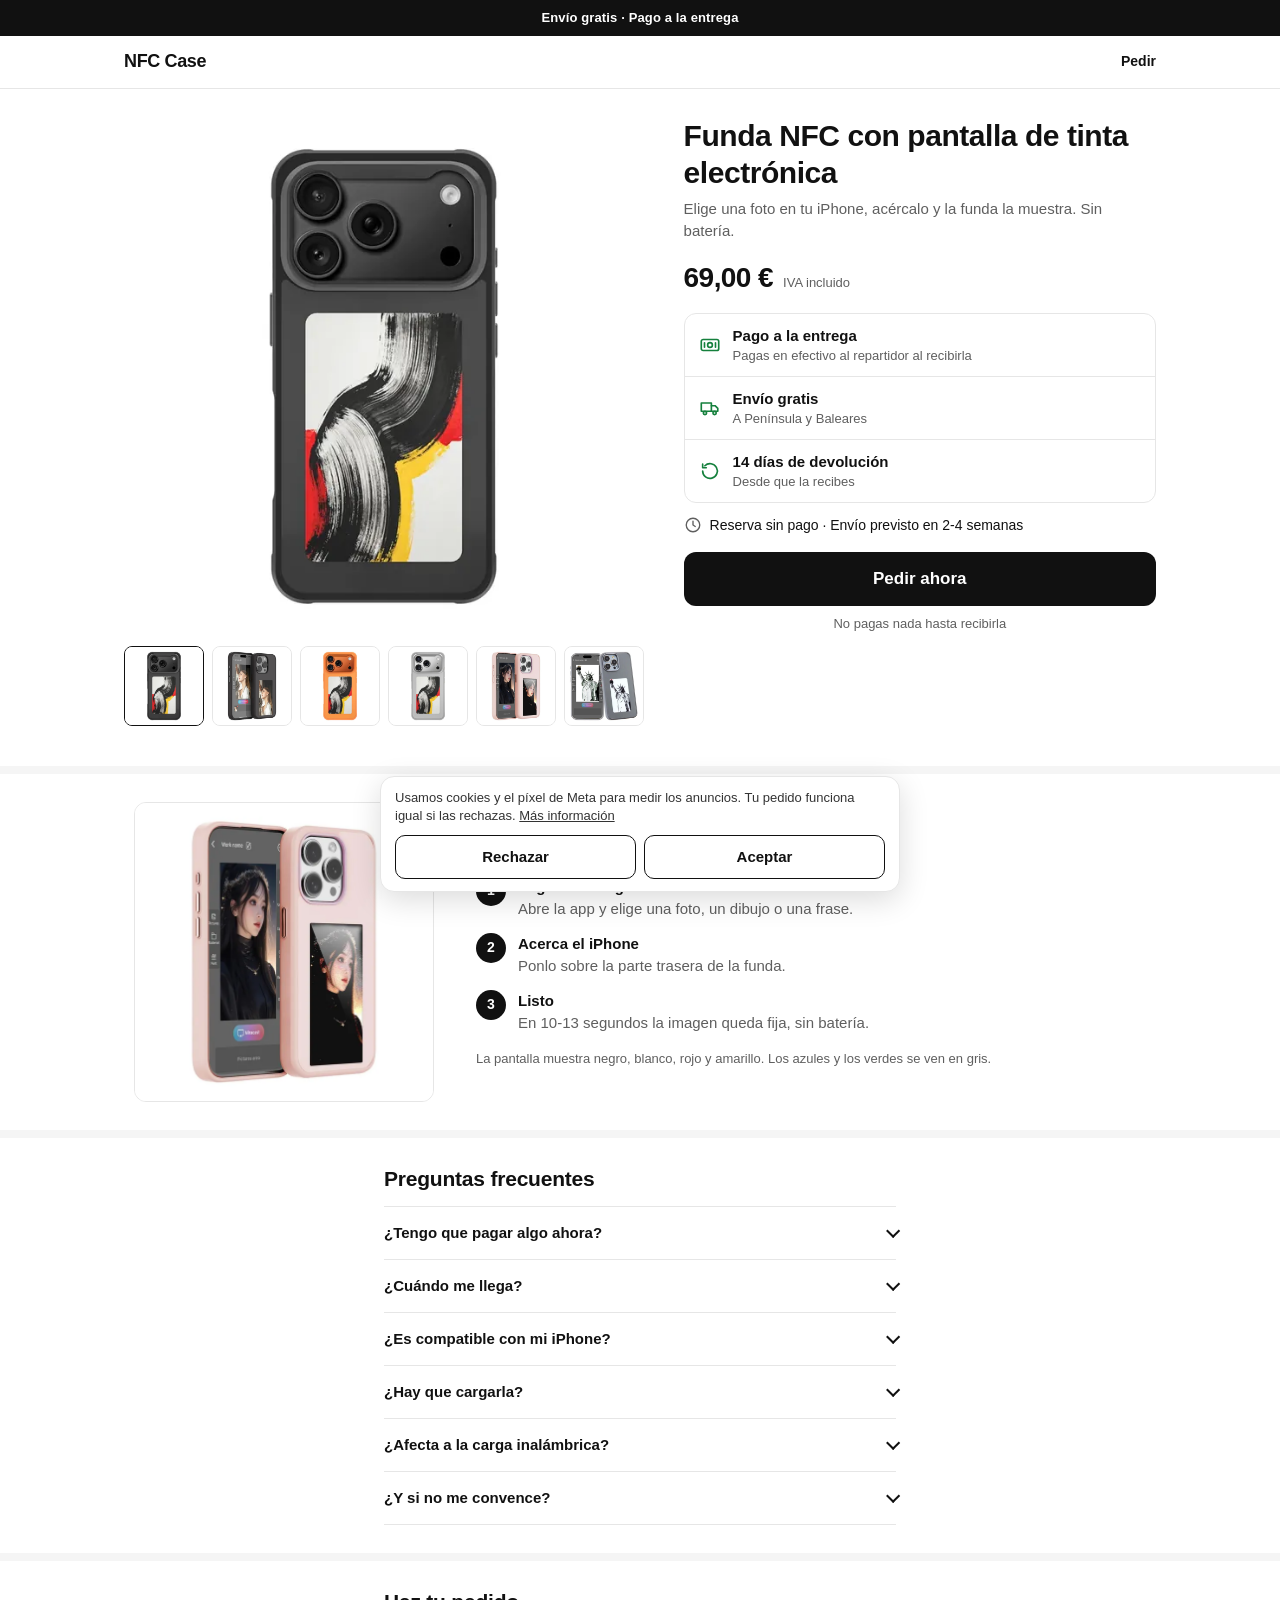
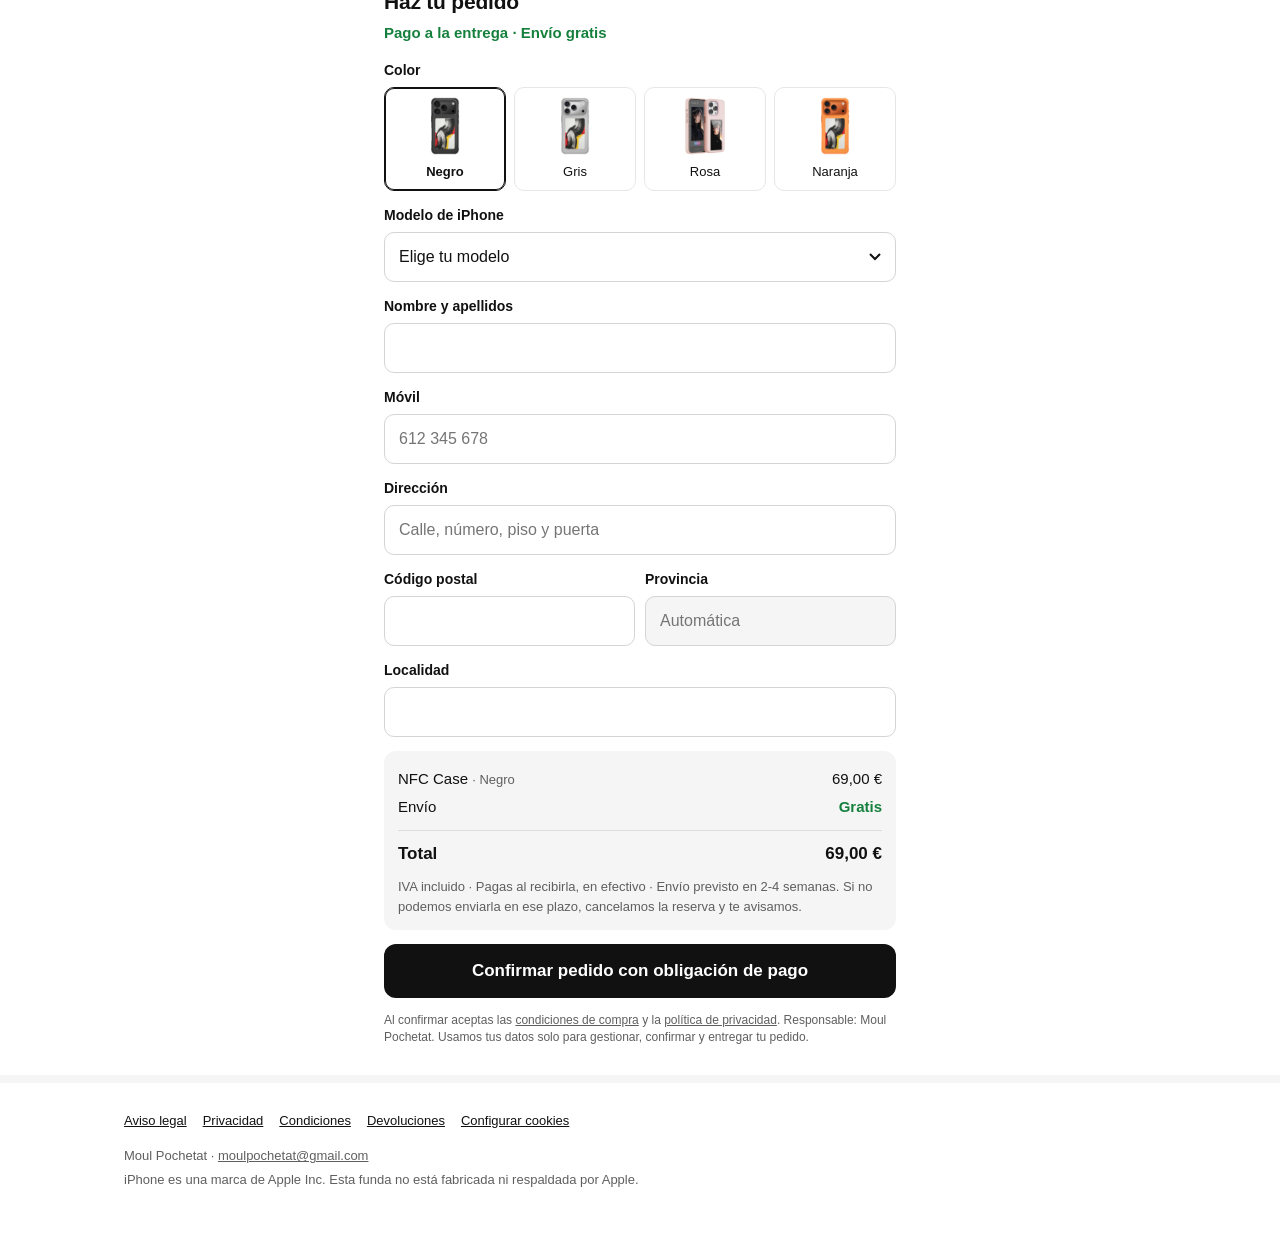
==== commit 46cee335: "deploy 2026-09-17T01:22Z from nfc-es@9178d07" ====
--- a/index.html
+++ b/index.html
@@ -48,16 +48,16 @@
 header.top{border-bottom:1px solid var(--line)}
 header.top .wrap{display:flex;align-items:center;justify-content:space-between;height:52px}
 .logo{font-weight:800;font-size:18px;letter-spacing:-.02em;text-decoration:none}
-.top a.go{font-size:14px;font-weight:600;text-decoration:none;padding:8px 0}
+.top a.go{font-size:14px;font-weight:600;text-decoration:none;display:inline-flex;align-items:center;justify-content:center;min-height:44px;min-width:44px;padding:0 8px;margin-right:-8px}
 
 /* Produit */
-.product{display:grid;gap:18px;padding-top:12px;padding-bottom:28px}
+.product{display:grid;gap:14px;padding-top:4px;padding-bottom:28px}
 .gal{position:relative;margin:0 -16px}
 .slides{display:flex;overflow-x:auto;scroll-snap-type:x mandatory;scrollbar-width:none;-webkit-overflow-scrolling:touch}
 .slides::-webkit-scrollbar{display:none}
 .slides figure{flex:0 0 100%;margin:0;scroll-snap-align:center;aspect-ratio:1/1;background:#fff}
 .slides img{width:100%;height:100%;object-fit:contain}
-.dots{display:flex;justify-content:center;gap:6px;margin-top:8px}
+.dots{display:flex;justify-content:center;gap:6px;margin-top:4px}
 .dots i{width:6px;height:6px;border-radius:50%;background:#cfcfcf;transition:background .2s}
 .dots i.on{background:var(--ink)}
 .thumbs{display:none}
@@ -241,7 +241,7 @@
 <section class="sec" data-sec="faq" aria-labelledby="t-faq">
   <div class="wrap narrow">
     <h2 id="t-faq">Preguntas frecuentes</h2>
-    <details><summary>¿Tengo que pagar algo ahora?</summary><p>No. Pagas 69 € en efectivo al repartidor cuando recibes la funda. Sin recargo por pago a la entrega.</p></details>
+    <details><summary>¿Tengo que pagar algo ahora?</summary><p>No. Pagas <span data-price>69,00 €</span> en efectivo al repartidor cuando recibes la funda. Sin recargo por pago a la entrega.</p></details>
     <details><summary>¿Cuándo me llega?</summary><p>El envío está previsto en 2-4 semanas y te llamamos antes de enviarla. Si no podemos enviarla en ese plazo, cancelamos la reserva y te avisamos. Por ahora no enviamos a Canarias, Ceuta ni Melilla.</p></details>
     <details><summary>¿Es compatible con mi iPhone?</summary><p>Hay versión para iPhone 13/14, 14 Pro, 14 Pro Max, 15, 15 Pro, 16, 16 Plus, 16 Pro, 16 Pro Max, 17, 17 Pro y 17 Pro Max.</p></details>
     <details><summary>¿Hay que cargarla?</summary><p>No. La energía para cambiar la imagen la da tu iPhone al acercarlo, y la imagen se queda aunque el móvil esté apagado.</p></details>
@@ -318,7 +318,7 @@
       <div class="hp" aria-hidden="true"><label for="esHp">No rellenar</label><input id="esHp" name="es_ref_9c41" type="text" tabindex="-1" autocomplete="off"></div>
 
       <button class="btn" id="esSubmit" type="submit">Confirmar pedido con obligación de pago</button>
-      <p class="legal-note">Al confirmar aceptas las <a href="legal/condiciones.html" target="_blank" rel="noopener">condiciones de compra</a> y la <a href="legal/privacidad.html" target="_blank" rel="noopener">política de privacidad</a>. Responsable: Matrix Tower LLC (Moul Pochetat). Usamos tus datos solo para gestionar, confirmar y entregar tu pedido.</p>
+      <p class="legal-note">Al confirmar aceptas las <a href="legal/condiciones.html" target="_blank" rel="noopener">condiciones de compra</a> y la <a href="legal/privacidad.html" target="_blank" rel="noopener">política de privacidad</a>. Responsable: Moul Pochetat. Usamos tus datos solo para gestionar, confirmar y entregar tu pedido.</p>
     </form>
   </div>
 </section>
@@ -333,7 +333,7 @@
       <a href="legal/devoluciones.html">Devoluciones</a>
       <button type="button" id="esCookieSettings">Configurar cookies</button>
     </nav>
-    <p>Moul Pochetat · Matrix Tower LLC (Wyoming, EE. UU.) · <a href="mailto:moulpochetat@gmail.com">moulpochetat@gmail.com</a></p>
+    <p>Moul Pochetat · <a href="mailto:moulpochetat@gmail.com">moulpochetat@gmail.com</a></p>
     <p>iPhone es una marca de Apple Inc. Esta funda no está fabricada ni respaldada por Apple.</p>
   </div>
 </footer>
@@ -354,12 +354,12 @@
   <div class="in-m">
     <div class="chk"><svg width="26" height="26" viewBox="0 0 24 24" fill="none" stroke="currentColor" stroke-width="2.6" stroke-linecap="round" stroke-linejoin="round" aria-hidden="true"><path d="M5 12.5l4.5 4.5L19 7.5"/></svg></div>
     <h3 id="esModalT">Pedido recibido</h3>
-    <p id="esModalSub" style="margin:0;color:#555">No pagas nada ahora.</p>
+    <p id="esModalSub" style="margin:6px 0 0;color:#111;font-size:16px;font-weight:600">Nuestro equipo te contactará para confirmar tu pedido.</p>
     <div class="ref">Nº de pedido <span id="esModalRef"></span></div>
     <ul>
-      <li>Te llamaremos para confirmarlo antes de enviarlo.</li>
+      <li>No pagas nada ahora.</li>
       <li>Envío previsto en 2-4 semanas, gratis.</li>
-      <li>Pagas <span id="esModalTot">69 €</span> al repartidor al recibirla.</li>
+      <li>Pagas <span id="esModalTot">69,00 €</span> al repartidor al recibirla.</li>
       <li>Si no podemos enviarla en ese plazo, cancelamos la reserva y te avisamos.</li>
     </ul>
     <button type="button" class="btn" id="esModalClose">Entendido</button>
@@ -371,7 +371,6 @@
   'use strict';
   var CFG = window.ES_CFG, $ = function (s, r) { return (r || document).querySelector(s); }, $$ = function (s, r) { return Array.prototype.slice.call((r || document).querySelectorAll(s)); };
   var eur = function (n) { return (Math.round(n * 100) / 100).toFixed(2).replace('.', ',') + ' €'; };
-  var eurShort = function (n) { return (n % 1 ? n.toFixed(2).replace('.', ',') : String(n)) + ' €'; };
   var testKey = window.__esTestKey || '';
   var sticky = $('#esSticky'), banner = $('#esConsent'), heroOut = false, formIn = false;
   function updateSticky() { if (sticky && banner) sticky.classList.toggle('on', heroOut && !formIn && !banner.classList.contains('on')); }
@@ -451,7 +450,7 @@
   function summary() {
     var m = F.model.value;
     $('#esSel').textContent = '· ' + (COLOR_LBL[color()] || '') + (m ? ' · iPhone ' + m : '');
-    $('#esTotal').textContent = eur(CFG.PRICE); $('#esLine').textContent = eur(CFG.PRICE); $('#esModalTot').textContent = eurShort(CFG.PRICE);
+    $('#esTotal').textContent = eur(CFG.PRICE); $('#esLine').textContent = eur(CFG.PRICE); $('#esModalTot').textContent = eur(CFG.PRICE);
     $$('.colors label').forEach(function (l) { l.classList.toggle('on', !!$('input', l).checked); });
   }
   function validate(all) {
@@ -477,7 +476,7 @@
   function openModal(ref, dup) {
     $('#esModalRef').textContent = ref || '';
     $('#esModalT').textContent = dup ? 'Ya tenemos tu pedido' : 'Pedido recibido';
-    $('#esModalSub').textContent = dup ? 'Ya registramos un pedido con este móvil hoy. No hace falta repetirlo.' : 'No pagas nada ahora.';
+    $('#esModalSub').textContent = dup ? 'Ya registramos un pedido con este móvil hoy. Nuestro equipo te contactará para confirmarlo.' : 'Nuestro equipo te contactará para confirmar tu pedido.';
     if (modal.showModal) { try { modal.showModal(); } catch (e) { modal.setAttribute('open', ''); } } else modal.setAttribute('open', '');
     modal.classList.add('is-open');
   }
@@ -513,6 +512,7 @@
       .then(function (res) {
         var s = res.s, j = res.j || {};
         if (s === 200 && j.success) {
+          if (typeof j.total_eur === 'number' || /^\d+(\.\d+)?$/.test(String(j.total_eur || ''))) $('#esModalTot').textContent = eur(Number(j.total_eur));   /* montant du serveur */
           openModal(j.order_ref, false);
           if (!done[j.lead_id]) { done[j.lead_id] = 1; track('Purchase', { value: Math.round(CFG.CAPI_VALUE * 100) / 100, currency: CFG.CURRENCY, content_type: 'product', content_name: 'nfc-case-es', num_items: 1 }, { eventID: 'es_' + j.lead_id }); }
         } else if (s === 409) {
